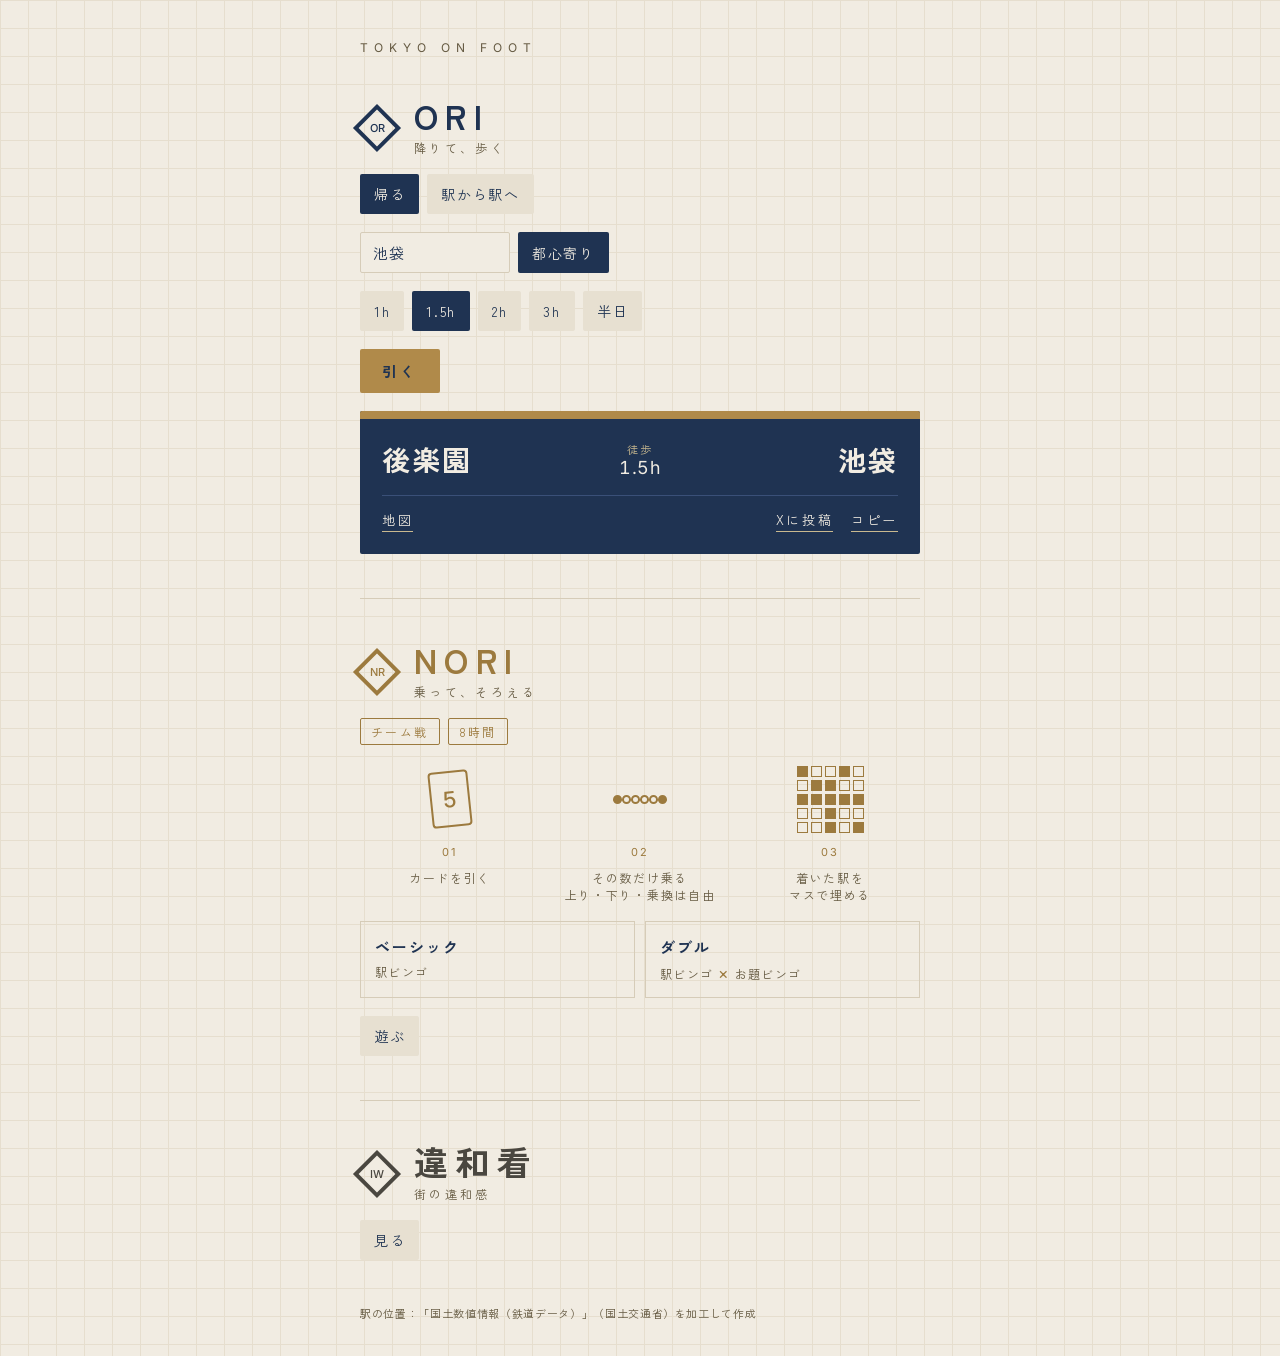
==== index.html @ 090a3746 "feat: Tokyo On Foot 入口ページ（ORI 抽選・NORI/違和看への入口） Co-Authored-By: Claude Fable 5.1 <noreply@anthropic.c" ====
<!doctype html>
<html lang="ja">
<head>
<meta charset="utf-8">
<meta name="viewport" content="width=device-width,initial-scale=1,viewport-fit=cover">
<meta name="description" content="東京を歩いて遊ぶ個人プロジェクト。ORI の駅抽選と、NORI・違和看への入口。">
<meta name="theme-color" content="#1F3352">
<style>:root{padding-top:env(safe-area-inset-top,0px);padding-bottom:env(safe-area-inset-bottom,0px)}body{margin:0}img{max-width:100%}[hidden]{display:none!important}</style>
<title>Tokyo On Foot</title>
<link rel="preconnect" href="https://fonts.googleapis.com">
<link rel="stylesheet" href="https://fonts.googleapis.com/css2?family=Zen+Kaku+Gothic+New:wght@400;500;700&family=Inter:wght@400;500&display=swap">
<style>
/* Layout: one narrow column read like a station line index; ORI's drawn station appears as an indigo station plate */
:root{
  --bg:#F1ECE2;--grid:#E6DECE;--fg:#1F3352;--sub:#665B43;--rule:#D6CCB8;
  --plate:#1F3352;--plate-fg:#F1ECE2;--plate-sub:#C9B98F;--plate-rule:#3A5078;
  --ori:#1F3352;--nori:#9C7A3E;--iw:#4A4740;--gold:#B08A4A;
  --chip:#E7E0D1;--chip-on:#1F3352;--chip-on-fg:#F1ECE2;
  --jp:"Zen Kaku Gothic New","Hiragino Sans","Yu Gothic",system-ui,sans-serif;
  --en:"Inter","Helvetica Neue",Arial,sans-serif;
}
@media (prefers-color-scheme:dark){:root:not([data-theme="light"]){
  --bg:#111A2A;--grid:#17223A;--fg:#E9E3D6;--sub:#A99C7E;--rule:#2A3858;
  --plate:#1F3352;--plate-fg:#F1ECE2;--plate-sub:#C9B98F;--plate-rule:#3A5078;
  --ori:#9DB3D6;--nori:#D0AE6E;--iw:#BDB7AA;--gold:#C9A866;
  --chip:#1B2740;--chip-on:#E9E3D6;--chip-on-fg:#111A2A;color-scheme:dark}}
:root[data-theme="dark"]{
  --bg:#111A2A;--grid:#17223A;--fg:#E9E3D6;--sub:#A99C7E;--rule:#2A3858;
  --plate:#1F3352;--plate-fg:#F1ECE2;--plate-sub:#C9B98F;--plate-rule:#3A5078;
  --ori:#9DB3D6;--nori:#D0AE6E;--iw:#BDB7AA;--gold:#C9A866;
  --chip:#1B2740;--chip-on:#E9E3D6;--chip-on-fg:#111A2A;color-scheme:dark}
*{box-sizing:border-box}
body{background:var(--bg);color:var(--fg);font-family:var(--jp);
  background-image:linear-gradient(var(--grid) 1px,transparent 1px),linear-gradient(90deg,var(--grid) 1px,transparent 1px);
  background-size:28px 28px;padding-inline:20px;padding-block:40px 32px}
.wrap{max-width:560px;margin:0 auto;display:flex;flex-direction:column;gap:44px}
.mark{font-family:var(--en);font-size:12px;letter-spacing:.5em;color:var(--sub)}
.dia{width:34px;height:34px;transform:rotate(45deg);border:4px solid currentColor;display:flex;align-items:center;justify-content:center;flex:none}
.dia b{transform:rotate(-45deg);font-family:var(--en);font-weight:500;font-size:11px}
.line{display:flex;align-items:center;gap:20px}
.line h2{margin:0;font-size:34px;font-weight:700;letter-spacing:.22em;line-height:1}
.line p{margin:6px 0 0;font-size:12px;letter-spacing:.28em;color:var(--sub)}
section{display:flex;flex-direction:column;gap:18px}
.row{display:flex;flex-wrap:wrap;gap:8px}
button,a.btn{font-family:var(--jp);font-size:14px;letter-spacing:.12em;border:0;cursor:pointer;
  border-radius:2px;padding:10px 14px;background:var(--chip);color:var(--fg);text-decoration:none;display:inline-flex;align-items:center;gap:8px}
button[aria-pressed="true"]{background:var(--chip-on);color:var(--chip-on-fg)}
button:focus-visible,a.btn:focus-visible{outline:2px solid var(--gold);outline-offset:2px}
#home{font-family:var(--jp);font-size:15px;letter-spacing:.08em;padding:9px 12px;border:1px solid var(--rule);border-radius:2px;background:var(--bg);color:var(--fg);min-width:0;width:150px}
#home:focus-visible{outline:2px solid var(--gold);outline-offset:2px}
#home[aria-invalid="true"]{border-color:#A3362B}
#homerow[hidden]{display:none}
.go{background:var(--gold);color:#1F3352;font-weight:700;padding:12px 22px;letter-spacing:.3em}
.plate{background:var(--plate);color:var(--plate-fg);border-radius:2px;overflow:hidden}
.plate .bar{height:8px;background:var(--gold)}
.plate .in{padding:20px 22px 22px;display:flex;flex-direction:column;gap:16px}
.st{display:grid;grid-template-columns:minmax(0,1fr) auto minmax(0,1fr);align-items:center;gap:12px}
.st .nm{font-size:clamp(18px,5.6vw,28px);font-weight:700;letter-spacing:.08em;overflow-wrap:anywhere}
.st .r{text-align:right}
.mid{text-align:center;font-size:11px;letter-spacing:.2em;color:var(--plate-sub)}
.mid span{display:block;font-family:var(--en);font-size:18px;letter-spacing:.04em;color:var(--plate-fg);font-variant-numeric:tabular-nums}
.pf{display:flex;justify-content:space-between;align-items:center;gap:10px;border-top:1px solid var(--plate-rule);padding-top:14px;flex-wrap:wrap}
.pf .km{font-family:var(--en);font-size:12px;letter-spacing:.2em;color:var(--plate-sub);font-variant-numeric:tabular-nums}
.pf a{color:var(--plate-fg);font-size:13px;letter-spacing:.2em;text-decoration:none;border-bottom:1px solid var(--plate-sub);padding-bottom:2px}
.steps{display:flex;align-items:center;gap:10px;flex-wrap:wrap;font-size:13px;letter-spacing:.2em}
.steps i{font-style:normal;color:var(--sub)}
.bingo{display:grid;grid-template-columns:repeat(5,11px);gap:3px}
.bingo span{width:11px;height:11px;border:1px solid var(--nori)}
.bingo span.on{background:var(--nori)}
.pf .acts{display:flex;gap:18px}
.pf button.lk{background:none;padding:0 0 2px;border-radius:0;color:var(--plate-fg);font-size:13px;letter-spacing:.2em;border-bottom:1px solid var(--plate-sub)}
.chips{display:flex;gap:8px;flex-wrap:wrap}
.chips span{font-size:12px;letter-spacing:.2em;border:1px solid var(--nori);color:var(--nori);padding:4px 10px;border-radius:2px}
.flow{display:grid;grid-template-columns:repeat(3,minmax(0,1fr));gap:10px}
.fs{display:flex;flex-direction:column;align-items:center;gap:10px;text-align:center;font-size:12px;letter-spacing:.14em;color:var(--sub)}
.fs .fig{height:72px;display:flex;align-items:center;justify-content:center}
.fs .n{font-family:var(--en);font-size:11px;color:var(--nori);letter-spacing:.2em}
.card{width:40px;height:56px;border:2px solid var(--nori);border-radius:4px;display:flex;align-items:center;justify-content:center;font-family:var(--en);font-weight:500;font-size:22px;color:var(--nori);transform:rotate(-6deg)}
.track{display:flex;align-items:center;position:relative;width:100%;max-width:120px;justify-content:space-between}
.track::before{content:"";position:absolute;left:0;right:0;top:50%;height:2px;background:var(--nori);opacity:.5}
.track span{width:9px;height:9px;border-radius:50%;background:var(--bg);border:2px solid var(--nori);position:relative}
.track span.on{background:var(--nori)}
.modes{display:grid;grid-template-columns:repeat(2,minmax(0,1fr));gap:10px}
.md{border:1px solid var(--rule);padding:14px;display:flex;flex-direction:column;gap:6px;min-width:0}
.md b{font-size:15px;letter-spacing:.14em}
.md span{font-size:12px;letter-spacing:.12em;color:var(--sub)}
.md .x{font-family:var(--en);color:var(--nori);font-size:16px;letter-spacing:.06em}
hr{border:0;border-top:1px solid var(--rule);margin:0}
footer{font-size:11px;color:var(--sub);letter-spacing:.06em;line-height:1.8}
@media (prefers-reduced-motion:no-preference){.plate.new{animation:in .35s ease-out}@keyframes in{from{transform:translateY(6px)}to{transform:none}}}
</style>
</head>
<body>
<div class="wrap">
  <h1 class="mark" style="margin:0;font-weight:400">TOKYO ON FOOT</h1>

  <section id="ori" aria-labelledby="ori-h">
    <div class="line" style="color:var(--ori)"><div class="dia"><b>OR</b></div>
      <div><h2 id="ori-h">ORI</h2><p>降りて、歩く</p></div></div>
    <div class="row" role="group" aria-label="モード">
      <button id="m-home" aria-pressed="true">帰る</button>
      <button id="m-ab" aria-pressed="false">駅から駅へ</button>
    </div>
    <div class="row" id="homerow">
      <input id="home" list="stlist" placeholder="帰る駅" autocomplete="off" enterkeyhint="done">
      <datalist id="stlist"></datalist>
      <button id="f-center" aria-pressed="true">都心寄り</button>
    </div>
    <div class="row" role="group" aria-label="歩く時間" id="times"></div>
    <div><button class="go" id="draw">引く</button></div>
    <div class="plate" id="plate">
      <div class="bar"></div>
      <div class="in">
        <div class="st">
          <div><div class="nm" id="from">後楽園</div></div>
          <div class="mid">徒歩<span id="hrs">1.5h</span></div>
          <div class="r"><div class="nm" id="to">池袋</div></div>
        </div>
        <div class="pf"><a id="map" href="#" target="_blank" rel="noopener">地図</a><div class="acts"><a id="post" href="#" target="_blank" rel="noopener">Xに投稿</a><button class="lk" id="copy" type="button">コピー</button></div></div>
      </div>
    </div>
  </section>

  <hr>

  <section aria-labelledby="nori-h">
    <div class="line" style="color:var(--nori)"><div class="dia"><b>NR</b></div>
      <div><h2 id="nori-h">NORI</h2><p>乗って、そろえる</p></div></div>
    <div class="chips"><span>チーム戦</span><span>8時間</span></div>
    <div class="flow">
      <div class="fs"><div class="fig"><div class="card" aria-hidden="true">5</div></div><span class="n">01</span>カードを引く</div>
      <div class="fs"><div class="fig"><div class="track" aria-hidden="true"><span class="on"></span><span></span><span></span><span></span><span></span><span class="on"></span></div></div><span class="n">02</span>その数だけ乗る<br>上り・下り・乗換は自由</div>
      <div class="fs"><div class="fig"><div class="bingo" aria-hidden="true"></div></div><span class="n">03</span>着いた駅を<br>マスで埋める</div>
    </div>
    <div class="modes">
      <div class="md"><b>ベーシック</b><span>駅ビンゴ</span></div>
      <div class="md"><b>ダブル</b><span>駅ビンゴ <span class="x">×</span> お題ビンゴ</span></div>
    </div>
    <div><a class="btn" href="https://tokyo-metro-run.web.app/" target="_blank" rel="noopener">遊ぶ</a></div>
  </section>

  <hr>

  <section aria-labelledby="iw-h">
    <div class="line" style="color:var(--iw)"><div class="dia"><b>IW</b></div>
      <div><h2 id="iw-h">違和看</h2><p>街の違和感</p></div></div>
    <div><a class="btn" href="https://iwakan-drab.vercel.app" target="_blank" rel="noopener">見る</a></div>
  </section>

  <footer>駅の位置：「国土数値情報（鉄道データ）」（国土交通省）を加工して作成</footer>
</div>
<script>
const S=[["お台場海浜公園",35.62981,139.77853],["お花茶屋",35.74761,139.83988],["すずかけ台",35.5171,139.48175],["つくし野",35.52707,139.48494],["つつじヶ丘",35.658,139.57519],["とうきょうスカイツリー",35.71046,139.80939],["ときわ台",35.7589,139.68876],["ひばりヶ丘",35.75144,139.54577],["めじろ台",35.64364,139.30851],["テレコムセンター",35.61773,139.77967],["モノレール浜松町",35.65575,139.75667],["一之江",35.68594,139.88289],["一橋学園",35.7221,139.48006],["万願寺",35.67131,139.41986],["三ノ輪",35.72929,139.79117],["三ノ輪橋",35.73222,139.79151],["三河島",35.73335,139.77729],["三田",35.64803,139.74912],["三越前",35.68601,139.77352],["三軒茶屋",35.64372,139.67017],["三鷹",35.70269,139.56071],["三鷹台",35.69205,139.58929],["上中里",35.74689,139.74629],["上井草",35.72525,139.60296],["上北台",35.74576,139.41586],["上北沢",35.66885,139.62341],["上板橋",35.76362,139.6762],["上町",35.6436,139.64638],["上石神井",35.7262,139.59229],["上野",35.713,139.77653],["上野広小路",35.7076,139.77297],["上野御徒町",35.70797,139.77291],["上野毛",35.61199,139.63891],["下丸子",35.57133,139.68549],["下井草",35.72387,139.62473],["下北沢",35.66152,139.66696],["下板橋",35.74507,139.71562],["下神明",35.60871,139.72631],["下落合",35.7157,139.69529],["下赤塚",35.77049,139.64485],["下高井戸",35.66599,139.64179],["不動前",35.62542,139.71315],["世田谷",35.6435,139.65084],["世田谷代田",35.65836,139.6616],["両国",35.69629,139.79539],["中井",35.71447,139.68648],["中央大学・明星大学",35.64189,139.40873],["中延",35.60545,139.71307],["中村橋",35.73667,139.63717],["中板橋",35.75628,139.69439],["中河原",35.6595,139.4575],["中目黒",35.64419,139.69893],["中神",35.709,139.37571],["中野",35.70575,139.66572],["中野坂上",35.69735,139.68246],["中野富士見町",35.69082,139.66816],["中野新橋",35.6917,139.674],["乃木坂",35.66659,139.72622],["久が原",35.57945,139.68567],["久我山",35.68814,139.59933],["久米川",35.74953,139.47269],["九品仏",35.60538,139.66101],["九段下",35.69571,139.75123],["亀戸",35.69753,139.82677],["亀戸水神",35.69994,139.83339],["亀有",35.76654,139.84756],["二俣尾",35.80394,139.21614],["二子玉川",35.61151,139.62649],["二重橋前",35.6805,139.76178],["五反田",35.62608,139.72398],["五反野",35.76591,139.80963],["井の頭公園",35.69729,139.58312],["井荻",35.72466,139.61555],["京急蒲田",35.5617,139.72433],["京成上野",35.71131,139.77351],["京成小岩",35.74222,139.88361],["京成曳舟",35.71864,139.82028],["京成立石",35.73819,139.84816],["京成金町",35.76845,139.87035],["京成関屋",35.74397,139.81185],["京成高砂",35.75087,139.86659],["京橋",35.6768,139.77017],["京王よみうりランド",35.63296,139.5172],["京王八王子",35.65805,139.34298],["京王堀之内",35.62448,139.40033],["京王多摩センター",35.62523,139.42417],["京王多摩川",35.64394,139.53616],["京王永山",35.63025,139.44817],["京王片倉",35.64436,139.33696],["人形町",35.68617,139.78227],["仙川",35.66237,139.58522],["代々木",35.68379,139.70198],["代々木上原",35.6689,139.67963],["代々木八幡",35.66972,139.68904],["代々木公園",35.66912,139.68965],["代官山",35.64825,139.70349],["代田橋",35.67108,139.6594],["仲御徒町",35.70665,139.77619],["住吉",35.68878,139.81578],["保谷",35.74826,139.56824],["信濃町",35.67994,139.72129],["光が丘",35.75847,139.62924],["入谷",35.72067,139.78455],["八丁堀",35.67506,139.77781],["八坂",35.74489,139.46775],["八幡山",35.67007,139.61448],["八広",35.7272,139.82832],["八王子",35.65534,139.33934],["八王子みなみ野",35.63126,139.33096],["六本木",35.66343,139.73121],["六本木一丁目",35.66508,139.7389],["六町",35.78478,139.8218],["六郷土手",35.54053,139.70756],["内幸町",35.66932,139.75541],["分倍河原",35.66824,139.46864],["初台",35.68142,139.68827],["勝どき",35.65893,139.77713],["北八王子",35.66927,139.3634],["北千住",35.74949,139.80507],["北千束",35.60628,139.69327],["北参道",35.67824,139.70564],["北品川",35.62243,139.73931],["北府中",35.68086,139.47179],["北池袋",35.74034,139.71639],["北綾瀬",35.77689,139.83209],["北赤羽",35.78697,139.70583],["北野",35.6445,139.35415],["十条",35.76039,139.72225],["千住大橋",35.74241,139.79705],["千川",35.73817,139.6894],["千歳烏山",35.66783,139.60037],["千歳船橋",35.64768,139.62453],["千石",35.72796,139.74474],["千駄ヶ谷",35.68121,139.71145],["千駄木",35.72599,139.76338],["千鳥町",35.573,139.69142],["半蔵門",35.68538,139.74169],["南千住",35.73331,139.79918],["南多摩",35.64921,139.48955],["南大沢",35.61407,139.3798],["南平",35.65514,139.39258],["南新宿",35.68361,139.69872],["南町田グランベリーパーク",35.51152,139.47044],["南砂町",35.66841,139.83169],["南阿佐ヶ谷",35.69946,139.63557],["原宿",35.67132,139.70271],["参宮橋",35.67861,139.69358],["古里",35.81632,139.15114],["台場",35.62587,139.77137],["吉祥寺",35.70272,139.58015],["向原",35.72876,139.72481],["和泉多摩川",35.62741,139.57372],["品川",35.6283,139.73874],["品川シーサイド",35.60979,139.7498],["唐木田",35.61657,139.41168],["喜多見",35.63649,139.58674],["四ツ木",35.73172,139.83465],["四ツ谷",35.68532,139.73009],["四谷三丁目",35.68783,139.71932],["国会議事堂前",35.67419,139.7442],["国分寺",35.70045,139.48013],["国立",35.6992,139.44642],["国立競技場",35.67989,139.71472],["国際展示場",35.63441,139.7917],["国領",35.65019,139.55843],["地下鉄成増",35.77674,139.63117],["地下鉄赤塚",35.77022,139.6436],["堀切",35.74334,139.81738],["堀切菖蒲園",35.74765,139.82754],["外苑前",35.67037,139.71783],["多摩センター",35.62385,139.42279],["多摩動物公園",35.64909,139.40476],["多摩境",35.6018,139.36697],["多摩川",35.58949,139.66873],["多摩湖",35.76579,139.44272],["多磨",35.67683,139.51715],["多磨霊園",35.66636,139.50212],["大久保",35.70063,139.69745],["大井町",35.60739,139.73446],["大塚",35.73179,139.72794],["大塚・帝京大学",35.63686,139.41645],["大塚駅前",35.73162,139.72946],["大山",35.74841,139.70262],["大岡山",35.60713,139.68484],["大島",35.68977,139.83438],["大崎",35.61985,139.72807],["大崎広小路",35.6223,139.72235],["大師前",35.77895,139.78166],["大手町",35.68551,139.76458],["大森",35.58885,139.72811],["大森海岸",35.58741,139.73531],["大森町",35.5725,139.73201],["大泉学園",35.74941,139.58665],["大門",35.6567,139.7552],["大鳥居",35.55232,139.74023],["天王洲アイル",35.62179,139.75089],["天空橋",35.54825,139.75461],["奥多摩",35.80939,139.09694],["奥沢",35.60394,139.67241],["学習院下",35.71575,139.71231],["学芸大学",35.62877,139.68524],["宝町",35.67567,139.77209],["宮の坂",35.64755,139.64492],["宮ノ前",35.74988,139.76576],["宮ノ平",35.78759,139.23732],["富士見ヶ丘",35.6848,139.60723],["富士見台",35.73585,139.62982],["小伝馬町",35.69036,139.77881],["小作",35.77605,139.30228],["小台",35.75049,139.76173],["小宮",35.68586,139.36848],["小岩",35.73333,139.88185],["小川",35.73757,139.4635],["小川町",35.69517,139.76674],["小平",35.73691,139.48845],["小村井",35.71032,139.82761],["小田急多摩センター",35.62493,139.42437],["小田急永山",35.6299,139.44813],["小竹向原",35.74339,139.67952],["小菅",35.75868,139.81265],["尾久",35.74687,139.75373],["尾山台",35.60694,139.65412],["山下",35.65425,139.64644],["山田",35.64435,139.32075],["岩本町",35.69557,139.77529],["川井",35.81377,139.16431],["巣鴨",35.73375,139.73919],["巣鴨新田",35.73516,139.72791],["市ヶ谷",35.6921,139.73654],["市場前",35.64569,139.78565],["布田",35.64986,139.55172],["幡ヶ谷",35.67676,139.67772],["平井",35.70657,139.84258],["平和台",35.75755,139.6543],["平和島",35.57865,139.73493],["平山城址公園",35.64731,139.3799],["広尾",35.65178,139.72219],["庚申塚",35.73913,139.72956],["府中",35.67219,139.4801],["府中本町",35.66583,139.47718],["府中競馬正門前",35.66835,139.48516],["後楽園",35.70787,139.75142],["御嶽",35.80142,139.18275],["御嶽山",35.58515,139.68242],["御徒町",35.70719,139.77472],["御成門",35.66098,139.75149],["御茶ノ水",35.69988,139.76482],["志村三丁目",35.77746,139.68586],["志村坂上",35.77634,139.69473],["志茂",35.77802,139.7325],["恋ヶ窪",35.71135,139.46389],["恵比寿",35.6468,139.70934],["成城学園前",35.64014,139.59908],["成増",35.77759,139.6329],["成瀬",35.53538,139.47297],["戸越",35.61442,139.71637],["戸越公園",35.60893,139.71839],["戸越銀座",35.61601,139.715],["扇大橋",35.76413,139.77085],["押上",35.70945,139.81305],["拝島",35.72125,139.34368],["整備場",35.5551,139.75336],["新三河島",35.73734,139.77417],["新中野",35.69747,139.66951],["新井薬師前",35.7158,139.6725],["新代田",35.66249,139.66139],["新大久保",35.70093,139.70025],["新大塚",35.72609,139.72941],["新宿",35.6898,139.69993],["新宿三丁目",35.69077,139.70511],["新宿御苑前",35.68852,139.71091],["新宿西口",35.69316,139.69916],["新富町",35.67046,139.77377],["新小岩",35.71684,139.85773],["新小平",35.73094,139.47051],["新小金井",35.69592,139.52675],["新庚申塚",35.74111,139.73035],["新御徒町",35.70694,139.78211],["新御茶ノ水",35.69693,139.76545],["新整備場",35.54279,139.7868],["新日本橋",35.68899,139.77416],["新木場",35.64587,139.82668],["新板橋",35.74884,139.71936],["新柴又",35.75135,139.87982],["新桜台",35.74098,139.66857],["新橋",35.66612,139.75875],["新江古田",35.73249,139.67057],["新秋津",35.77831,139.49376],["新豊洲",35.64871,139.79012],["新馬場",35.61666,139.7415],["新高円寺",35.69786,139.64851],["新高島平",35.79022,139.65433],["方南町",35.68351,139.65794],["旗の台",35.60503,139.70276],["日の出",35.64926,139.75916],["日向和田",35.78865,139.22953],["日暮里",35.72806,139.77116],["日本橋",35.68198,139.77437],["日比谷",35.67493,139.75987],["日野",35.67867,139.3935],["早稲田",35.70878,139.72062],["明大前",35.66872,139.65046],["明治神宮前",35.6687,139.70452],["春日",35.70925,139.75264],["昭和島",35.57067,139.74993],["昭島",35.71322,139.36164],["是政",35.65619,139.48864],["曙橋",35.69233,139.72258],["曳舟",35.71851,139.81667],["月島",35.66422,139.78427],["有明",35.63455,139.79334],["有明テニスの森",35.63998,139.78889],["有楽町",35.6755,139.7628],["木場",35.66935,139.80712],["末広町",35.70284,139.77177],["本所吾妻橋",35.70859,139.80447],["本蓮沼",35.76899,139.70211],["本郷三丁目",35.70716,139.76042],["本駒込",35.72441,139.7538],["東あずま",35.70737,139.83159],["東中神",35.70627,139.38459],["東中野",35.70681,139.68417],["東久留米",35.76045,139.53375],["東京",35.68096,139.76637],["東京テレポート",35.62709,139.77806],["東京ビッグサイト",35.63021,139.7913],["東京国際クルーズターミナル",35.62136,139.7731],["東伏見",35.72875,139.56358],["東北沢",35.66544,139.67304],["東十条",35.76383,139.72675],["東向島",35.72436,139.81934],["東大前",35.71811,139.75783],["東大和市",35.73291,139.43429],["東大島",35.68986,139.84728],["東小金井",35.70156,139.52376],["東尾久三丁目",35.74565,139.77382],["東府中",35.66877,139.4954],["東新宿",35.699,139.70779],["東日本橋",35.69171,139.78478],["東村山",35.75997,139.46586],["東松原",35.66264,139.65576],["東武練馬",35.76865,139.66254],["東池袋",35.72595,139.71886],["東池袋四丁目",35.7255,139.72073],["東福生",35.74575,139.33589],["東秋留",35.72593,139.31167],["東銀座",35.66949,139.76728],["東長崎",35.72997,139.68318],["東陽町",35.66959,139.81768],["東雲",35.64082,139.80416],["東青梅",35.78982,139.27281],["東高円寺",35.69796,139.6583],["松が谷",35.63179,139.42203],["松原",35.6602,139.64189],["松陰神社前",35.64388,139.65499],["板橋",35.74503,139.7192],["板橋区役所前",35.75131,139.71006],["板橋本町",35.7611,139.7056],["柴又",35.75643,139.87528],["柴崎",35.65399,139.56662],["柴崎体育館",35.6898,139.40928],["栄町",35.75084,139.74222],["根津",35.71733,139.76575],["桜上水",35.66764,139.63146],["桜台",35.73875,139.6624],["桜新町",35.6317,139.64537],["桜田門",35.67744,139.75181],["桜街道",35.73904,139.41656],["梅ヶ丘",35.65602,139.65355],["梅屋敷",35.56678,139.72817],["梅島",35.77235,139.79807],["梶原",35.75107,139.7473],["森下",35.68802,139.79809],["椎名町",35.72649,139.69432],["武蔵五日市",35.73215,139.22812],["武蔵境",35.702,139.54391],["武蔵増戸",35.73096,139.2563],["武蔵大和",35.75643,139.44404],["武蔵小山",35.62051,139.70447],["武蔵小金井",35.70103,139.50593],["武蔵引田",35.72969,139.27008],["武蔵新田",35.56776,139.69243],["武蔵砂川",35.72883,139.39234],["武蔵野台",35.66414,139.5113],["武蔵関",35.72762,139.57637],["水天宮前",35.68305,139.78513],["水道橋",35.70285,139.75442],["氷川台",35.74962,139.66547],["永田町",35.67821,139.74003],["永福町",35.67623,139.64267],["汐留",35.66399,139.7607],["江北",35.77379,139.77035],["江古田",35.73747,139.67279],["江戸川",35.73783,139.89587],["江戸川橋",35.70929,139.73413],["池ノ上",35.66037,139.67345],["池上",35.57194,139.70284],["池尻大橋",35.65071,139.68471],["池袋",35.73005,139.7106],["沢井",35.80595,139.1934],["河辺",35.78477,139.28406],["沼袋",35.71916,139.66484],["沼部",35.58249,139.67317],["泉体育館",35.71885,139.41957],["泉岳寺",35.63813,139.73973],["洗足",35.61009,139.6941],["洗足池",35.59968,139.69092],["流通センター",35.58145,139.74919],["浅草",35.71141,139.79628],["浅草橋",35.6975,139.78547],["浜松町",35.65541,139.75713],["浜田山",35.68158,139.62758],["浜町",35.68859,139.78813],["浮間舟渡",35.79126,139.69149],["淡路町",35.69487,139.76745],["清澄白河",35.68257,139.7992],["清瀬",35.77196,139.51992],["渋谷",35.65898,139.70165],["湯島",35.70679,139.76998],["溜池山王",35.67224,139.74159],["滝野川一丁目",35.7473,139.73541],["潮見",35.65887,139.81717],["熊川",35.72829,139.33573],["熊野前",35.74871,139.7696],["片倉",35.63967,139.34116],["牛浜",35.73434,139.33379],["牛田",35.74455,139.81177],["牛込柳町",35.69946,139.72519],["牛込神楽坂",35.70092,139.73604],["狛江",35.63225,139.57738],["狭間",35.64059,139.29364],["玉川上水",35.73191,139.41826],["玉川学園前",35.56351,139.46344],["王子",35.75336,139.73781],["王子神谷",35.76509,139.7357],["王子駅前",35.75273,139.73823],["瑞江",35.69339,139.89781],["用賀",35.62658,139.63425],["田原町",35.70991,139.79035],["田園調布",35.59729,139.66728],["田無",35.7272,139.53898],["田町",35.64574,139.74761],["田端",35.73748,139.76157],["甲州街道",35.67825,139.40915],["町屋",35.74225,139.78084],["町屋二丁目",35.74392,139.77642],["町屋駅前",35.74278,139.78078],["町田",35.5427,139.4458],["白丸",35.81172,139.11483],["白山",35.72155,139.7523],["白糸台",35.66631,139.50952],["白金台",35.63777,139.72586],["白金高輪",35.64315,139.73428],["百草園",35.65738,139.43138],["目白",35.72039,139.70628],["目黒",35.63272,139.71568],["相原",35.60693,139.33168],["矢口渡",35.56245,139.70034],["矢川",35.68507,139.43159],["矢野口",35.64173,139.52043],["石川台",35.59686,139.68509],["石神井公園",35.74364,139.60656],["石神前",35.79683,139.22513],["砂川七番",35.72339,139.41811],["祐天寺",35.63717,139.69075],["祖師ヶ谷大蔵",35.64326,139.60979],["神保町",35.69565,139.75804],["神楽坂",35.70387,139.73452],["神泉",35.65718,139.69325],["神田",35.69242,139.77088],["神谷町",35.66262,139.74473],["福生",35.74249,139.32774],["秋川",35.72805,139.28675],["秋津",35.77849,139.49684],["秋葉原",35.69844,139.77402],["程久保",35.65523,139.41075],["稲城",35.63614,139.50023],["稲城長沼",35.64428,139.50261],["稲荷町",35.7114,139.78212],["穴守稲荷",35.55033,139.74672],["立会川",35.59851,139.73895],["立川",35.69793,139.41396],["立川北",35.69953,139.41267],["立川南",35.69617,139.41258],["立飛",35.71427,139.41707],["競艇場前",35.65621,139.49966],["竹ノ塚",35.79437,139.79072],["竹橋",35.69044,139.75767],["竹芝",35.65407,139.76201],["笹塚",35.67366,139.66717],["等々力",35.60837,139.64796],["箱根ヶ崎",35.7717,139.34673],["築地",35.66798,139.77255],["築地市場",35.66496,139.76675],["篠崎",35.70612,139.90389],["糀谷",35.55445,139.72959],["経堂",35.65131,139.63708],["綾瀬",35.76223,139.82491],["緑が丘",35.60648,139.67915],["練馬",35.73778,139.65447],["練馬春日町",35.75136,139.64076],["練馬高野台",35.74062,139.61684],["羽村",35.75794,139.3163],["羽田空港第1ターミナル",35.54914,139.78461],["羽田空港第1・第2ターミナル",35.5498,139.78602],["羽田空港第2ターミナル",35.5508,139.7882],["羽田空港第3ターミナル",35.54445,139.76782],["聖蹟桜ヶ丘",35.65079,139.44687],["自由が丘",35.60735,139.66884],["舎人",35.80572,139.77013],["舎人公園",35.79667,139.77012],["船堀",35.68379,139.86386],["芝公園",35.65375,139.74976],["芝浦ふ頭",35.64222,139.75787],["芦花公園",35.67055,139.6084],["花小金井",35.72615,139.51332],["若松河田",35.69916,139.71819],["若林",35.64593,139.65991],["茅場町",35.67973,139.7795],["茗荷谷",35.7172,139.7369],["荏原中延",35.6099,139.71203],["荏原町",35.60381,139.70755],["荒川一中前",35.73369,139.7888],["荒川七丁目",35.742,139.78404],["荒川二丁目",35.7386,139.78469],["荒川区役所前",35.73537,139.78601],["荒川車庫前",35.75086,139.7528],["荒川遊園地前",35.75065,139.75745],["荻窪",35.7043,139.62],["菊川",35.68841,139.8061],["萩山",35.74076,139.47687],["落合",35.71063,139.68597],["落合南長崎",35.72344,139.68346],["葛西",35.66363,139.87231],["葛西臨海公園",35.64417,139.86148],["蒲田",35.56197,139.7151],["蓮根",35.78405,139.67906],["蓮沼",35.56396,139.7086],["蔵前",35.70441,139.79168],["虎ノ門",35.67016,139.75012],["虎ノ門ヒルズ",35.66733,139.74777],["表参道",35.66528,139.7121],["西ヶ原",35.74594,139.74226],["西ヶ原四丁目",35.74424,139.73269],["西八王子",35.65628,139.312],["西台",35.78708,139.67268],["西国分寺",35.69982,139.46588],["西国立",35.69379,139.4239],["西大井",35.60177,139.72164],["西大島",35.68934,139.8263],["西太子堂",35.64452,139.66635],["西小山",35.61544,139.69871],["西巣鴨",35.74341,139.72872],["西府",35.67094,139.45739],["西新井",35.77728,139.79037],["西新井大師西",35.78116,139.77014],["西新宿",35.69451,139.69256],["西新宿五丁目",35.6899,139.68466],["西日暮里",35.73275,139.76727],["西早稲田",35.70799,139.70916],["西武園",35.76774,139.44889],["西武新宿",35.69613,139.70007],["西武柳沢",35.72858,139.5524],["西武立川",35.72618,139.36965],["西永福",35.67888,139.63515],["西立川",35.70355,139.39339],["西荻窪",35.7038,139.5997],["西葛西",35.66458,139.85936],["西調布",35.65732,139.52951],["西馬込",35.58731,139.70632],["西高島平",35.79189,139.64569],["要町",35.73322,139.69848],["見沼代親水公園",35.81461,139.7707],["調布",35.65177,139.54474],["護国寺",35.71918,139.72745],["谷保",35.68138,139.44678],["谷在家",35.78868,139.7701],["豊島園",35.74182,139.64861],["豊洲",35.65442,139.79573],["豊田",35.65947,139.38149],["豪徳寺",35.6537,139.647],["赤土小学校前",35.74306,139.76913],["赤坂",35.67211,139.73644],["赤坂見附",35.67683,139.73737],["赤羽",35.77754,139.72105],["赤羽岩淵",35.78336,139.72211],["赤羽橋",35.65497,139.74419],["越中島",35.668,139.7925],["足立小台",35.75464,139.77021],["軍畑",35.80758,139.20765],["辰巳",35.64578,139.81033],["都庁前",35.69059,139.69263],["都立大学",35.61785,139.67644],["都立家政",35.72219,139.64543],["都電雑司ヶ谷",35.72407,139.71782],["野方",35.71959,139.65349],["金町",35.76951,139.87039],["銀座",35.67221,139.76438],["銀座一丁目",35.6745,139.76681],["錦糸町",35.69722,139.81479],["鐘ヶ淵",35.73376,139.82037],["長原",35.60223,139.69797],["長沼",35.64278,139.36588],["門前仲町",35.67229,139.79568],["阿佐ヶ谷",35.70489,139.63626],["雑司が谷",35.7202,139.71472],["雑色",35.54977,139.71504],["雪が谷大塚",35.59197,139.68113],["霞ヶ関",35.67356,139.75184],["青井",35.772,139.82024],["青山一丁目",35.67286,139.72406],["青梅",35.79055,139.25813],["青梅街道",35.73099,139.47657],["青海",35.6248,139.78132],["青物横丁",35.60919,139.74313],["青砥",35.74587,139.85627],["面影橋",35.71285,139.71467],["飛田給",35.65998,139.52366],["飛鳥山",35.75006,139.73732],["飯田橋",35.70151,139.74461],["馬喰横山",35.69207,139.78285],["馬喰町",35.69334,139.78239],["馬込",35.59637,139.71184],["駒場東大前",35.65867,139.68408],["駒沢大学",35.63303,139.66096],["駒込",35.73652,139.74763],["高井戸",35.68326,139.61523],["高円寺",35.70532,139.64972],["高尾",35.64202,139.28217],["高尾山口",35.63238,139.26981],["高島平",35.78893,139.66129],["高幡不動",35.66195,139.41381],["高松",35.71005,139.41327],["高田馬場",35.71303,139.70434],["高輪ゲートウェイ",35.63538,139.74064],["高輪台",35.63154,139.73019],["高野",35.76825,139.77072],["鬼子母神前",35.72058,139.71516],["鮫洲",35.60507,139.74245],["鳩ノ巣",35.81511,139.12894],["鵜の木",35.57538,139.68055],["鶯谷",35.72145,139.77803],["鶴川",35.58311,139.48183],["鷹の台",35.72301,139.46106],["鷺ノ宮",35.72262,139.63984],["麹町",35.68479,139.73735],["麻布十番",35.65565,139.73658]];
const CENTER=[35.6812,139.7671];
const homeEl=document.getElementById("home");
const dl=document.getElementById("stlist");S.forEach(s=>{const o=document.createElement("option");o.value=s[0];dl.appendChild(o)});
let homeName="池袋";try{homeName=localStorage.getItem("ori.home")||homeName}catch(_){}
homeEl.value=homeName;
function homeSt(){return S.find(s=>s[0]===homeEl.value.trim())||null}
homeEl.onchange=()=>{const h=homeSt();homeEl.setAttribute("aria-invalid",h?"false":"true");if(h){homeName=h[0];try{localStorage.setItem("ori.home",homeName)}catch(_){}document.getElementById("to").textContent=homeName}};
let centerOnly=true;
document.getElementById("f-center").onclick=e=>{centerOnly=!centerOnly;e.currentTarget.setAttribute("aria-pressed",centerOnly)};
const T=[{l:"1h",h:1},{l:"1.5h",h:1.5},{l:"2h",h:2},{l:"3h",h:3},{l:"半日",h:5}];
let mode="home",t=1;
const R=Math.PI/180;
function d(a,b){const y=(a[0]-b[0])*111,x=(a[1]-b[1])*111*Math.cos((a[0]+b[0])/2*R);return Math.hypot(x,y)}
function band(h){const c=h*4.5/1.3;return[c*0.8,c*1.2]}
function pick(arr){return arr[Math.floor(Math.random()*arr.length)]}
const times=document.getElementById("times");
T.forEach((o,i)=>{const b=document.createElement("button");b.id="t"+i;b.textContent=o.l;b.setAttribute("aria-pressed",i===t);
  b.onclick=()=>{t=i;[...times.children].forEach((c,j)=>c.setAttribute("aria-pressed",j===i))};times.appendChild(b)});
function setMode(m){mode=m;document.getElementById("m-home").setAttribute("aria-pressed",m==="home");document.getElementById("m-ab").setAttribute("aria-pressed",m==="ab");document.getElementById("homerow").hidden=m!=="home"}
document.getElementById("m-home").onclick=()=>setMode("home");
document.getElementById("m-ab").onclick=()=>setMode("ab");
let last="";
function link(a,b){return "https://www.google.com/maps/dir/?api=1&travelmode=walking&origin="+a[0]+","+a[1]+"&destination="+b[0]+","+b[1]}
let cur=["後楽園","池袋","1.5h"];
function shareText(){return "ORI｜"+cur[0]+" → "+cur[1]+"｜"+cur[2]+" #TokyoOnFoot"}
function setShare(){document.getElementById("post").href="https://twitter.com/intent/tweet?text="+encodeURIComponent(shareText())}
document.getElementById("copy").onclick=async e=>{const b=e.currentTarget,s=shareText();
  try{await navigator.clipboard.writeText(s);b.textContent="コピー済み"}catch(_){const ta=document.createElement("textarea");ta.value=s;document.body.appendChild(ta);ta.select();try{document.execCommand("copy");b.textContent="コピー済み"}catch(__){}ta.remove()}
  setTimeout(()=>b.textContent="コピー",1600)};
function show(a,bName,bPos){cur=[a[0],bName,T[t].l];setShare();
  document.getElementById("from").textContent=a[0];
  document.getElementById("to").textContent=bName;
  document.getElementById("hrs").textContent=T[t].l;
  document.getElementById("map").href=link([a[1],a[2]],bPos);last=a[0];
  const p=document.getElementById("plate");p.classList.remove("new");void p.offsetWidth;p.classList.add("new");
}
function draw(w){
  w=w||1;let[lo,hi]=band(T[t].h);lo/=w;hi*=w;
  if(mode==="home"){
    const h=homeSt();if(!h){homeEl.setAttribute("aria-invalid","true");homeEl.focus();return}
    const H=[h[1],h[2]],hc=d(H,CENTER);
    const c=S.filter(s=>{const k=d([s[1],s[2]],H);return k>=lo&&k<=hi&&s[0]!==last&&s[0]!==h[0]&&(!centerOnly||d([s[1],s[2]],CENTER)<hc)});
    if(!c.length)return w<3&&draw(w*1.3);show(pick(c),h[0],H);
  }else{
    for(let n=0;n<200;n++){const a=pick(S);if(a[0]===last)continue;
      const c=S.filter(s=>s!==a&&(k=>k>=lo&&k<=hi)(d([s[1],s[2]],[a[1],a[2]])));
      if(c.length){const b=pick(c);show(a,b[0],[b[1],b[2]]);return}}
    if(w<3)draw(w*1.3);
  }
}
document.getElementById("draw").onclick=()=>draw();
{const h=homeSt(),k=S.find(s=>s[0]==="後楽園");if(h&&k){cur=[k[0],h[0],T[t].l];document.getElementById("to").textContent=h[0];document.getElementById("map").href=link([k[1],k[2]],[h[1],h[2]]);last=k[0]}}setShare();
const bg=document.querySelector(".bingo");[1,0,0,1,0,0,1,1,0,0,1,1,1,1,1,0,0,1,0,0,0,0,1,0,1].forEach(v=>{const s=document.createElement("span");if(v)s.className="on";bg.appendChild(s)});
</script>

</body>
</html>
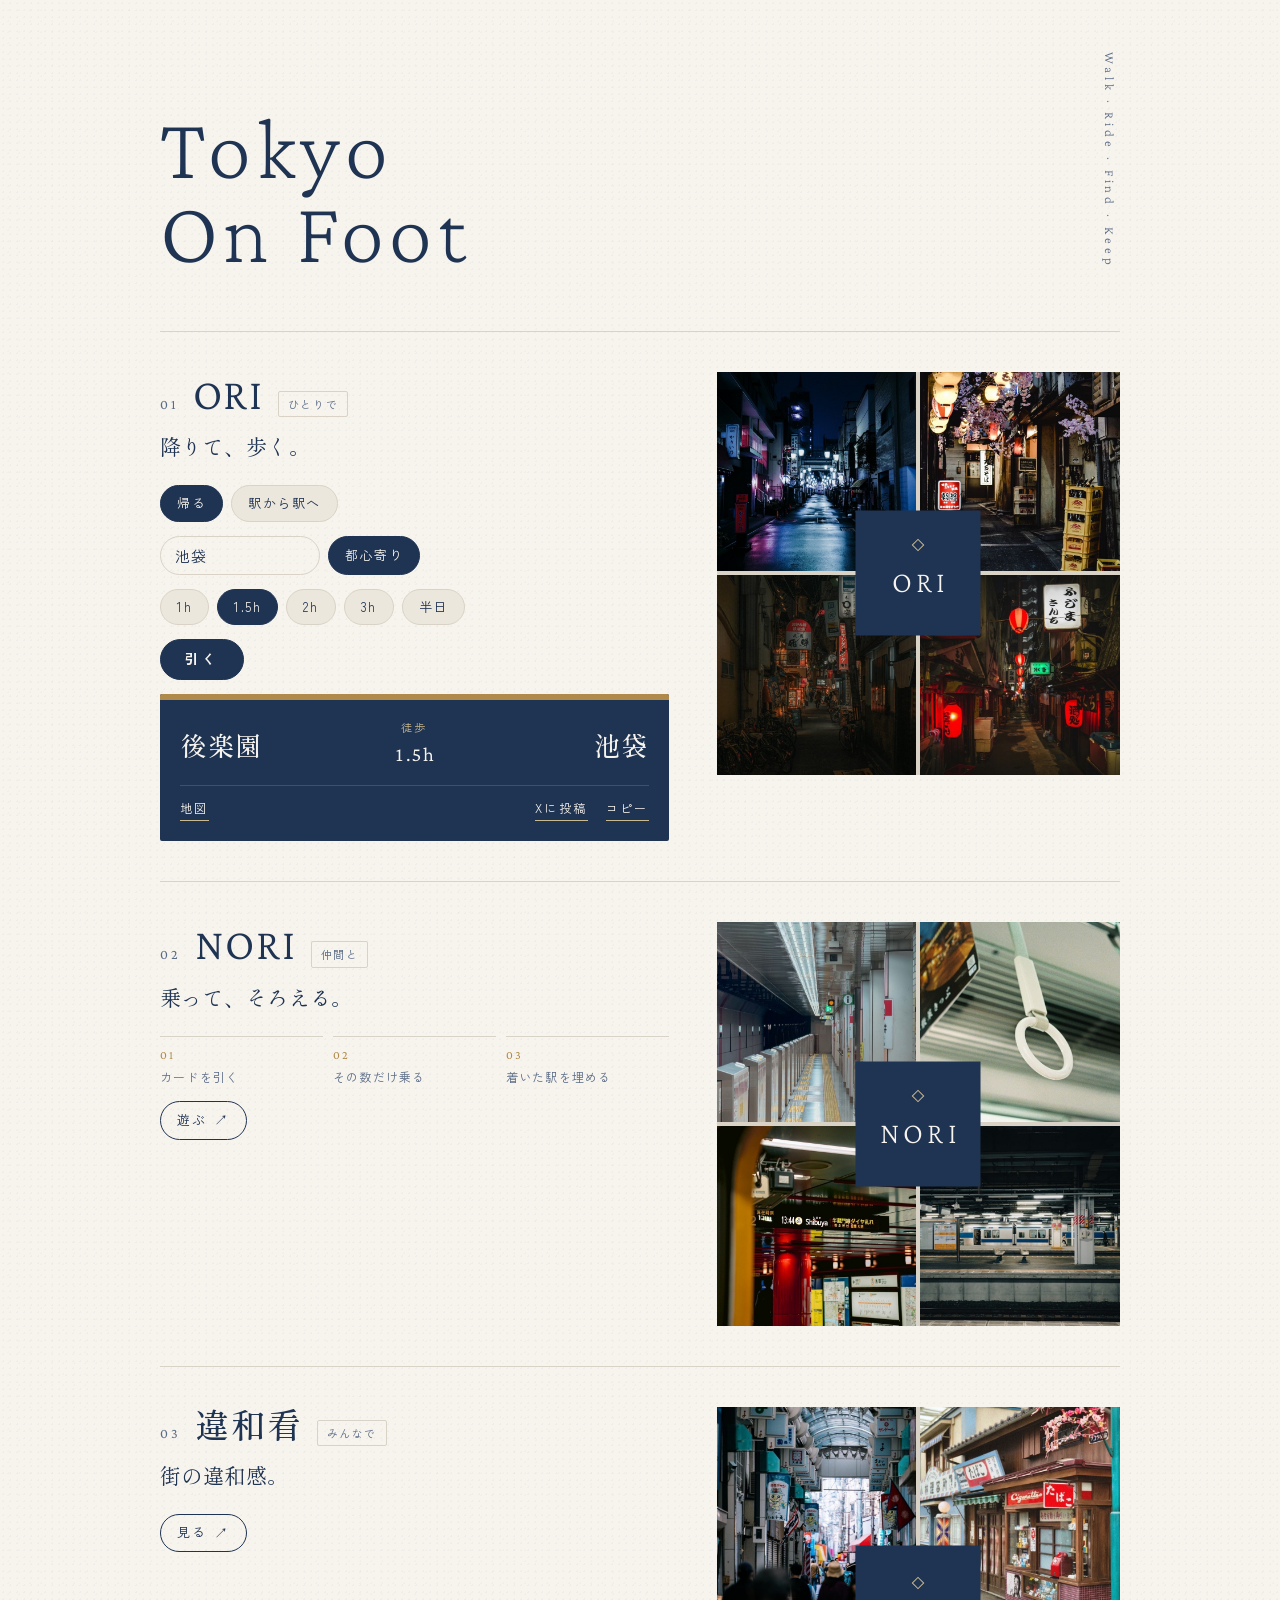
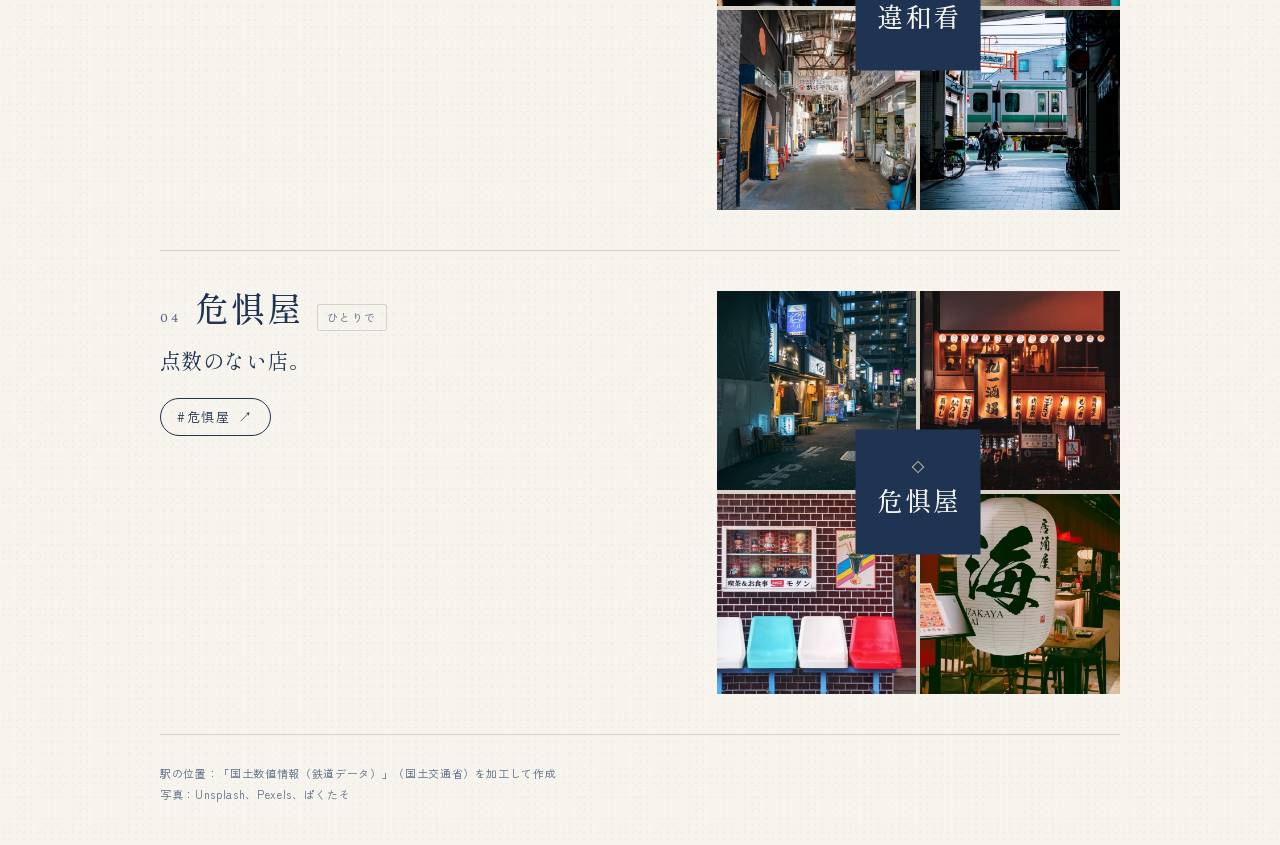
==== commit 9b2ee428: "feat: 和紙の白と藍の世界観に組み直し、4企画の写真コラージュと危惧屋を追加 - j-cat.co.jp の事業一覧の比率（番号・英字大・和文小・正方形写真・1px罫）に合わせて再構成 - 書体を" ====
--- a/index.html
+++ b/index.html
@@ -3,153 +3,180 @@
 <head>
 <meta charset="utf-8">
 <meta name="viewport" content="width=device-width,initial-scale=1,viewport-fit=cover">
-<meta name="description" content="東京を歩いて遊ぶ個人プロジェクト。ORI の駅抽選と、NORI・違和看への入口。">
+<meta name="description" content="東京を歩いて遊ぶ個人プロジェクト。ORI・NORI・違和看・危惧屋。">
 <meta name="theme-color" content="#1F3352">
-<style>:root{padding-top:env(safe-area-inset-top,0px);padding-bottom:env(safe-area-inset-bottom,0px)}body{margin:0}img{max-width:100%}[hidden]{display:none!important}</style>
 <title>Tokyo On Foot</title>
 <link rel="preconnect" href="https://fonts.googleapis.com">
-<link rel="stylesheet" href="https://fonts.googleapis.com/css2?family=Zen+Kaku+Gothic+New:wght@400;500;700&family=Inter:wght@400;500&display=swap">
+<link rel="preconnect" href="https://fonts.gstatic.com" crossorigin>
+<link rel="stylesheet" href="https://fonts.googleapis.com/css2?family=Crimson+Pro:wght@200;300;400&family=Shippori+Mincho+B1:wght@500&family=Zen+Kaku+Gothic+New:wght@400;500;700&display=swap">
 <style>
-/* Layout: one narrow column read like a station line index; ORI's drawn station appears as an indigo station plate */
+/* 和紙の白に藍。番号・英字大・和文小・正方形写真・1px罫（j-cat の比率）。言葉は数値・ラベル・操作だけ */
 :root{
-  --bg:#F1ECE2;--grid:#E6DECE;--fg:#1F3352;--sub:#665B43;--rule:#D6CCB8;
-  --plate:#1F3352;--plate-fg:#F1ECE2;--plate-sub:#C9B98F;--plate-rule:#3A5078;
-  --ori:#1F3352;--nori:#9C7A3E;--iw:#4A4740;--gold:#B08A4A;
-  --chip:#E7E0D1;--chip-on:#1F3352;--chip-on-fg:#F1ECE2;
-  --jp:"Zen Kaku Gothic New","Hiragino Sans","Yu Gothic",system-ui,sans-serif;
-  --en:"Inter","Helvetica Neue",Arial,sans-serif;
+  --bg:#F7F4EE;--fg:#1F3352;--sub:#5A6B86;--rule:#D9D3C7;--gold:#B08A4A;--gold-soft:#C9B98F;
+  --plate:#1F3352;--plate-fg:#F7F4EE;--plate-sub:#C9B98F;--plate-rule:#3A5078;
+  --chip:#ECE7DC;--chip-on:#1F3352;--chip-on-fg:#F7F4EE;
+  --en:"Crimson Pro",Georgia,"Times New Roman",serif;
+  --ja:"Shippori Mincho B1","Hiragino Mincho ProN","Yu Mincho",serif;
+  --go:"Zen Kaku Gothic New","Hiragino Sans","Yu Gothic",system-ui,sans-serif;
 }
 @media (prefers-color-scheme:dark){:root:not([data-theme="light"]){
-  --bg:#111A2A;--grid:#17223A;--fg:#E9E3D6;--sub:#A99C7E;--rule:#2A3858;
-  --plate:#1F3352;--plate-fg:#F1ECE2;--plate-sub:#C9B98F;--plate-rule:#3A5078;
-  --ori:#9DB3D6;--nori:#D0AE6E;--iw:#BDB7AA;--gold:#C9A866;
+  --bg:#111A2A;--fg:#E9E3D6;--sub:#A9B4C8;--rule:#2A3858;--gold:#C9A866;--gold-soft:#C9B98F;
   --chip:#1B2740;--chip-on:#E9E3D6;--chip-on-fg:#111A2A;color-scheme:dark}}
 :root[data-theme="dark"]{
-  --bg:#111A2A;--grid:#17223A;--fg:#E9E3D6;--sub:#A99C7E;--rule:#2A3858;
-  --plate:#1F3352;--plate-fg:#F1ECE2;--plate-sub:#C9B98F;--plate-rule:#3A5078;
-  --ori:#9DB3D6;--nori:#D0AE6E;--iw:#BDB7AA;--gold:#C9A866;
+  --bg:#111A2A;--fg:#E9E3D6;--sub:#A9B4C8;--rule:#2A3858;--gold:#C9A866;--gold-soft:#C9B98F;
   --chip:#1B2740;--chip-on:#E9E3D6;--chip-on-fg:#111A2A;color-scheme:dark}
 *{box-sizing:border-box}
-body{background:var(--bg);color:var(--fg);font-family:var(--jp);
-  background-image:linear-gradient(var(--grid) 1px,transparent 1px),linear-gradient(90deg,var(--grid) 1px,transparent 1px);
-  background-size:28px 28px;padding-inline:20px;padding-block:40px 32px}
-.wrap{max-width:560px;margin:0 auto;display:flex;flex-direction:column;gap:44px}
-.mark{font-family:var(--en);font-size:12px;letter-spacing:.5em;color:var(--sub)}
-.dia{width:34px;height:34px;transform:rotate(45deg);border:4px solid currentColor;display:flex;align-items:center;justify-content:center;flex:none}
-.dia b{transform:rotate(-45deg);font-family:var(--en);font-weight:500;font-size:11px}
-.line{display:flex;align-items:center;gap:20px}
-.line h2{margin:0;font-size:34px;font-weight:700;letter-spacing:.22em;line-height:1}
-.line p{margin:6px 0 0;font-size:12px;letter-spacing:.28em;color:var(--sub)}
-section{display:flex;flex-direction:column;gap:18px}
+html{scroll-behavior:smooth}
+body{margin:0;background:var(--bg);color:var(--fg);font-family:var(--go);line-height:1.7;
+  background-image:radial-gradient(rgba(31,51,82,.035) 1px,transparent 1px),radial-gradient(rgba(31,51,82,.025) 1px,transparent 1px);
+  background-size:7px 7px,11px 11px;background-position:0 0,3px 5px;
+  padding-inline:20px;padding-block:calc(28px + env(safe-area-inset-top,0px)) calc(40px + env(safe-area-inset-bottom,0px))}
+@media (prefers-color-scheme:dark){:root:not([data-theme="light"]) body{background-image:none}}
+:root[data-theme="dark"] body{background-image:none}
+.wrap{max-width:960px;margin:0 auto}
+a{color:inherit}
+/* hero */
+.hero{display:grid;grid-template-columns:minmax(0,1fr) auto;align-items:end;gap:24px;padding-block:24px 56px}
+.hero h1{margin:0;font-family:var(--en);font-weight:200;font-size:clamp(44px,9vw,88px);letter-spacing:.06em;line-height:.95;text-wrap:balance}
+.hero p{margin:10px 0 0;font-family:var(--ja);font-size:15px;letter-spacing:.2em;color:var(--sub)}
+.vert{writing-mode:vertical-rl;font-family:var(--en);font-weight:300;font-size:13px;letter-spacing:.3em;color:var(--sub);padding-bottom:6px}
+/* list */
+.item{border-top:1px solid var(--rule);padding-block:40px;display:grid;grid-template-columns:minmax(0,1fr) minmax(280px,42%);grid-template-rows:auto 1fr;gap:14px 48px;align-items:start}
+.item .head{grid-column:1;grid-row:1}
+.item .pic{grid-column:2;grid-row:1/3}
+.item .txt{grid-column:1;grid-row:2}
+.item:last-of-type{border-bottom:1px solid var(--rule)}
+.head{display:flex;align-items:baseline;gap:14px;flex-wrap:wrap}
+.num{font-family:var(--en);font-size:14px;letter-spacing:.2em;color:var(--sub)}
+.name{margin:0;font-family:var(--en);font-weight:300;font-size:44px;letter-spacing:.04em;line-height:1}
+.name.ja{font-family:var(--ja);font-weight:500;font-size:34px;letter-spacing:.06em}
+.tag{font-size:11px;letter-spacing:.14em;border:1px solid var(--rule);padding:3px 9px;border-radius:2px;color:var(--sub);white-space:nowrap}
+.sub{margin:0;font-family:var(--ja);font-size:21px;letter-spacing:.02em;line-height:1.5}
+.body{display:flex;flex-direction:column;gap:14px;margin-top:22px}
+/* photo collage */
+.pic{display:grid;grid-template-columns:1fr 1fr;gap:4px;aspect-ratio:1;position:relative;background:var(--rule)}
+.pic img{width:100%;height:100%;object-fit:cover;display:block;aspect-ratio:1}
+.pic .card{position:absolute;left:50%;top:50%;width:31%;aspect-ratio:1;transform:translate(-50%,-50%);background:#1F3352;color:#F7F4EE;display:flex;flex-direction:column;align-items:center;justify-content:center;gap:6px}
+.pic .card b{font-family:var(--en);font-weight:200;font-size:clamp(18px,3.2vw,30px);letter-spacing:.14em;padding-left:.14em}
+.pic .card b.ja{font-family:var(--ja);font-weight:500;letter-spacing:.08em;padding-left:.08em;font-size:clamp(16px,2.8vw,26px)}
+.pic .card i{width:9px;height:9px;border:1.5px solid #C9B98F;transform:rotate(45deg);display:block}
+/* controls */
 .row{display:flex;flex-wrap:wrap;gap:8px}
-button,a.btn{font-family:var(--jp);font-size:14px;letter-spacing:.12em;border:0;cursor:pointer;
-  border-radius:2px;padding:10px 14px;background:var(--chip);color:var(--fg);text-decoration:none;display:inline-flex;align-items:center;gap:8px}
-button[aria-pressed="true"]{background:var(--chip-on);color:var(--chip-on-fg)}
-button:focus-visible,a.btn:focus-visible{outline:2px solid var(--gold);outline-offset:2px}
-#home{font-family:var(--jp);font-size:15px;letter-spacing:.08em;padding:9px 12px;border:1px solid var(--rule);border-radius:2px;background:var(--bg);color:var(--fg);min-width:0;width:150px}
-#home:focus-visible{outline:2px solid var(--gold);outline-offset:2px}
+button,.btn{font-family:var(--go);font-size:13px;letter-spacing:.12em;border:1px solid var(--rule);cursor:pointer;border-radius:100px;padding:9px 16px;background:var(--chip);color:var(--fg);text-decoration:none;display:inline-flex;align-items:center;gap:8px;line-height:1.3}
+button[aria-pressed="true"]{background:var(--chip-on);color:var(--chip-on-fg);border-color:var(--chip-on)}
+button:focus-visible,.btn:focus-visible,#home:focus-visible{outline:2px solid var(--gold);outline-offset:2px}
+.btn.line{background:none;border-color:var(--fg)}
+.btn.line::after{content:"\2197";font-family:var(--en);font-size:14px}
+.go{background:var(--fg);color:var(--bg);border-color:var(--fg);font-weight:700;letter-spacing:.3em;padding:11px 24px}
+#home{font-family:var(--go);font-size:15px;letter-spacing:.06em;padding:8px 14px;border:1px solid var(--rule);border-radius:100px;background:transparent;color:var(--fg);min-width:0;width:160px}
 #home[aria-invalid="true"]{border-color:#A3362B}
 #homerow[hidden]{display:none}
-.go{background:var(--gold);color:#1F3352;font-weight:700;padding:12px 22px;letter-spacing:.3em}
+/* plate */
 .plate{background:var(--plate);color:var(--plate-fg);border-radius:2px;overflow:hidden}
-.plate .bar{height:8px;background:var(--gold)}
-.plate .in{padding:20px 22px 22px;display:flex;flex-direction:column;gap:16px}
+.plate .bar{height:6px;background:var(--gold)}
+.plate .in{padding:18px 20px 20px;display:flex;flex-direction:column;gap:14px}
 .st{display:grid;grid-template-columns:minmax(0,1fr) auto minmax(0,1fr);align-items:center;gap:12px}
-.st .nm{font-size:clamp(18px,5.6vw,28px);font-weight:700;letter-spacing:.08em;overflow-wrap:anywhere}
+.st .nm{font-family:var(--ja);font-size:clamp(18px,5.4vw,26px);font-weight:500;letter-spacing:.06em;overflow-wrap:anywhere;line-height:1.3}
 .st .r{text-align:right}
 .mid{text-align:center;font-size:11px;letter-spacing:.2em;color:var(--plate-sub)}
-.mid span{display:block;font-family:var(--en);font-size:18px;letter-spacing:.04em;color:var(--plate-fg);font-variant-numeric:tabular-nums}
-.pf{display:flex;justify-content:space-between;align-items:center;gap:10px;border-top:1px solid var(--plate-rule);padding-top:14px;flex-wrap:wrap}
-.pf .km{font-family:var(--en);font-size:12px;letter-spacing:.2em;color:var(--plate-sub);font-variant-numeric:tabular-nums}
-.pf a{color:var(--plate-fg);font-size:13px;letter-spacing:.2em;text-decoration:none;border-bottom:1px solid var(--plate-sub);padding-bottom:2px}
-.steps{display:flex;align-items:center;gap:10px;flex-wrap:wrap;font-size:13px;letter-spacing:.2em}
-.steps i{font-style:normal;color:var(--sub)}
-.bingo{display:grid;grid-template-columns:repeat(5,11px);gap:3px}
-.bingo span{width:11px;height:11px;border:1px solid var(--nori)}
-.bingo span.on{background:var(--nori)}
+.mid span{display:block;font-family:var(--en);font-size:20px;letter-spacing:.04em;color:var(--plate-fg);font-variant-numeric:tabular-nums}
+.pf{display:flex;justify-content:space-between;align-items:center;gap:10px;border-top:1px solid var(--plate-rule);padding-top:12px;flex-wrap:wrap}
 .pf .acts{display:flex;gap:18px}
-.pf button.lk{background:none;padding:0 0 2px;border-radius:0;color:var(--plate-fg);font-size:13px;letter-spacing:.2em;border-bottom:1px solid var(--plate-sub)}
-.chips{display:flex;gap:8px;flex-wrap:wrap}
-.chips span{font-size:12px;letter-spacing:.2em;border:1px solid var(--nori);color:var(--nori);padding:4px 10px;border-radius:2px}
-.flow{display:grid;grid-template-columns:repeat(3,minmax(0,1fr));gap:10px}
-.fs{display:flex;flex-direction:column;align-items:center;gap:10px;text-align:center;font-size:12px;letter-spacing:.14em;color:var(--sub)}
-.fs .fig{height:72px;display:flex;align-items:center;justify-content:center}
-.fs .n{font-family:var(--en);font-size:11px;color:var(--nori);letter-spacing:.2em}
-.card{width:40px;height:56px;border:2px solid var(--nori);border-radius:4px;display:flex;align-items:center;justify-content:center;font-family:var(--en);font-weight:500;font-size:22px;color:var(--nori);transform:rotate(-6deg)}
-.track{display:flex;align-items:center;position:relative;width:100%;max-width:120px;justify-content:space-between}
-.track::before{content:"";position:absolute;left:0;right:0;top:50%;height:2px;background:var(--nori);opacity:.5}
-.track span{width:9px;height:9px;border-radius:50%;background:var(--bg);border:2px solid var(--nori);position:relative}
-.track span.on{background:var(--nori)}
-.modes{display:grid;grid-template-columns:repeat(2,minmax(0,1fr));gap:10px}
-.md{border:1px solid var(--rule);padding:14px;display:flex;flex-direction:column;gap:6px;min-width:0}
-.md b{font-size:15px;letter-spacing:.14em}
-.md span{font-size:12px;letter-spacing:.12em;color:var(--sub)}
-.md .x{font-family:var(--en);color:var(--nori);font-size:16px;letter-spacing:.06em}
-hr{border:0;border-top:1px solid var(--rule);margin:0}
-footer{font-size:11px;color:var(--sub);letter-spacing:.06em;line-height:1.8}
+.pf a,.pf button.lk{background:none;border:0;border-radius:0;padding:0 0 2px;color:var(--plate-fg);font-size:12px;letter-spacing:.2em;text-decoration:none;border-bottom:1px solid var(--plate-sub);font-family:var(--go)}
 @media (prefers-reduced-motion:no-preference){.plate.new{animation:in .35s ease-out}@keyframes in{from{transform:translateY(6px)}to{transform:none}}}
+/* nori steps */
+.steps{display:grid;grid-template-columns:repeat(3,minmax(0,1fr));gap:10px;font-size:12px;letter-spacing:.1em;color:var(--sub)}
+.steps div{border-top:1px solid var(--rule);padding-top:8px}
+.steps b{display:block;font-family:var(--en);font-weight:400;font-size:12px;letter-spacing:.2em;color:var(--gold);margin-bottom:2px}
+/* footer */
+footer{padding-top:28px;font-size:11px;color:var(--sub);letter-spacing:.06em;line-height:1.9}
+footer p{margin:0}
+@media (max-width:720px){
+  .item{grid-template-columns:1fr;grid-template-rows:none;gap:18px}
+  .item .head,.item .pic,.item .txt{grid-column:1;grid-row:auto}
+  .head{gap:10px}
+  .name{font-size:38px}
+  .hero{grid-template-columns:1fr}
+  .vert{display:none}
+}
 </style>
 </head>
 <body>
 <div class="wrap">
-  <h1 class="mark" style="margin:0;font-weight:400">TOKYO ON FOOT</h1>
-
-  <section id="ori" aria-labelledby="ori-h">
-    <div class="line" style="color:var(--ori)"><div class="dia"><b>OR</b></div>
-      <div><h2 id="ori-h">ORI</h2><p>降りて、歩く</p></div></div>
-    <div class="row" role="group" aria-label="モード">
-      <button id="m-home" aria-pressed="true">帰る</button>
-      <button id="m-ab" aria-pressed="false">駅から駅へ</button>
-    </div>
-    <div class="row" id="homerow">
-      <input id="home" list="stlist" placeholder="帰る駅" autocomplete="off" enterkeyhint="done">
-      <datalist id="stlist"></datalist>
-      <button id="f-center" aria-pressed="true">都心寄り</button>
-    </div>
-    <div class="row" role="group" aria-label="歩く時間" id="times"></div>
-    <div><button class="go" id="draw">引く</button></div>
-    <div class="plate" id="plate">
-      <div class="bar"></div>
-      <div class="in">
-        <div class="st">
-          <div><div class="nm" id="from">後楽園</div></div>
-          <div class="mid">徒歩<span id="hrs">1.5h</span></div>
-          <div class="r"><div class="nm" id="to">池袋</div></div>
+<header class="hero">
+  <div><h1>Tokyo<br>On Foot</h1></div>
+  <div class="vert">Walk · Ride · Find · Keep</div>
+</header>
+
+<section class="item" id="ori" aria-labelledby="ori-h">
+  <div class="head"><span class="num">01</span><h2 class="name" id="ori-h">ORI</h2><span class="tag">ひとりで</span></div>
+  <div class="pic"><img src="img/ori-1.jpg" alt=""><img src="img/ori-2.jpg" alt=""><img src="img/ori-3.jpg" alt=""><img src="img/ori-4.jpg" alt=""><div class="card"><i></i><b>ORI</b></div></div>
+  <div class="txt">
+    <p class="sub">降りて、歩く。</p>
+    <div class="body">
+      <div class="row" role="group" aria-label="モード">
+        <button id="m-home" aria-pressed="true">帰る</button>
+        <button id="m-ab" aria-pressed="false">駅から駅へ</button>
+      </div>
+      <div class="row" id="homerow">
+        <input id="home" list="stlist" placeholder="帰る駅" autocomplete="off" enterkeyhint="done">
+        <datalist id="stlist"></datalist>
+        <button id="f-center" aria-pressed="true">都心寄り</button>
+      </div>
+      <div class="row" role="group" aria-label="歩く時間" id="times"></div>
+      <div><button class="go" id="draw">引く</button></div>
+      <div class="plate" id="plate">
+        <div class="bar"></div>
+        <div class="in">
+          <div class="st">
+            <div><div class="nm" id="from">後楽園</div></div>
+            <div class="mid">徒歩<span id="hrs">1.5h</span></div>
+            <div class="r"><div class="nm" id="to">池袋</div></div>
+          </div>
+          <div class="pf"><a id="map" href="#" target="_blank" rel="noopener">地図</a><div class="acts"><a id="post" href="#" target="_blank" rel="noopener">Xに投稿</a><button class="lk" id="copy" type="button">コピー</button></div></div>
         </div>
-        <div class="pf"><a id="map" href="#" target="_blank" rel="noopener">地図</a><div class="acts"><a id="post" href="#" target="_blank" rel="noopener">Xに投稿</a><button class="lk" id="copy" type="button">コピー</button></div></div>
       </div>
     </div>
-  </section>
-
-  <hr>
-
-  <section aria-labelledby="nori-h">
-    <div class="line" style="color:var(--nori)"><div class="dia"><b>NR</b></div>
-      <div><h2 id="nori-h">NORI</h2><p>乗って、そろえる</p></div></div>
-    <div class="chips"><span>チーム戦</span><span>8時間</span></div>
-    <div class="flow">
-      <div class="fs"><div class="fig"><div class="card" aria-hidden="true">5</div></div><span class="n">01</span>カードを引く</div>
-      <div class="fs"><div class="fig"><div class="track" aria-hidden="true"><span class="on"></span><span></span><span></span><span></span><span></span><span class="on"></span></div></div><span class="n">02</span>その数だけ乗る<br>上り・下り・乗換は自由</div>
-      <div class="fs"><div class="fig"><div class="bingo" aria-hidden="true"></div></div><span class="n">03</span>着いた駅を<br>マスで埋める</div>
+  </div>
+</section>
+
+<section class="item" id="nori" aria-labelledby="nori-h">
+  <div class="head"><span class="num">02</span><h2 class="name" id="nori-h">NORI</h2><span class="tag">仲間と</span></div>
+  <div class="pic"><img src="img/nori-1.jpg" alt=""><img src="img/nori-2.jpg" alt=""><img src="img/nori-3.jpg" alt=""><img src="img/nori-4.jpg" alt=""><div class="card"><i></i><b>NORI</b></div></div>
+  <div class="txt">
+    <p class="sub">乗って、そろえる。</p>
+    <div class="body">
+      <div class="steps"><div><b>01</b>カードを引く</div><div><b>02</b>その数だけ乗る</div><div><b>03</b>着いた駅を埋める</div></div>
+      <div><a class="btn line" href="https://nori-olive-eta.vercel.app" target="_blank" rel="noopener">遊ぶ</a></div>
     </div>
-    <div class="modes">
-      <div class="md"><b>ベーシック</b><span>駅ビンゴ</span></div>
-      <div class="md"><b>ダブル</b><span>駅ビンゴ <span class="x">×</span> お題ビンゴ</span></div>
-    </div>
-    <div><a class="btn" href="https://tokyo-metro-run.web.app/" target="_blank" rel="noopener">遊ぶ</a></div>
-  </section>
-
-  <hr>
-
-  <section aria-labelledby="iw-h">
-    <div class="line" style="color:var(--iw)"><div class="dia"><b>IW</b></div>
-      <div><h2 id="iw-h">違和看</h2><p>街の違和感</p></div></div>
-    <div><a class="btn" href="https://iwakan-drab.vercel.app" target="_blank" rel="noopener">見る</a></div>
-  </section>
-
-  <footer>駅の位置：「国土数値情報（鉄道データ）」（国土交通省）を加工して作成</footer>
+  </div>
+</section>
+
+<section class="item" id="iwakan" aria-labelledby="iw-h">
+  <div class="head"><span class="num">03</span><h2 class="name ja" id="iw-h">違和看</h2><span class="tag">みんなで</span></div>
+  <div class="pic"><img src="img/iwakan-1.jpg" alt=""><img src="img/iwakan-2.jpg" alt=""><img src="img/iwakan-3.jpg" alt=""><img src="img/iwakan-4.jpg" alt=""><div class="card"><i></i><b class="ja">違和看</b></div></div>
+  <div class="txt">
+    <p class="sub">街の違和感。</p>
+    <div class="body"><div><a class="btn line" href="https://iwakan-drab.vercel.app" target="_blank" rel="noopener">見る</a></div></div>
+  </div>
+</section>
+
+<section class="item" id="kiguya" aria-labelledby="kg-h">
+  <div class="head"><span class="num">04</span><h2 class="name ja" id="kg-h">危惧屋</h2><span class="tag">ひとりで</span></div>
+  <div class="pic"><img src="img/kiguya-1.jpg" alt=""><img src="img/kiguya-2.jpg" alt=""><img src="img/kiguya-3.jpg" alt=""><img src="img/kiguya-4.jpg" alt=""><div class="card"><i></i><b class="ja">危惧屋</b></div></div>
+  <div class="txt">
+    <p class="sub">点数のない店。</p>
+    <div class="body"><div><a class="btn line" href="https://x.com/search?q=%23%E5%8D%B1%E6%83%A7%E5%B1%8B&f=live" target="_blank" rel="noopener">#危惧屋</a></div></div>
+  </div>
+</section>
+
+<footer>
+  <p>駅の位置：「国土数値情報（鉄道データ）」（国土交通省）を加工して作成</p>
+  <p>写真：Unsplash、Pexels、ぱくたそ</p>
+</footer>
 </div>
 <script>
+
 const S=[["お台場海浜公園",35.62981,139.77853],["お花茶屋",35.74761,139.83988],["すずかけ台",35.5171,139.48175],["つくし野",35.52707,139.48494],["つつじヶ丘",35.658,139.57519],["とうきょうスカイツリー",35.71046,139.80939],["ときわ台",35.7589,139.68876],["ひばりヶ丘",35.75144,139.54577],["めじろ台",35.64364,139.30851],["テレコムセンター",35.61773,139.77967],["モノレール浜松町",35.65575,139.75667],["一之江",35.68594,139.88289],["一橋学園",35.7221,139.48006],["万願寺",35.67131,139.41986],["三ノ輪",35.72929,139.79117],["三ノ輪橋",35.73222,139.79151],["三河島",35.73335,139.77729],["三田",35.64803,139.74912],["三越前",35.68601,139.77352],["三軒茶屋",35.64372,139.67017],["三鷹",35.70269,139.56071],["三鷹台",35.69205,139.58929],["上中里",35.74689,139.74629],["上井草",35.72525,139.60296],["上北台",35.74576,139.41586],["上北沢",35.66885,139.62341],["上板橋",35.76362,139.6762],["上町",35.6436,139.64638],["上石神井",35.7262,139.59229],["上野",35.713,139.77653],["上野広小路",35.7076,139.77297],["上野御徒町",35.70797,139.77291],["上野毛",35.61199,139.63891],["下丸子",35.57133,139.68549],["下井草",35.72387,139.62473],["下北沢",35.66152,139.66696],["下板橋",35.74507,139.71562],["下神明",35.60871,139.72631],["下落合",35.7157,139.69529],["下赤塚",35.77049,139.64485],["下高井戸",35.66599,139.64179],["不動前",35.62542,139.71315],["世田谷",35.6435,139.65084],["世田谷代田",35.65836,139.6616],["両国",35.69629,139.79539],["中井",35.71447,139.68648],["中央大学・明星大学",35.64189,139.40873],["中延",35.60545,139.71307],["中村橋",35.73667,139.63717],["中板橋",35.75628,139.69439],["中河原",35.6595,139.4575],["中目黒",35.64419,139.69893],["中神",35.709,139.37571],["中野",35.70575,139.66572],["中野坂上",35.69735,139.68246],["中野富士見町",35.69082,139.66816],["中野新橋",35.6917,139.674],["乃木坂",35.66659,139.72622],["久が原",35.57945,139.68567],["久我山",35.68814,139.59933],["久米川",35.74953,139.47269],["九品仏",35.60538,139.66101],["九段下",35.69571,139.75123],["亀戸",35.69753,139.82677],["亀戸水神",35.69994,139.83339],["亀有",35.76654,139.84756],["二俣尾",35.80394,139.21614],["二子玉川",35.61151,139.62649],["二重橋前",35.6805,139.76178],["五反田",35.62608,139.72398],["五反野",35.76591,139.80963],["井の頭公園",35.69729,139.58312],["井荻",35.72466,139.61555],["京急蒲田",35.5617,139.72433],["京成上野",35.71131,139.77351],["京成小岩",35.74222,139.88361],["京成曳舟",35.71864,139.82028],["京成立石",35.73819,139.84816],["京成金町",35.76845,139.87035],["京成関屋",35.74397,139.81185],["京成高砂",35.75087,139.86659],["京橋",35.6768,139.77017],["京王よみうりランド",35.63296,139.5172],["京王八王子",35.65805,139.34298],["京王堀之内",35.62448,139.40033],["京王多摩センター",35.62523,139.42417],["京王多摩川",35.64394,139.53616],["京王永山",35.63025,139.44817],["京王片倉",35.64436,139.33696],["人形町",35.68617,139.78227],["仙川",35.66237,139.58522],["代々木",35.68379,139.70198],["代々木上原",35.6689,139.67963],["代々木八幡",35.66972,139.68904],["代々木公園",35.66912,139.68965],["代官山",35.64825,139.70349],["代田橋",35.67108,139.6594],["仲御徒町",35.70665,139.77619],["住吉",35.68878,139.81578],["保谷",35.74826,139.56824],["信濃町",35.67994,139.72129],["光が丘",35.75847,139.62924],["入谷",35.72067,139.78455],["八丁堀",35.67506,139.77781],["八坂",35.74489,139.46775],["八幡山",35.67007,139.61448],["八広",35.7272,139.82832],["八王子",35.65534,139.33934],["八王子みなみ野",35.63126,139.33096],["六本木",35.66343,139.73121],["六本木一丁目",35.66508,139.7389],["六町",35.78478,139.8218],["六郷土手",35.54053,139.70756],["内幸町",35.66932,139.75541],["分倍河原",35.66824,139.46864],["初台",35.68142,139.68827],["勝どき",35.65893,139.77713],["北八王子",35.66927,139.3634],["北千住",35.74949,139.80507],["北千束",35.60628,139.69327],["北参道",35.67824,139.70564],["北品川",35.62243,139.73931],["北府中",35.68086,139.47179],["北池袋",35.74034,139.71639],["北綾瀬",35.77689,139.83209],["北赤羽",35.78697,139.70583],["北野",35.6445,139.35415],["十条",35.76039,139.72225],["千住大橋",35.74241,139.79705],["千川",35.73817,139.6894],["千歳烏山",35.66783,139.60037],["千歳船橋",35.64768,139.62453],["千石",35.72796,139.74474],["千駄ヶ谷",35.68121,139.71145],["千駄木",35.72599,139.76338],["千鳥町",35.573,139.69142],["半蔵門",35.68538,139.74169],["南千住",35.73331,139.79918],["南多摩",35.64921,139.48955],["南大沢",35.61407,139.3798],["南平",35.65514,139.39258],["南新宿",35.68361,139.69872],["南町田グランベリーパーク",35.51152,139.47044],["南砂町",35.66841,139.83169],["南阿佐ヶ谷",35.69946,139.63557],["原宿",35.67132,139.70271],["参宮橋",35.67861,139.69358],["古里",35.81632,139.15114],["台場",35.62587,139.77137],["吉祥寺",35.70272,139.58015],["向原",35.72876,139.72481],["和泉多摩川",35.62741,139.57372],["品川",35.6283,139.73874],["品川シーサイド",35.60979,139.7498],["唐木田",35.61657,139.41168],["喜多見",35.63649,139.58674],["四ツ木",35.73172,139.83465],["四ツ谷",35.68532,139.73009],["四谷三丁目",35.68783,139.71932],["国会議事堂前",35.67419,139.7442],["国分寺",35.70045,139.48013],["国立",35.6992,139.44642],["国立競技場",35.67989,139.71472],["国際展示場",35.63441,139.7917],["国領",35.65019,139.55843],["地下鉄成増",35.77674,139.63117],["地下鉄赤塚",35.77022,139.6436],["堀切",35.74334,139.81738],["堀切菖蒲園",35.74765,139.82754],["外苑前",35.67037,139.71783],["多摩センター",35.62385,139.42279],["多摩動物公園",35.64909,139.40476],["多摩境",35.6018,139.36697],["多摩川",35.58949,139.66873],["多摩湖",35.76579,139.44272],["多磨",35.67683,139.51715],["多磨霊園",35.66636,139.50212],["大久保",35.70063,139.69745],["大井町",35.60739,139.73446],["大塚",35.73179,139.72794],["大塚・帝京大学",35.63686,139.41645],["大塚駅前",35.73162,139.72946],["大山",35.74841,139.70262],["大岡山",35.60713,139.68484],["大島",35.68977,139.83438],["大崎",35.61985,139.72807],["大崎広小路",35.6223,139.72235],["大師前",35.77895,139.78166],["大手町",35.68551,139.76458],["大森",35.58885,139.72811],["大森海岸",35.58741,139.73531],["大森町",35.5725,139.73201],["大泉学園",35.74941,139.58665],["大門",35.6567,139.7552],["大鳥居",35.55232,139.74023],["天王洲アイル",35.62179,139.75089],["天空橋",35.54825,139.75461],["奥多摩",35.80939,139.09694],["奥沢",35.60394,139.67241],["学習院下",35.71575,139.71231],["学芸大学",35.62877,139.68524],["宝町",35.67567,139.77209],["宮の坂",35.64755,139.64492],["宮ノ前",35.74988,139.76576],["宮ノ平",35.78759,139.23732],["富士見ヶ丘",35.6848,139.60723],["富士見台",35.73585,139.62982],["小伝馬町",35.69036,139.77881],["小作",35.77605,139.30228],["小台",35.75049,139.76173],["小宮",35.68586,139.36848],["小岩",35.73333,139.88185],["小川",35.73757,139.4635],["小川町",35.69517,139.76674],["小平",35.73691,139.48845],["小村井",35.71032,139.82761],["小田急多摩センター",35.62493,139.42437],["小田急永山",35.6299,139.44813],["小竹向原",35.74339,139.67952],["小菅",35.75868,139.81265],["尾久",35.74687,139.75373],["尾山台",35.60694,139.65412],["山下",35.65425,139.64644],["山田",35.64435,139.32075],["岩本町",35.69557,139.77529],["川井",35.81377,139.16431],["巣鴨",35.73375,139.73919],["巣鴨新田",35.73516,139.72791],["市ヶ谷",35.6921,139.73654],["市場前",35.64569,139.78565],["布田",35.64986,139.55172],["幡ヶ谷",35.67676,139.67772],["平井",35.70657,139.84258],["平和台",35.75755,139.6543],["平和島",35.57865,139.73493],["平山城址公園",35.64731,139.3799],["広尾",35.65178,139.72219],["庚申塚",35.73913,139.72956],["府中",35.67219,139.4801],["府中本町",35.66583,139.47718],["府中競馬正門前",35.66835,139.48516],["後楽園",35.70787,139.75142],["御嶽",35.80142,139.18275],["御嶽山",35.58515,139.68242],["御徒町",35.70719,139.77472],["御成門",35.66098,139.75149],["御茶ノ水",35.69988,139.76482],["志村三丁目",35.77746,139.68586],["志村坂上",35.77634,139.69473],["志茂",35.77802,139.7325],["恋ヶ窪",35.71135,139.46389],["恵比寿",35.6468,139.70934],["成城学園前",35.64014,139.59908],["成増",35.77759,139.6329],["成瀬",35.53538,139.47297],["戸越",35.61442,139.71637],["戸越公園",35.60893,139.71839],["戸越銀座",35.61601,139.715],["扇大橋",35.76413,139.77085],["押上",35.70945,139.81305],["拝島",35.72125,139.34368],["整備場",35.5551,139.75336],["新三河島",35.73734,139.77417],["新中野",35.69747,139.66951],["新井薬師前",35.7158,139.6725],["新代田",35.66249,139.66139],["新大久保",35.70093,139.70025],["新大塚",35.72609,139.72941],["新宿",35.6898,139.69993],["新宿三丁目",35.69077,139.70511],["新宿御苑前",35.68852,139.71091],["新宿西口",35.69316,139.69916],["新富町",35.67046,139.77377],["新小岩",35.71684,139.85773],["新小平",35.73094,139.47051],["新小金井",35.69592,139.52675],["新庚申塚",35.74111,139.73035],["新御徒町",35.70694,139.78211],["新御茶ノ水",35.69693,139.76545],["新整備場",35.54279,139.7868],["新日本橋",35.68899,139.77416],["新木場",35.64587,139.82668],["新板橋",35.74884,139.71936],["新柴又",35.75135,139.87982],["新桜台",35.74098,139.66857],["新橋",35.66612,139.75875],["新江古田",35.73249,139.67057],["新秋津",35.77831,139.49376],["新豊洲",35.64871,139.79012],["新馬場",35.61666,139.7415],["新高円寺",35.69786,139.64851],["新高島平",35.79022,139.65433],["方南町",35.68351,139.65794],["旗の台",35.60503,139.70276],["日の出",35.64926,139.75916],["日向和田",35.78865,139.22953],["日暮里",35.72806,139.77116],["日本橋",35.68198,139.77437],["日比谷",35.67493,139.75987],["日野",35.67867,139.3935],["早稲田",35.70878,139.72062],["明大前",35.66872,139.65046],["明治神宮前",35.6687,139.70452],["春日",35.70925,139.75264],["昭和島",35.57067,139.74993],["昭島",35.71322,139.36164],["是政",35.65619,139.48864],["曙橋",35.69233,139.72258],["曳舟",35.71851,139.81667],["月島",35.66422,139.78427],["有明",35.63455,139.79334],["有明テニスの森",35.63998,139.78889],["有楽町",35.6755,139.7628],["木場",35.66935,139.80712],["末広町",35.70284,139.77177],["本所吾妻橋",35.70859,139.80447],["本蓮沼",35.76899,139.70211],["本郷三丁目",35.70716,139.76042],["本駒込",35.72441,139.7538],["東あずま",35.70737,139.83159],["東中神",35.70627,139.38459],["東中野",35.70681,139.68417],["東久留米",35.76045,139.53375],["東京",35.68096,139.76637],["東京テレポート",35.62709,139.77806],["東京ビッグサイト",35.63021,139.7913],["東京国際クルーズターミナル",35.62136,139.7731],["東伏見",35.72875,139.56358],["東北沢",35.66544,139.67304],["東十条",35.76383,139.72675],["東向島",35.72436,139.81934],["東大前",35.71811,139.75783],["東大和市",35.73291,139.43429],["東大島",35.68986,139.84728],["東小金井",35.70156,139.52376],["東尾久三丁目",35.74565,139.77382],["東府中",35.66877,139.4954],["東新宿",35.699,139.70779],["東日本橋",35.69171,139.78478],["東村山",35.75997,139.46586],["東松原",35.66264,139.65576],["東武練馬",35.76865,139.66254],["東池袋",35.72595,139.71886],["東池袋四丁目",35.7255,139.72073],["東福生",35.74575,139.33589],["東秋留",35.72593,139.31167],["東銀座",35.66949,139.76728],["東長崎",35.72997,139.68318],["東陽町",35.66959,139.81768],["東雲",35.64082,139.80416],["東青梅",35.78982,139.27281],["東高円寺",35.69796,139.6583],["松が谷",35.63179,139.42203],["松原",35.6602,139.64189],["松陰神社前",35.64388,139.65499],["板橋",35.74503,139.7192],["板橋区役所前",35.75131,139.71006],["板橋本町",35.7611,139.7056],["柴又",35.75643,139.87528],["柴崎",35.65399,139.56662],["柴崎体育館",35.6898,139.40928],["栄町",35.75084,139.74222],["根津",35.71733,139.76575],["桜上水",35.66764,139.63146],["桜台",35.73875,139.6624],["桜新町",35.6317,139.64537],["桜田門",35.67744,139.75181],["桜街道",35.73904,139.41656],["梅ヶ丘",35.65602,139.65355],["梅屋敷",35.56678,139.72817],["梅島",35.77235,139.79807],["梶原",35.75107,139.7473],["森下",35.68802,139.79809],["椎名町",35.72649,139.69432],["武蔵五日市",35.73215,139.22812],["武蔵境",35.702,139.54391],["武蔵増戸",35.73096,139.2563],["武蔵大和",35.75643,139.44404],["武蔵小山",35.62051,139.70447],["武蔵小金井",35.70103,139.50593],["武蔵引田",35.72969,139.27008],["武蔵新田",35.56776,139.69243],["武蔵砂川",35.72883,139.39234],["武蔵野台",35.66414,139.5113],["武蔵関",35.72762,139.57637],["水天宮前",35.68305,139.78513],["水道橋",35.70285,139.75442],["氷川台",35.74962,139.66547],["永田町",35.67821,139.74003],["永福町",35.67623,139.64267],["汐留",35.66399,139.7607],["江北",35.77379,139.77035],["江古田",35.73747,139.67279],["江戸川",35.73783,139.89587],["江戸川橋",35.70929,139.73413],["池ノ上",35.66037,139.67345],["池上",35.57194,139.70284],["池尻大橋",35.65071,139.68471],["池袋",35.73005,139.7106],["沢井",35.80595,139.1934],["河辺",35.78477,139.28406],["沼袋",35.71916,139.66484],["沼部",35.58249,139.67317],["泉体育館",35.71885,139.41957],["泉岳寺",35.63813,139.73973],["洗足",35.61009,139.6941],["洗足池",35.59968,139.69092],["流通センター",35.58145,139.74919],["浅草",35.71141,139.79628],["浅草橋",35.6975,139.78547],["浜松町",35.65541,139.75713],["浜田山",35.68158,139.62758],["浜町",35.68859,139.78813],["浮間舟渡",35.79126,139.69149],["淡路町",35.69487,139.76745],["清澄白河",35.68257,139.7992],["清瀬",35.77196,139.51992],["渋谷",35.65898,139.70165],["湯島",35.70679,139.76998],["溜池山王",35.67224,139.74159],["滝野川一丁目",35.7473,139.73541],["潮見",35.65887,139.81717],["熊川",35.72829,139.33573],["熊野前",35.74871,139.7696],["片倉",35.63967,139.34116],["牛浜",35.73434,139.33379],["牛田",35.74455,139.81177],["牛込柳町",35.69946,139.72519],["牛込神楽坂",35.70092,139.73604],["狛江",35.63225,139.57738],["狭間",35.64059,139.29364],["玉川上水",35.73191,139.41826],["玉川学園前",35.56351,139.46344],["王子",35.75336,139.73781],["王子神谷",35.76509,139.7357],["王子駅前",35.75273,139.73823],["瑞江",35.69339,139.89781],["用賀",35.62658,139.63425],["田原町",35.70991,139.79035],["田園調布",35.59729,139.66728],["田無",35.7272,139.53898],["田町",35.64574,139.74761],["田端",35.73748,139.76157],["甲州街道",35.67825,139.40915],["町屋",35.74225,139.78084],["町屋二丁目",35.74392,139.77642],["町屋駅前",35.74278,139.78078],["町田",35.5427,139.4458],["白丸",35.81172,139.11483],["白山",35.72155,139.7523],["白糸台",35.66631,139.50952],["白金台",35.63777,139.72586],["白金高輪",35.64315,139.73428],["百草園",35.65738,139.43138],["目白",35.72039,139.70628],["目黒",35.63272,139.71568],["相原",35.60693,139.33168],["矢口渡",35.56245,139.70034],["矢川",35.68507,139.43159],["矢野口",35.64173,139.52043],["石川台",35.59686,139.68509],["石神井公園",35.74364,139.60656],["石神前",35.79683,139.22513],["砂川七番",35.72339,139.41811],["祐天寺",35.63717,139.69075],["祖師ヶ谷大蔵",35.64326,139.60979],["神保町",35.69565,139.75804],["神楽坂",35.70387,139.73452],["神泉",35.65718,139.69325],["神田",35.69242,139.77088],["神谷町",35.66262,139.74473],["福生",35.74249,139.32774],["秋川",35.72805,139.28675],["秋津",35.77849,139.49684],["秋葉原",35.69844,139.77402],["程久保",35.65523,139.41075],["稲城",35.63614,139.50023],["稲城長沼",35.64428,139.50261],["稲荷町",35.7114,139.78212],["穴守稲荷",35.55033,139.74672],["立会川",35.59851,139.73895],["立川",35.69793,139.41396],["立川北",35.69953,139.41267],["立川南",35.69617,139.41258],["立飛",35.71427,139.41707],["競艇場前",35.65621,139.49966],["竹ノ塚",35.79437,139.79072],["竹橋",35.69044,139.75767],["竹芝",35.65407,139.76201],["笹塚",35.67366,139.66717],["等々力",35.60837,139.64796],["箱根ヶ崎",35.7717,139.34673],["築地",35.66798,139.77255],["築地市場",35.66496,139.76675],["篠崎",35.70612,139.90389],["糀谷",35.55445,139.72959],["経堂",35.65131,139.63708],["綾瀬",35.76223,139.82491],["緑が丘",35.60648,139.67915],["練馬",35.73778,139.65447],["練馬春日町",35.75136,139.64076],["練馬高野台",35.74062,139.61684],["羽村",35.75794,139.3163],["羽田空港第1ターミナル",35.54914,139.78461],["羽田空港第1・第2ターミナル",35.5498,139.78602],["羽田空港第2ターミナル",35.5508,139.7882],["羽田空港第3ターミナル",35.54445,139.76782],["聖蹟桜ヶ丘",35.65079,139.44687],["自由が丘",35.60735,139.66884],["舎人",35.80572,139.77013],["舎人公園",35.79667,139.77012],["船堀",35.68379,139.86386],["芝公園",35.65375,139.74976],["芝浦ふ頭",35.64222,139.75787],["芦花公園",35.67055,139.6084],["花小金井",35.72615,139.51332],["若松河田",35.69916,139.71819],["若林",35.64593,139.65991],["茅場町",35.67973,139.7795],["茗荷谷",35.7172,139.7369],["荏原中延",35.6099,139.71203],["荏原町",35.60381,139.70755],["荒川一中前",35.73369,139.7888],["荒川七丁目",35.742,139.78404],["荒川二丁目",35.7386,139.78469],["荒川区役所前",35.73537,139.78601],["荒川車庫前",35.75086,139.7528],["荒川遊園地前",35.75065,139.75745],["荻窪",35.7043,139.62],["菊川",35.68841,139.8061],["萩山",35.74076,139.47687],["落合",35.71063,139.68597],["落合南長崎",35.72344,139.68346],["葛西",35.66363,139.87231],["葛西臨海公園",35.64417,139.86148],["蒲田",35.56197,139.7151],["蓮根",35.78405,139.67906],["蓮沼",35.56396,139.7086],["蔵前",35.70441,139.79168],["虎ノ門",35.67016,139.75012],["虎ノ門ヒルズ",35.66733,139.74777],["表参道",35.66528,139.7121],["西ヶ原",35.74594,139.74226],["西ヶ原四丁目",35.74424,139.73269],["西八王子",35.65628,139.312],["西台",35.78708,139.67268],["西国分寺",35.69982,139.46588],["西国立",35.69379,139.4239],["西大井",35.60177,139.72164],["西大島",35.68934,139.8263],["西太子堂",35.64452,139.66635],["西小山",35.61544,139.69871],["西巣鴨",35.74341,139.72872],["西府",35.67094,139.45739],["西新井",35.77728,139.79037],["西新井大師西",35.78116,139.77014],["西新宿",35.69451,139.69256],["西新宿五丁目",35.6899,139.68466],["西日暮里",35.73275,139.76727],["西早稲田",35.70799,139.70916],["西武園",35.76774,139.44889],["西武新宿",35.69613,139.70007],["西武柳沢",35.72858,139.5524],["西武立川",35.72618,139.36965],["西永福",35.67888,139.63515],["西立川",35.70355,139.39339],["西荻窪",35.7038,139.5997],["西葛西",35.66458,139.85936],["西調布",35.65732,139.52951],["西馬込",35.58731,139.70632],["西高島平",35.79189,139.64569],["要町",35.73322,139.69848],["見沼代親水公園",35.81461,139.7707],["調布",35.65177,139.54474],["護国寺",35.71918,139.72745],["谷保",35.68138,139.44678],["谷在家",35.78868,139.7701],["豊島園",35.74182,139.64861],["豊洲",35.65442,139.79573],["豊田",35.65947,139.38149],["豪徳寺",35.6537,139.647],["赤土小学校前",35.74306,139.76913],["赤坂",35.67211,139.73644],["赤坂見附",35.67683,139.73737],["赤羽",35.77754,139.72105],["赤羽岩淵",35.78336,139.72211],["赤羽橋",35.65497,139.74419],["越中島",35.668,139.7925],["足立小台",35.75464,139.77021],["軍畑",35.80758,139.20765],["辰巳",35.64578,139.81033],["都庁前",35.69059,139.69263],["都立大学",35.61785,139.67644],["都立家政",35.72219,139.64543],["都電雑司ヶ谷",35.72407,139.71782],["野方",35.71959,139.65349],["金町",35.76951,139.87039],["銀座",35.67221,139.76438],["銀座一丁目",35.6745,139.76681],["錦糸町",35.69722,139.81479],["鐘ヶ淵",35.73376,139.82037],["長原",35.60223,139.69797],["長沼",35.64278,139.36588],["門前仲町",35.67229,139.79568],["阿佐ヶ谷",35.70489,139.63626],["雑司が谷",35.7202,139.71472],["雑色",35.54977,139.71504],["雪が谷大塚",35.59197,139.68113],["霞ヶ関",35.67356,139.75184],["青井",35.772,139.82024],["青山一丁目",35.67286,139.72406],["青梅",35.79055,139.25813],["青梅街道",35.73099,139.47657],["青海",35.6248,139.78132],["青物横丁",35.60919,139.74313],["青砥",35.74587,139.85627],["面影橋",35.71285,139.71467],["飛田給",35.65998,139.52366],["飛鳥山",35.75006,139.73732],["飯田橋",35.70151,139.74461],["馬喰横山",35.69207,139.78285],["馬喰町",35.69334,139.78239],["馬込",35.59637,139.71184],["駒場東大前",35.65867,139.68408],["駒沢大学",35.63303,139.66096],["駒込",35.73652,139.74763],["高井戸",35.68326,139.61523],["高円寺",35.70532,139.64972],["高尾",35.64202,139.28217],["高尾山口",35.63238,139.26981],["高島平",35.78893,139.66129],["高幡不動",35.66195,139.41381],["高松",35.71005,139.41327],["高田馬場",35.71303,139.70434],["高輪ゲートウェイ",35.63538,139.74064],["高輪台",35.63154,139.73019],["高野",35.76825,139.77072],["鬼子母神前",35.72058,139.71516],["鮫洲",35.60507,139.74245],["鳩ノ巣",35.81511,139.12894],["鵜の木",35.57538,139.68055],["鶯谷",35.72145,139.77803],["鶴川",35.58311,139.48183],["鷹の台",35.72301,139.46106],["鷺ノ宮",35.72262,139.63984],["麹町",35.68479,139.73735],["麻布十番",35.65565,139.73658]];
 const CENTER=[35.6812,139.7671];
 const homeEl=document.getElementById("home");
@@ -203,8 +230,8 @@
 }
 document.getElementById("draw").onclick=()=>draw();
 {const h=homeSt(),k=S.find(s=>s[0]==="後楽園");if(h&&k){cur=[k[0],h[0],T[t].l];document.getElementById("to").textContent=h[0];document.getElementById("map").href=link([k[1],k[2]],[h[1],h[2]]);last=k[0]}}setShare();
-const bg=document.querySelector(".bingo");[1,0,0,1,0,0,1,1,0,0,1,1,1,1,1,0,0,1,0,0,0,0,1,0,1].forEach(v=>{const s=document.createElement("span");if(v)s.className="on";bg.appendChild(s)});
+
+
 </script>
-
 </body>
 </html>
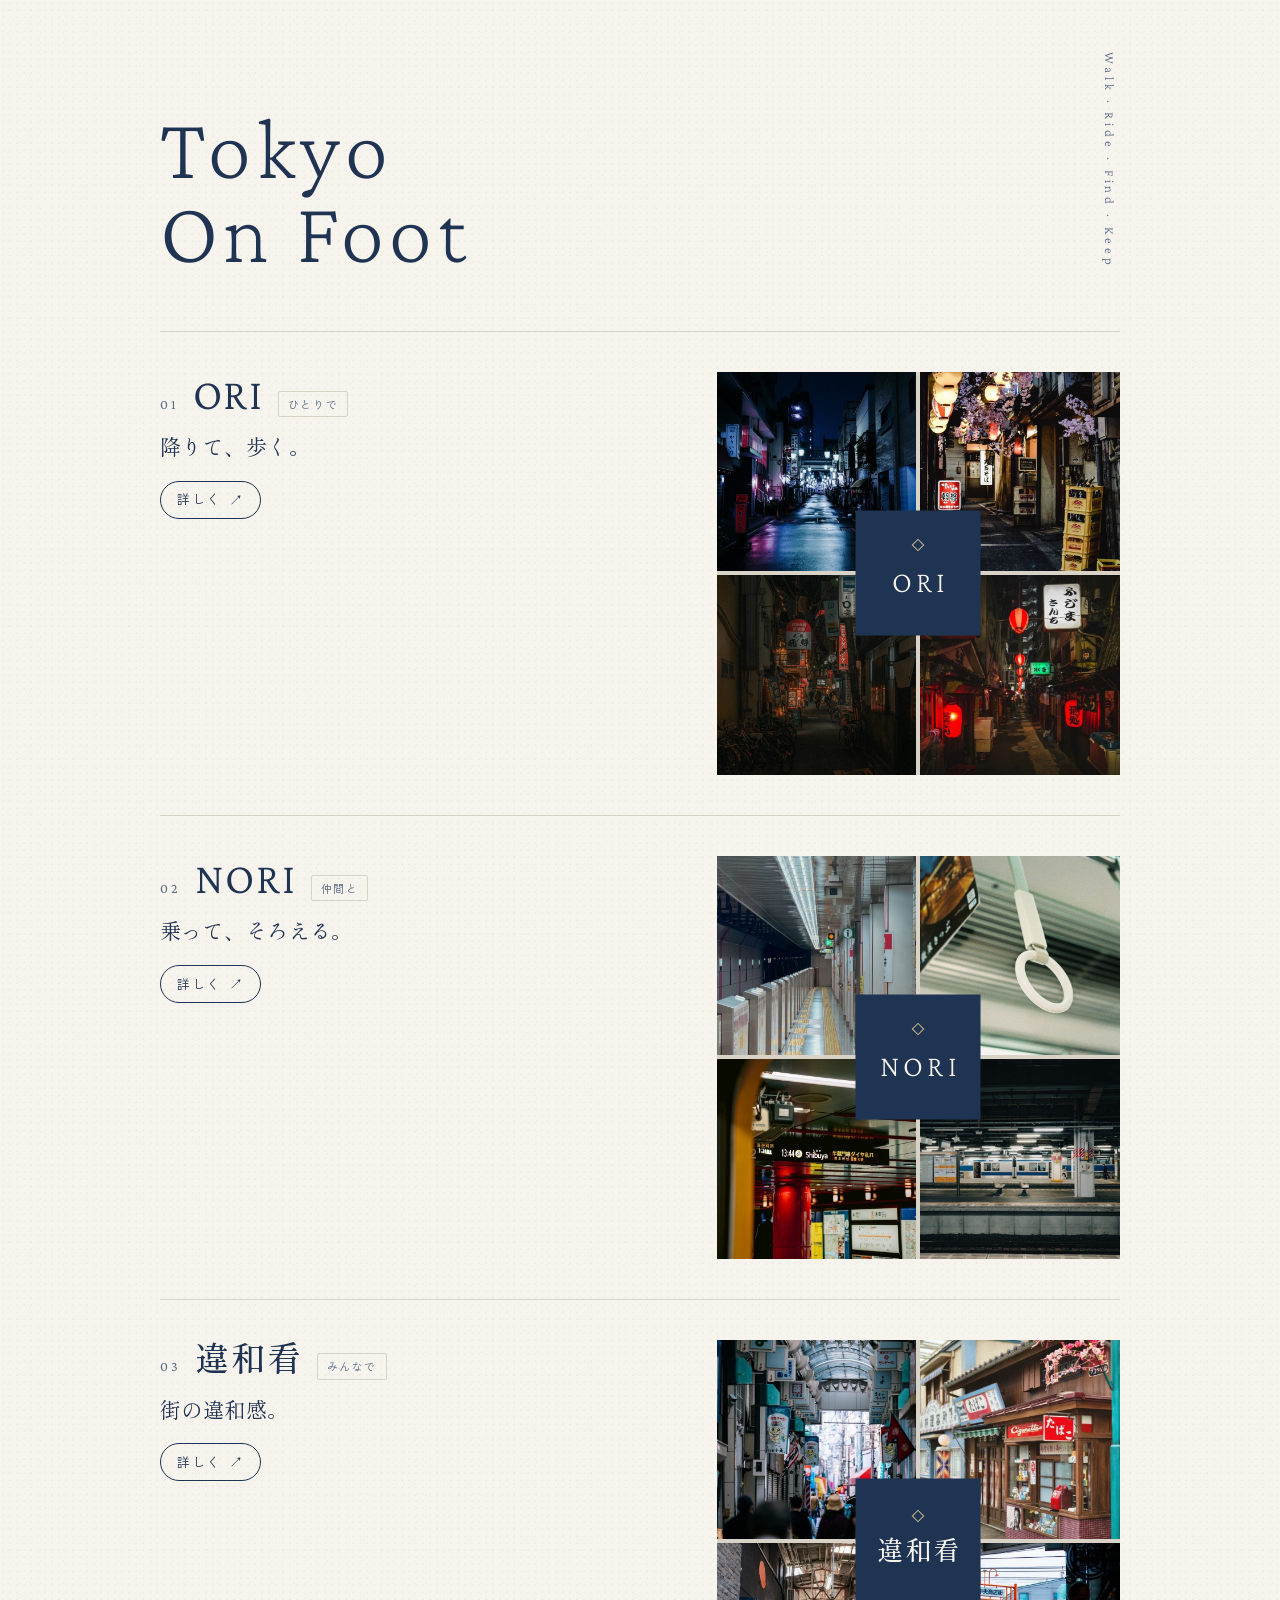
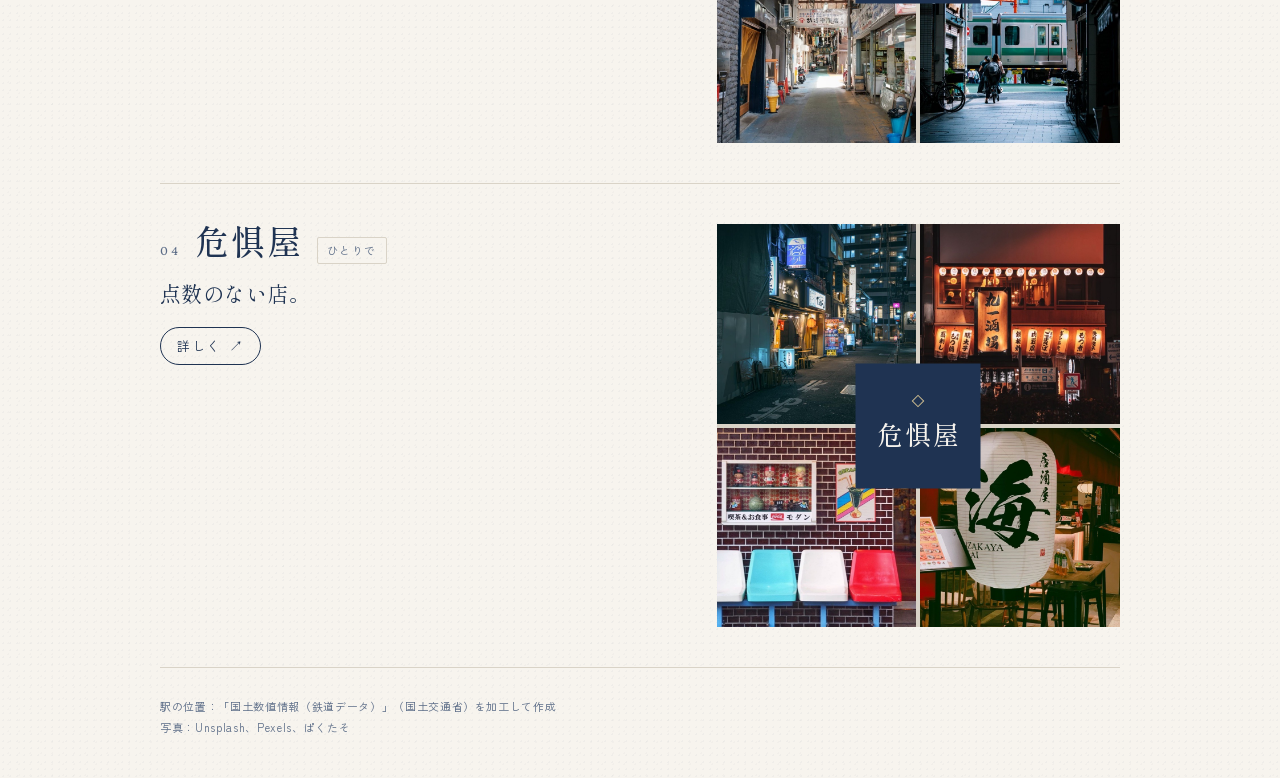
==== commit 1aaf1885: "feat: 企画ごとの下層ページを追加し、入口は4枚のカードに整える - ori / nori / iwakan / kiguya の各ページ：説明（あそびかた・きまり等）→ 最後に遷移先 - ORI" ====
--- a/index.html
+++ b/index.html
@@ -9,97 +9,7 @@
 <link rel="preconnect" href="https://fonts.googleapis.com">
 <link rel="preconnect" href="https://fonts.gstatic.com" crossorigin>
 <link rel="stylesheet" href="https://fonts.googleapis.com/css2?family=Crimson+Pro:wght@200;300;400&family=Shippori+Mincho+B1:wght@500&family=Zen+Kaku+Gothic+New:wght@400;500;700&display=swap">
-<style>
-/* 和紙の白に藍。番号・英字大・和文小・正方形写真・1px罫（j-cat の比率）。言葉は数値・ラベル・操作だけ */
-:root{
-  --bg:#F7F4EE;--fg:#1F3352;--sub:#5A6B86;--rule:#D9D3C7;--gold:#B08A4A;--gold-soft:#C9B98F;
-  --plate:#1F3352;--plate-fg:#F7F4EE;--plate-sub:#C9B98F;--plate-rule:#3A5078;
-  --chip:#ECE7DC;--chip-on:#1F3352;--chip-on-fg:#F7F4EE;
-  --en:"Crimson Pro",Georgia,"Times New Roman",serif;
-  --ja:"Shippori Mincho B1","Hiragino Mincho ProN","Yu Mincho",serif;
-  --go:"Zen Kaku Gothic New","Hiragino Sans","Yu Gothic",system-ui,sans-serif;
-}
-@media (prefers-color-scheme:dark){:root:not([data-theme="light"]){
-  --bg:#111A2A;--fg:#E9E3D6;--sub:#A9B4C8;--rule:#2A3858;--gold:#C9A866;--gold-soft:#C9B98F;
-  --chip:#1B2740;--chip-on:#E9E3D6;--chip-on-fg:#111A2A;color-scheme:dark}}
-:root[data-theme="dark"]{
-  --bg:#111A2A;--fg:#E9E3D6;--sub:#A9B4C8;--rule:#2A3858;--gold:#C9A866;--gold-soft:#C9B98F;
-  --chip:#1B2740;--chip-on:#E9E3D6;--chip-on-fg:#111A2A;color-scheme:dark}
-*{box-sizing:border-box}
-html{scroll-behavior:smooth}
-body{margin:0;background:var(--bg);color:var(--fg);font-family:var(--go);line-height:1.7;
-  background-image:radial-gradient(rgba(31,51,82,.035) 1px,transparent 1px),radial-gradient(rgba(31,51,82,.025) 1px,transparent 1px);
-  background-size:7px 7px,11px 11px;background-position:0 0,3px 5px;
-  padding-inline:20px;padding-block:calc(28px + env(safe-area-inset-top,0px)) calc(40px + env(safe-area-inset-bottom,0px))}
-@media (prefers-color-scheme:dark){:root:not([data-theme="light"]) body{background-image:none}}
-:root[data-theme="dark"] body{background-image:none}
-.wrap{max-width:960px;margin:0 auto}
-a{color:inherit}
-/* hero */
-.hero{display:grid;grid-template-columns:minmax(0,1fr) auto;align-items:end;gap:24px;padding-block:24px 56px}
-.hero h1{margin:0;font-family:var(--en);font-weight:200;font-size:clamp(44px,9vw,88px);letter-spacing:.06em;line-height:.95;text-wrap:balance}
-.hero p{margin:10px 0 0;font-family:var(--ja);font-size:15px;letter-spacing:.2em;color:var(--sub)}
-.vert{writing-mode:vertical-rl;font-family:var(--en);font-weight:300;font-size:13px;letter-spacing:.3em;color:var(--sub);padding-bottom:6px}
-/* list */
-.item{border-top:1px solid var(--rule);padding-block:40px;display:grid;grid-template-columns:minmax(0,1fr) minmax(280px,42%);grid-template-rows:auto 1fr;gap:14px 48px;align-items:start}
-.item .head{grid-column:1;grid-row:1}
-.item .pic{grid-column:2;grid-row:1/3}
-.item .txt{grid-column:1;grid-row:2}
-.item:last-of-type{border-bottom:1px solid var(--rule)}
-.head{display:flex;align-items:baseline;gap:14px;flex-wrap:wrap}
-.num{font-family:var(--en);font-size:14px;letter-spacing:.2em;color:var(--sub)}
-.name{margin:0;font-family:var(--en);font-weight:300;font-size:44px;letter-spacing:.04em;line-height:1}
-.name.ja{font-family:var(--ja);font-weight:500;font-size:34px;letter-spacing:.06em}
-.tag{font-size:11px;letter-spacing:.14em;border:1px solid var(--rule);padding:3px 9px;border-radius:2px;color:var(--sub);white-space:nowrap}
-.sub{margin:0;font-family:var(--ja);font-size:21px;letter-spacing:.02em;line-height:1.5}
-.body{display:flex;flex-direction:column;gap:14px;margin-top:22px}
-/* photo collage */
-.pic{display:grid;grid-template-columns:1fr 1fr;gap:4px;aspect-ratio:1;position:relative;background:var(--rule)}
-.pic img{width:100%;height:100%;object-fit:cover;display:block;aspect-ratio:1}
-.pic .card{position:absolute;left:50%;top:50%;width:31%;aspect-ratio:1;transform:translate(-50%,-50%);background:#1F3352;color:#F7F4EE;display:flex;flex-direction:column;align-items:center;justify-content:center;gap:6px}
-.pic .card b{font-family:var(--en);font-weight:200;font-size:clamp(18px,3.2vw,30px);letter-spacing:.14em;padding-left:.14em}
-.pic .card b.ja{font-family:var(--ja);font-weight:500;letter-spacing:.08em;padding-left:.08em;font-size:clamp(16px,2.8vw,26px)}
-.pic .card i{width:9px;height:9px;border:1.5px solid #C9B98F;transform:rotate(45deg);display:block}
-/* controls */
-.row{display:flex;flex-wrap:wrap;gap:8px}
-button,.btn{font-family:var(--go);font-size:13px;letter-spacing:.12em;border:1px solid var(--rule);cursor:pointer;border-radius:100px;padding:9px 16px;background:var(--chip);color:var(--fg);text-decoration:none;display:inline-flex;align-items:center;gap:8px;line-height:1.3}
-button[aria-pressed="true"]{background:var(--chip-on);color:var(--chip-on-fg);border-color:var(--chip-on)}
-button:focus-visible,.btn:focus-visible,#home:focus-visible{outline:2px solid var(--gold);outline-offset:2px}
-.btn.line{background:none;border-color:var(--fg)}
-.btn.line::after{content:"\2197";font-family:var(--en);font-size:14px}
-.go{background:var(--fg);color:var(--bg);border-color:var(--fg);font-weight:700;letter-spacing:.3em;padding:11px 24px}
-#home{font-family:var(--go);font-size:15px;letter-spacing:.06em;padding:8px 14px;border:1px solid var(--rule);border-radius:100px;background:transparent;color:var(--fg);min-width:0;width:160px}
-#home[aria-invalid="true"]{border-color:#A3362B}
-#homerow[hidden]{display:none}
-/* plate */
-.plate{background:var(--plate);color:var(--plate-fg);border-radius:2px;overflow:hidden}
-.plate .bar{height:6px;background:var(--gold)}
-.plate .in{padding:18px 20px 20px;display:flex;flex-direction:column;gap:14px}
-.st{display:grid;grid-template-columns:minmax(0,1fr) auto minmax(0,1fr);align-items:center;gap:12px}
-.st .nm{font-family:var(--ja);font-size:clamp(18px,5.4vw,26px);font-weight:500;letter-spacing:.06em;overflow-wrap:anywhere;line-height:1.3}
-.st .r{text-align:right}
-.mid{text-align:center;font-size:11px;letter-spacing:.2em;color:var(--plate-sub)}
-.mid span{display:block;font-family:var(--en);font-size:20px;letter-spacing:.04em;color:var(--plate-fg);font-variant-numeric:tabular-nums}
-.pf{display:flex;justify-content:space-between;align-items:center;gap:10px;border-top:1px solid var(--plate-rule);padding-top:12px;flex-wrap:wrap}
-.pf .acts{display:flex;gap:18px}
-.pf a,.pf button.lk{background:none;border:0;border-radius:0;padding:0 0 2px;color:var(--plate-fg);font-size:12px;letter-spacing:.2em;text-decoration:none;border-bottom:1px solid var(--plate-sub);font-family:var(--go)}
-@media (prefers-reduced-motion:no-preference){.plate.new{animation:in .35s ease-out}@keyframes in{from{transform:translateY(6px)}to{transform:none}}}
-/* nori steps */
-.steps{display:grid;grid-template-columns:repeat(3,minmax(0,1fr));gap:10px;font-size:12px;letter-spacing:.1em;color:var(--sub)}
-.steps div{border-top:1px solid var(--rule);padding-top:8px}
-.steps b{display:block;font-family:var(--en);font-weight:400;font-size:12px;letter-spacing:.2em;color:var(--gold);margin-bottom:2px}
-/* footer */
-footer{padding-top:28px;font-size:11px;color:var(--sub);letter-spacing:.06em;line-height:1.9}
-footer p{margin:0}
-@media (max-width:720px){
-  .item{grid-template-columns:1fr;grid-template-rows:none;gap:18px}
-  .item .head,.item .pic,.item .txt{grid-column:1;grid-row:auto}
-  .head{gap:10px}
-  .name{font-size:38px}
-  .hero{grid-template-columns:1fr}
-  .vert{display:none}
-}
-</style>
+<link rel="stylesheet" href="style.css">
 </head>
 <body>
 <div class="wrap">
@@ -107,131 +17,30 @@
   <div><h1>Tokyo<br>On Foot</h1></div>
   <div class="vert">Walk · Ride · Find · Keep</div>
 </header>
-
 <section class="item" id="ori" aria-labelledby="ori-h">
   <div class="head"><span class="num">01</span><h2 class="name" id="ori-h">ORI</h2><span class="tag">ひとりで</span></div>
   <div class="pic"><img src="img/ori-1.jpg" alt=""><img src="img/ori-2.jpg" alt=""><img src="img/ori-3.jpg" alt=""><img src="img/ori-4.jpg" alt=""><div class="card"><i></i><b>ORI</b></div></div>
-  <div class="txt">
-    <p class="sub">降りて、歩く。</p>
-    <div class="body">
-      <div class="row" role="group" aria-label="モード">
-        <button id="m-home" aria-pressed="true">帰る</button>
-        <button id="m-ab" aria-pressed="false">駅から駅へ</button>
-      </div>
-      <div class="row" id="homerow">
-        <input id="home" list="stlist" placeholder="帰る駅" autocomplete="off" enterkeyhint="done">
-        <datalist id="stlist"></datalist>
-        <button id="f-center" aria-pressed="true">都心寄り</button>
-      </div>
-      <div class="row" role="group" aria-label="歩く時間" id="times"></div>
-      <div><button class="go" id="draw">引く</button></div>
-      <div class="plate" id="plate">
-        <div class="bar"></div>
-        <div class="in">
-          <div class="st">
-            <div><div class="nm" id="from">後楽園</div></div>
-            <div class="mid">徒歩<span id="hrs">1.5h</span></div>
-            <div class="r"><div class="nm" id="to">池袋</div></div>
-          </div>
-          <div class="pf"><a id="map" href="#" target="_blank" rel="noopener">地図</a><div class="acts"><a id="post" href="#" target="_blank" rel="noopener">Xに投稿</a><button class="lk" id="copy" type="button">コピー</button></div></div>
-        </div>
-      </div>
-    </div>
-  </div>
+  <div class="txt"><p class="sub">降りて、歩く。</p><div class="body"><div><a class="btn line" href="ori.html">詳しく</a></div></div></div>
 </section>
-
 <section class="item" id="nori" aria-labelledby="nori-h">
   <div class="head"><span class="num">02</span><h2 class="name" id="nori-h">NORI</h2><span class="tag">仲間と</span></div>
   <div class="pic"><img src="img/nori-1.jpg" alt=""><img src="img/nori-2.jpg" alt=""><img src="img/nori-3.jpg" alt=""><img src="img/nori-4.jpg" alt=""><div class="card"><i></i><b>NORI</b></div></div>
-  <div class="txt">
-    <p class="sub">乗って、そろえる。</p>
-    <div class="body">
-      <div class="steps"><div><b>01</b>カードを引く</div><div><b>02</b>その数だけ乗る</div><div><b>03</b>着いた駅を埋める</div></div>
-      <div><a class="btn line" href="https://nori-olive-eta.vercel.app" target="_blank" rel="noopener">遊ぶ</a></div>
-    </div>
-  </div>
+  <div class="txt"><p class="sub">乗って、そろえる。</p><div class="body"><div><a class="btn line" href="nori.html">詳しく</a></div></div></div>
 </section>
-
-<section class="item" id="iwakan" aria-labelledby="iw-h">
-  <div class="head"><span class="num">03</span><h2 class="name ja" id="iw-h">違和看</h2><span class="tag">みんなで</span></div>
+<section class="item" id="iwakan" aria-labelledby="iwakan-h">
+  <div class="head"><span class="num">03</span><h2 class="name ja" id="iwakan-h">違和看</h2><span class="tag">みんなで</span></div>
   <div class="pic"><img src="img/iwakan-1.jpg" alt=""><img src="img/iwakan-2.jpg" alt=""><img src="img/iwakan-3.jpg" alt=""><img src="img/iwakan-4.jpg" alt=""><div class="card"><i></i><b class="ja">違和看</b></div></div>
-  <div class="txt">
-    <p class="sub">街の違和感。</p>
-    <div class="body"><div><a class="btn line" href="https://iwakan-drab.vercel.app" target="_blank" rel="noopener">見る</a></div></div>
-  </div>
+  <div class="txt"><p class="sub">街の違和感。</p><div class="body"><div><a class="btn line" href="iwakan.html">詳しく</a></div></div></div>
 </section>
-
-<section class="item" id="kiguya" aria-labelledby="kg-h">
-  <div class="head"><span class="num">04</span><h2 class="name ja" id="kg-h">危惧屋</h2><span class="tag">ひとりで</span></div>
+<section class="item" id="kiguya" aria-labelledby="kiguya-h">
+  <div class="head"><span class="num">04</span><h2 class="name ja" id="kiguya-h">危惧屋</h2><span class="tag">ひとりで</span></div>
   <div class="pic"><img src="img/kiguya-1.jpg" alt=""><img src="img/kiguya-2.jpg" alt=""><img src="img/kiguya-3.jpg" alt=""><img src="img/kiguya-4.jpg" alt=""><div class="card"><i></i><b class="ja">危惧屋</b></div></div>
-  <div class="txt">
-    <p class="sub">点数のない店。</p>
-    <div class="body"><div><a class="btn line" href="https://x.com/search?q=%23%E5%8D%B1%E6%83%A7%E5%B1%8B&f=live" target="_blank" rel="noopener">#危惧屋</a></div></div>
-  </div>
+  <div class="txt"><p class="sub">点数のない店。</p><div class="body"><div><a class="btn line" href="kiguya.html">詳しく</a></div></div></div>
 </section>
-
 <footer>
   <p>駅の位置：「国土数値情報（鉄道データ）」（国土交通省）を加工して作成</p>
   <p>写真：Unsplash、Pexels、ぱくたそ</p>
 </footer>
 </div>
-<script>
-
-const S=[["お台場海浜公園",35.62981,139.77853],["お花茶屋",35.74761,139.83988],["すずかけ台",35.5171,139.48175],["つくし野",35.52707,139.48494],["つつじヶ丘",35.658,139.57519],["とうきょうスカイツリー",35.71046,139.80939],["ときわ台",35.7589,139.68876],["ひばりヶ丘",35.75144,139.54577],["めじろ台",35.64364,139.30851],["テレコムセンター",35.61773,139.77967],["モノレール浜松町",35.65575,139.75667],["一之江",35.68594,139.88289],["一橋学園",35.7221,139.48006],["万願寺",35.67131,139.41986],["三ノ輪",35.72929,139.79117],["三ノ輪橋",35.73222,139.79151],["三河島",35.73335,139.77729],["三田",35.64803,139.74912],["三越前",35.68601,139.77352],["三軒茶屋",35.64372,139.67017],["三鷹",35.70269,139.56071],["三鷹台",35.69205,139.58929],["上中里",35.74689,139.74629],["上井草",35.72525,139.60296],["上北台",35.74576,139.41586],["上北沢",35.66885,139.62341],["上板橋",35.76362,139.6762],["上町",35.6436,139.64638],["上石神井",35.7262,139.59229],["上野",35.713,139.77653],["上野広小路",35.7076,139.77297],["上野御徒町",35.70797,139.77291],["上野毛",35.61199,139.63891],["下丸子",35.57133,139.68549],["下井草",35.72387,139.62473],["下北沢",35.66152,139.66696],["下板橋",35.74507,139.71562],["下神明",35.60871,139.72631],["下落合",35.7157,139.69529],["下赤塚",35.77049,139.64485],["下高井戸",35.66599,139.64179],["不動前",35.62542,139.71315],["世田谷",35.6435,139.65084],["世田谷代田",35.65836,139.6616],["両国",35.69629,139.79539],["中井",35.71447,139.68648],["中央大学・明星大学",35.64189,139.40873],["中延",35.60545,139.71307],["中村橋",35.73667,139.63717],["中板橋",35.75628,139.69439],["中河原",35.6595,139.4575],["中目黒",35.64419,139.69893],["中神",35.709,139.37571],["中野",35.70575,139.66572],["中野坂上",35.69735,139.68246],["中野富士見町",35.69082,139.66816],["中野新橋",35.6917,139.674],["乃木坂",35.66659,139.72622],["久が原",35.57945,139.68567],["久我山",35.68814,139.59933],["久米川",35.74953,139.47269],["九品仏",35.60538,139.66101],["九段下",35.69571,139.75123],["亀戸",35.69753,139.82677],["亀戸水神",35.69994,139.83339],["亀有",35.76654,139.84756],["二俣尾",35.80394,139.21614],["二子玉川",35.61151,139.62649],["二重橋前",35.6805,139.76178],["五反田",35.62608,139.72398],["五反野",35.76591,139.80963],["井の頭公園",35.69729,139.58312],["井荻",35.72466,139.61555],["京急蒲田",35.5617,139.72433],["京成上野",35.71131,139.77351],["京成小岩",35.74222,139.88361],["京成曳舟",35.71864,139.82028],["京成立石",35.73819,139.84816],["京成金町",35.76845,139.87035],["京成関屋",35.74397,139.81185],["京成高砂",35.75087,139.86659],["京橋",35.6768,139.77017],["京王よみうりランド",35.63296,139.5172],["京王八王子",35.65805,139.34298],["京王堀之内",35.62448,139.40033],["京王多摩センター",35.62523,139.42417],["京王多摩川",35.64394,139.53616],["京王永山",35.63025,139.44817],["京王片倉",35.64436,139.33696],["人形町",35.68617,139.78227],["仙川",35.66237,139.58522],["代々木",35.68379,139.70198],["代々木上原",35.6689,139.67963],["代々木八幡",35.66972,139.68904],["代々木公園",35.66912,139.68965],["代官山",35.64825,139.70349],["代田橋",35.67108,139.6594],["仲御徒町",35.70665,139.77619],["住吉",35.68878,139.81578],["保谷",35.74826,139.56824],["信濃町",35.67994,139.72129],["光が丘",35.75847,139.62924],["入谷",35.72067,139.78455],["八丁堀",35.67506,139.77781],["八坂",35.74489,139.46775],["八幡山",35.67007,139.61448],["八広",35.7272,139.82832],["八王子",35.65534,139.33934],["八王子みなみ野",35.63126,139.33096],["六本木",35.66343,139.73121],["六本木一丁目",35.66508,139.7389],["六町",35.78478,139.8218],["六郷土手",35.54053,139.70756],["内幸町",35.66932,139.75541],["分倍河原",35.66824,139.46864],["初台",35.68142,139.68827],["勝どき",35.65893,139.77713],["北八王子",35.66927,139.3634],["北千住",35.74949,139.80507],["北千束",35.60628,139.69327],["北参道",35.67824,139.70564],["北品川",35.62243,139.73931],["北府中",35.68086,139.47179],["北池袋",35.74034,139.71639],["北綾瀬",35.77689,139.83209],["北赤羽",35.78697,139.70583],["北野",35.6445,139.35415],["十条",35.76039,139.72225],["千住大橋",35.74241,139.79705],["千川",35.73817,139.6894],["千歳烏山",35.66783,139.60037],["千歳船橋",35.64768,139.62453],["千石",35.72796,139.74474],["千駄ヶ谷",35.68121,139.71145],["千駄木",35.72599,139.76338],["千鳥町",35.573,139.69142],["半蔵門",35.68538,139.74169],["南千住",35.73331,139.79918],["南多摩",35.64921,139.48955],["南大沢",35.61407,139.3798],["南平",35.65514,139.39258],["南新宿",35.68361,139.69872],["南町田グランベリーパーク",35.51152,139.47044],["南砂町",35.66841,139.83169],["南阿佐ヶ谷",35.69946,139.63557],["原宿",35.67132,139.70271],["参宮橋",35.67861,139.69358],["古里",35.81632,139.15114],["台場",35.62587,139.77137],["吉祥寺",35.70272,139.58015],["向原",35.72876,139.72481],["和泉多摩川",35.62741,139.57372],["品川",35.6283,139.73874],["品川シーサイド",35.60979,139.7498],["唐木田",35.61657,139.41168],["喜多見",35.63649,139.58674],["四ツ木",35.73172,139.83465],["四ツ谷",35.68532,139.73009],["四谷三丁目",35.68783,139.71932],["国会議事堂前",35.67419,139.7442],["国分寺",35.70045,139.48013],["国立",35.6992,139.44642],["国立競技場",35.67989,139.71472],["国際展示場",35.63441,139.7917],["国領",35.65019,139.55843],["地下鉄成増",35.77674,139.63117],["地下鉄赤塚",35.77022,139.6436],["堀切",35.74334,139.81738],["堀切菖蒲園",35.74765,139.82754],["外苑前",35.67037,139.71783],["多摩センター",35.62385,139.42279],["多摩動物公園",35.64909,139.40476],["多摩境",35.6018,139.36697],["多摩川",35.58949,139.66873],["多摩湖",35.76579,139.44272],["多磨",35.67683,139.51715],["多磨霊園",35.66636,139.50212],["大久保",35.70063,139.69745],["大井町",35.60739,139.73446],["大塚",35.73179,139.72794],["大塚・帝京大学",35.63686,139.41645],["大塚駅前",35.73162,139.72946],["大山",35.74841,139.70262],["大岡山",35.60713,139.68484],["大島",35.68977,139.83438],["大崎",35.61985,139.72807],["大崎広小路",35.6223,139.72235],["大師前",35.77895,139.78166],["大手町",35.68551,139.76458],["大森",35.58885,139.72811],["大森海岸",35.58741,139.73531],["大森町",35.5725,139.73201],["大泉学園",35.74941,139.58665],["大門",35.6567,139.7552],["大鳥居",35.55232,139.74023],["天王洲アイル",35.62179,139.75089],["天空橋",35.54825,139.75461],["奥多摩",35.80939,139.09694],["奥沢",35.60394,139.67241],["学習院下",35.71575,139.71231],["学芸大学",35.62877,139.68524],["宝町",35.67567,139.77209],["宮の坂",35.64755,139.64492],["宮ノ前",35.74988,139.76576],["宮ノ平",35.78759,139.23732],["富士見ヶ丘",35.6848,139.60723],["富士見台",35.73585,139.62982],["小伝馬町",35.69036,139.77881],["小作",35.77605,139.30228],["小台",35.75049,139.76173],["小宮",35.68586,139.36848],["小岩",35.73333,139.88185],["小川",35.73757,139.4635],["小川町",35.69517,139.76674],["小平",35.73691,139.48845],["小村井",35.71032,139.82761],["小田急多摩センター",35.62493,139.42437],["小田急永山",35.6299,139.44813],["小竹向原",35.74339,139.67952],["小菅",35.75868,139.81265],["尾久",35.74687,139.75373],["尾山台",35.60694,139.65412],["山下",35.65425,139.64644],["山田",35.64435,139.32075],["岩本町",35.69557,139.77529],["川井",35.81377,139.16431],["巣鴨",35.73375,139.73919],["巣鴨新田",35.73516,139.72791],["市ヶ谷",35.6921,139.73654],["市場前",35.64569,139.78565],["布田",35.64986,139.55172],["幡ヶ谷",35.67676,139.67772],["平井",35.70657,139.84258],["平和台",35.75755,139.6543],["平和島",35.57865,139.73493],["平山城址公園",35.64731,139.3799],["広尾",35.65178,139.72219],["庚申塚",35.73913,139.72956],["府中",35.67219,139.4801],["府中本町",35.66583,139.47718],["府中競馬正門前",35.66835,139.48516],["後楽園",35.70787,139.75142],["御嶽",35.80142,139.18275],["御嶽山",35.58515,139.68242],["御徒町",35.70719,139.77472],["御成門",35.66098,139.75149],["御茶ノ水",35.69988,139.76482],["志村三丁目",35.77746,139.68586],["志村坂上",35.77634,139.69473],["志茂",35.77802,139.7325],["恋ヶ窪",35.71135,139.46389],["恵比寿",35.6468,139.70934],["成城学園前",35.64014,139.59908],["成増",35.77759,139.6329],["成瀬",35.53538,139.47297],["戸越",35.61442,139.71637],["戸越公園",35.60893,139.71839],["戸越銀座",35.61601,139.715],["扇大橋",35.76413,139.77085],["押上",35.70945,139.81305],["拝島",35.72125,139.34368],["整備場",35.5551,139.75336],["新三河島",35.73734,139.77417],["新中野",35.69747,139.66951],["新井薬師前",35.7158,139.6725],["新代田",35.66249,139.66139],["新大久保",35.70093,139.70025],["新大塚",35.72609,139.72941],["新宿",35.6898,139.69993],["新宿三丁目",35.69077,139.70511],["新宿御苑前",35.68852,139.71091],["新宿西口",35.69316,139.69916],["新富町",35.67046,139.77377],["新小岩",35.71684,139.85773],["新小平",35.73094,139.47051],["新小金井",35.69592,139.52675],["新庚申塚",35.74111,139.73035],["新御徒町",35.70694,139.78211],["新御茶ノ水",35.69693,139.76545],["新整備場",35.54279,139.7868],["新日本橋",35.68899,139.77416],["新木場",35.64587,139.82668],["新板橋",35.74884,139.71936],["新柴又",35.75135,139.87982],["新桜台",35.74098,139.66857],["新橋",35.66612,139.75875],["新江古田",35.73249,139.67057],["新秋津",35.77831,139.49376],["新豊洲",35.64871,139.79012],["新馬場",35.61666,139.7415],["新高円寺",35.69786,139.64851],["新高島平",35.79022,139.65433],["方南町",35.68351,139.65794],["旗の台",35.60503,139.70276],["日の出",35.64926,139.75916],["日向和田",35.78865,139.22953],["日暮里",35.72806,139.77116],["日本橋",35.68198,139.77437],["日比谷",35.67493,139.75987],["日野",35.67867,139.3935],["早稲田",35.70878,139.72062],["明大前",35.66872,139.65046],["明治神宮前",35.6687,139.70452],["春日",35.70925,139.75264],["昭和島",35.57067,139.74993],["昭島",35.71322,139.36164],["是政",35.65619,139.48864],["曙橋",35.69233,139.72258],["曳舟",35.71851,139.81667],["月島",35.66422,139.78427],["有明",35.63455,139.79334],["有明テニスの森",35.63998,139.78889],["有楽町",35.6755,139.7628],["木場",35.66935,139.80712],["末広町",35.70284,139.77177],["本所吾妻橋",35.70859,139.80447],["本蓮沼",35.76899,139.70211],["本郷三丁目",35.70716,139.76042],["本駒込",35.72441,139.7538],["東あずま",35.70737,139.83159],["東中神",35.70627,139.38459],["東中野",35.70681,139.68417],["東久留米",35.76045,139.53375],["東京",35.68096,139.76637],["東京テレポート",35.62709,139.77806],["東京ビッグサイト",35.63021,139.7913],["東京国際クルーズターミナル",35.62136,139.7731],["東伏見",35.72875,139.56358],["東北沢",35.66544,139.67304],["東十条",35.76383,139.72675],["東向島",35.72436,139.81934],["東大前",35.71811,139.75783],["東大和市",35.73291,139.43429],["東大島",35.68986,139.84728],["東小金井",35.70156,139.52376],["東尾久三丁目",35.74565,139.77382],["東府中",35.66877,139.4954],["東新宿",35.699,139.70779],["東日本橋",35.69171,139.78478],["東村山",35.75997,139.46586],["東松原",35.66264,139.65576],["東武練馬",35.76865,139.66254],["東池袋",35.72595,139.71886],["東池袋四丁目",35.7255,139.72073],["東福生",35.74575,139.33589],["東秋留",35.72593,139.31167],["東銀座",35.66949,139.76728],["東長崎",35.72997,139.68318],["東陽町",35.66959,139.81768],["東雲",35.64082,139.80416],["東青梅",35.78982,139.27281],["東高円寺",35.69796,139.6583],["松が谷",35.63179,139.42203],["松原",35.6602,139.64189],["松陰神社前",35.64388,139.65499],["板橋",35.74503,139.7192],["板橋区役所前",35.75131,139.71006],["板橋本町",35.7611,139.7056],["柴又",35.75643,139.87528],["柴崎",35.65399,139.56662],["柴崎体育館",35.6898,139.40928],["栄町",35.75084,139.74222],["根津",35.71733,139.76575],["桜上水",35.66764,139.63146],["桜台",35.73875,139.6624],["桜新町",35.6317,139.64537],["桜田門",35.67744,139.75181],["桜街道",35.73904,139.41656],["梅ヶ丘",35.65602,139.65355],["梅屋敷",35.56678,139.72817],["梅島",35.77235,139.79807],["梶原",35.75107,139.7473],["森下",35.68802,139.79809],["椎名町",35.72649,139.69432],["武蔵五日市",35.73215,139.22812],["武蔵境",35.702,139.54391],["武蔵増戸",35.73096,139.2563],["武蔵大和",35.75643,139.44404],["武蔵小山",35.62051,139.70447],["武蔵小金井",35.70103,139.50593],["武蔵引田",35.72969,139.27008],["武蔵新田",35.56776,139.69243],["武蔵砂川",35.72883,139.39234],["武蔵野台",35.66414,139.5113],["武蔵関",35.72762,139.57637],["水天宮前",35.68305,139.78513],["水道橋",35.70285,139.75442],["氷川台",35.74962,139.66547],["永田町",35.67821,139.74003],["永福町",35.67623,139.64267],["汐留",35.66399,139.7607],["江北",35.77379,139.77035],["江古田",35.73747,139.67279],["江戸川",35.73783,139.89587],["江戸川橋",35.70929,139.73413],["池ノ上",35.66037,139.67345],["池上",35.57194,139.70284],["池尻大橋",35.65071,139.68471],["池袋",35.73005,139.7106],["沢井",35.80595,139.1934],["河辺",35.78477,139.28406],["沼袋",35.71916,139.66484],["沼部",35.58249,139.67317],["泉体育館",35.71885,139.41957],["泉岳寺",35.63813,139.73973],["洗足",35.61009,139.6941],["洗足池",35.59968,139.69092],["流通センター",35.58145,139.74919],["浅草",35.71141,139.79628],["浅草橋",35.6975,139.78547],["浜松町",35.65541,139.75713],["浜田山",35.68158,139.62758],["浜町",35.68859,139.78813],["浮間舟渡",35.79126,139.69149],["淡路町",35.69487,139.76745],["清澄白河",35.68257,139.7992],["清瀬",35.77196,139.51992],["渋谷",35.65898,139.70165],["湯島",35.70679,139.76998],["溜池山王",35.67224,139.74159],["滝野川一丁目",35.7473,139.73541],["潮見",35.65887,139.81717],["熊川",35.72829,139.33573],["熊野前",35.74871,139.7696],["片倉",35.63967,139.34116],["牛浜",35.73434,139.33379],["牛田",35.74455,139.81177],["牛込柳町",35.69946,139.72519],["牛込神楽坂",35.70092,139.73604],["狛江",35.63225,139.57738],["狭間",35.64059,139.29364],["玉川上水",35.73191,139.41826],["玉川学園前",35.56351,139.46344],["王子",35.75336,139.73781],["王子神谷",35.76509,139.7357],["王子駅前",35.75273,139.73823],["瑞江",35.69339,139.89781],["用賀",35.62658,139.63425],["田原町",35.70991,139.79035],["田園調布",35.59729,139.66728],["田無",35.7272,139.53898],["田町",35.64574,139.74761],["田端",35.73748,139.76157],["甲州街道",35.67825,139.40915],["町屋",35.74225,139.78084],["町屋二丁目",35.74392,139.77642],["町屋駅前",35.74278,139.78078],["町田",35.5427,139.4458],["白丸",35.81172,139.11483],["白山",35.72155,139.7523],["白糸台",35.66631,139.50952],["白金台",35.63777,139.72586],["白金高輪",35.64315,139.73428],["百草園",35.65738,139.43138],["目白",35.72039,139.70628],["目黒",35.63272,139.71568],["相原",35.60693,139.33168],["矢口渡",35.56245,139.70034],["矢川",35.68507,139.43159],["矢野口",35.64173,139.52043],["石川台",35.59686,139.68509],["石神井公園",35.74364,139.60656],["石神前",35.79683,139.22513],["砂川七番",35.72339,139.41811],["祐天寺",35.63717,139.69075],["祖師ヶ谷大蔵",35.64326,139.60979],["神保町",35.69565,139.75804],["神楽坂",35.70387,139.73452],["神泉",35.65718,139.69325],["神田",35.69242,139.77088],["神谷町",35.66262,139.74473],["福生",35.74249,139.32774],["秋川",35.72805,139.28675],["秋津",35.77849,139.49684],["秋葉原",35.69844,139.77402],["程久保",35.65523,139.41075],["稲城",35.63614,139.50023],["稲城長沼",35.64428,139.50261],["稲荷町",35.7114,139.78212],["穴守稲荷",35.55033,139.74672],["立会川",35.59851,139.73895],["立川",35.69793,139.41396],["立川北",35.69953,139.41267],["立川南",35.69617,139.41258],["立飛",35.71427,139.41707],["競艇場前",35.65621,139.49966],["竹ノ塚",35.79437,139.79072],["竹橋",35.69044,139.75767],["竹芝",35.65407,139.76201],["笹塚",35.67366,139.66717],["等々力",35.60837,139.64796],["箱根ヶ崎",35.7717,139.34673],["築地",35.66798,139.77255],["築地市場",35.66496,139.76675],["篠崎",35.70612,139.90389],["糀谷",35.55445,139.72959],["経堂",35.65131,139.63708],["綾瀬",35.76223,139.82491],["緑が丘",35.60648,139.67915],["練馬",35.73778,139.65447],["練馬春日町",35.75136,139.64076],["練馬高野台",35.74062,139.61684],["羽村",35.75794,139.3163],["羽田空港第1ターミナル",35.54914,139.78461],["羽田空港第1・第2ターミナル",35.5498,139.78602],["羽田空港第2ターミナル",35.5508,139.7882],["羽田空港第3ターミナル",35.54445,139.76782],["聖蹟桜ヶ丘",35.65079,139.44687],["自由が丘",35.60735,139.66884],["舎人",35.80572,139.77013],["舎人公園",35.79667,139.77012],["船堀",35.68379,139.86386],["芝公園",35.65375,139.74976],["芝浦ふ頭",35.64222,139.75787],["芦花公園",35.67055,139.6084],["花小金井",35.72615,139.51332],["若松河田",35.69916,139.71819],["若林",35.64593,139.65991],["茅場町",35.67973,139.7795],["茗荷谷",35.7172,139.7369],["荏原中延",35.6099,139.71203],["荏原町",35.60381,139.70755],["荒川一中前",35.73369,139.7888],["荒川七丁目",35.742,139.78404],["荒川二丁目",35.7386,139.78469],["荒川区役所前",35.73537,139.78601],["荒川車庫前",35.75086,139.7528],["荒川遊園地前",35.75065,139.75745],["荻窪",35.7043,139.62],["菊川",35.68841,139.8061],["萩山",35.74076,139.47687],["落合",35.71063,139.68597],["落合南長崎",35.72344,139.68346],["葛西",35.66363,139.87231],["葛西臨海公園",35.64417,139.86148],["蒲田",35.56197,139.7151],["蓮根",35.78405,139.67906],["蓮沼",35.56396,139.7086],["蔵前",35.70441,139.79168],["虎ノ門",35.67016,139.75012],["虎ノ門ヒルズ",35.66733,139.74777],["表参道",35.66528,139.7121],["西ヶ原",35.74594,139.74226],["西ヶ原四丁目",35.74424,139.73269],["西八王子",35.65628,139.312],["西台",35.78708,139.67268],["西国分寺",35.69982,139.46588],["西国立",35.69379,139.4239],["西大井",35.60177,139.72164],["西大島",35.68934,139.8263],["西太子堂",35.64452,139.66635],["西小山",35.61544,139.69871],["西巣鴨",35.74341,139.72872],["西府",35.67094,139.45739],["西新井",35.77728,139.79037],["西新井大師西",35.78116,139.77014],["西新宿",35.69451,139.69256],["西新宿五丁目",35.6899,139.68466],["西日暮里",35.73275,139.76727],["西早稲田",35.70799,139.70916],["西武園",35.76774,139.44889],["西武新宿",35.69613,139.70007],["西武柳沢",35.72858,139.5524],["西武立川",35.72618,139.36965],["西永福",35.67888,139.63515],["西立川",35.70355,139.39339],["西荻窪",35.7038,139.5997],["西葛西",35.66458,139.85936],["西調布",35.65732,139.52951],["西馬込",35.58731,139.70632],["西高島平",35.79189,139.64569],["要町",35.73322,139.69848],["見沼代親水公園",35.81461,139.7707],["調布",35.65177,139.54474],["護国寺",35.71918,139.72745],["谷保",35.68138,139.44678],["谷在家",35.78868,139.7701],["豊島園",35.74182,139.64861],["豊洲",35.65442,139.79573],["豊田",35.65947,139.38149],["豪徳寺",35.6537,139.647],["赤土小学校前",35.74306,139.76913],["赤坂",35.67211,139.73644],["赤坂見附",35.67683,139.73737],["赤羽",35.77754,139.72105],["赤羽岩淵",35.78336,139.72211],["赤羽橋",35.65497,139.74419],["越中島",35.668,139.7925],["足立小台",35.75464,139.77021],["軍畑",35.80758,139.20765],["辰巳",35.64578,139.81033],["都庁前",35.69059,139.69263],["都立大学",35.61785,139.67644],["都立家政",35.72219,139.64543],["都電雑司ヶ谷",35.72407,139.71782],["野方",35.71959,139.65349],["金町",35.76951,139.87039],["銀座",35.67221,139.76438],["銀座一丁目",35.6745,139.76681],["錦糸町",35.69722,139.81479],["鐘ヶ淵",35.73376,139.82037],["長原",35.60223,139.69797],["長沼",35.64278,139.36588],["門前仲町",35.67229,139.79568],["阿佐ヶ谷",35.70489,139.63626],["雑司が谷",35.7202,139.71472],["雑色",35.54977,139.71504],["雪が谷大塚",35.59197,139.68113],["霞ヶ関",35.67356,139.75184],["青井",35.772,139.82024],["青山一丁目",35.67286,139.72406],["青梅",35.79055,139.25813],["青梅街道",35.73099,139.47657],["青海",35.6248,139.78132],["青物横丁",35.60919,139.74313],["青砥",35.74587,139.85627],["面影橋",35.71285,139.71467],["飛田給",35.65998,139.52366],["飛鳥山",35.75006,139.73732],["飯田橋",35.70151,139.74461],["馬喰横山",35.69207,139.78285],["馬喰町",35.69334,139.78239],["馬込",35.59637,139.71184],["駒場東大前",35.65867,139.68408],["駒沢大学",35.63303,139.66096],["駒込",35.73652,139.74763],["高井戸",35.68326,139.61523],["高円寺",35.70532,139.64972],["高尾",35.64202,139.28217],["高尾山口",35.63238,139.26981],["高島平",35.78893,139.66129],["高幡不動",35.66195,139.41381],["高松",35.71005,139.41327],["高田馬場",35.71303,139.70434],["高輪ゲートウェイ",35.63538,139.74064],["高輪台",35.63154,139.73019],["高野",35.76825,139.77072],["鬼子母神前",35.72058,139.71516],["鮫洲",35.60507,139.74245],["鳩ノ巣",35.81511,139.12894],["鵜の木",35.57538,139.68055],["鶯谷",35.72145,139.77803],["鶴川",35.58311,139.48183],["鷹の台",35.72301,139.46106],["鷺ノ宮",35.72262,139.63984],["麹町",35.68479,139.73735],["麻布十番",35.65565,139.73658]];
-const CENTER=[35.6812,139.7671];
-const homeEl=document.getElementById("home");
-const dl=document.getElementById("stlist");S.forEach(s=>{const o=document.createElement("option");o.value=s[0];dl.appendChild(o)});
-let homeName="池袋";try{homeName=localStorage.getItem("ori.home")||homeName}catch(_){}
-homeEl.value=homeName;
-function homeSt(){return S.find(s=>s[0]===homeEl.value.trim())||null}
-homeEl.onchange=()=>{const h=homeSt();homeEl.setAttribute("aria-invalid",h?"false":"true");if(h){homeName=h[0];try{localStorage.setItem("ori.home",homeName)}catch(_){}document.getElementById("to").textContent=homeName}};
-let centerOnly=true;
-document.getElementById("f-center").onclick=e=>{centerOnly=!centerOnly;e.currentTarget.setAttribute("aria-pressed",centerOnly)};
-const T=[{l:"1h",h:1},{l:"1.5h",h:1.5},{l:"2h",h:2},{l:"3h",h:3},{l:"半日",h:5}];
-let mode="home",t=1;
-const R=Math.PI/180;
-function d(a,b){const y=(a[0]-b[0])*111,x=(a[1]-b[1])*111*Math.cos((a[0]+b[0])/2*R);return Math.hypot(x,y)}
-function band(h){const c=h*4.5/1.3;return[c*0.8,c*1.2]}
-function pick(arr){return arr[Math.floor(Math.random()*arr.length)]}
-const times=document.getElementById("times");
-T.forEach((o,i)=>{const b=document.createElement("button");b.id="t"+i;b.textContent=o.l;b.setAttribute("aria-pressed",i===t);
-  b.onclick=()=>{t=i;[...times.children].forEach((c,j)=>c.setAttribute("aria-pressed",j===i))};times.appendChild(b)});
-function setMode(m){mode=m;document.getElementById("m-home").setAttribute("aria-pressed",m==="home");document.getElementById("m-ab").setAttribute("aria-pressed",m==="ab");document.getElementById("homerow").hidden=m!=="home"}
-document.getElementById("m-home").onclick=()=>setMode("home");
-document.getElementById("m-ab").onclick=()=>setMode("ab");
-let last="";
-function link(a,b){return "https://www.google.com/maps/dir/?api=1&travelmode=walking&origin="+a[0]+","+a[1]+"&destination="+b[0]+","+b[1]}
-let cur=["後楽園","池袋","1.5h"];
-function shareText(){return "ORI｜"+cur[0]+" → "+cur[1]+"｜"+cur[2]+" #TokyoOnFoot"}
-function setShare(){document.getElementById("post").href="https://twitter.com/intent/tweet?text="+encodeURIComponent(shareText())}
-document.getElementById("copy").onclick=async e=>{const b=e.currentTarget,s=shareText();
-  try{await navigator.clipboard.writeText(s);b.textContent="コピー済み"}catch(_){const ta=document.createElement("textarea");ta.value=s;document.body.appendChild(ta);ta.select();try{document.execCommand("copy");b.textContent="コピー済み"}catch(__){}ta.remove()}
-  setTimeout(()=>b.textContent="コピー",1600)};
-function show(a,bName,bPos){cur=[a[0],bName,T[t].l];setShare();
-  document.getElementById("from").textContent=a[0];
-  document.getElementById("to").textContent=bName;
-  document.getElementById("hrs").textContent=T[t].l;
-  document.getElementById("map").href=link([a[1],a[2]],bPos);last=a[0];
-  const p=document.getElementById("plate");p.classList.remove("new");void p.offsetWidth;p.classList.add("new");
-}
-function draw(w){
-  w=w||1;let[lo,hi]=band(T[t].h);lo/=w;hi*=w;
-  if(mode==="home"){
-    const h=homeSt();if(!h){homeEl.setAttribute("aria-invalid","true");homeEl.focus();return}
-    const H=[h[1],h[2]],hc=d(H,CENTER);
-    const c=S.filter(s=>{const k=d([s[1],s[2]],H);return k>=lo&&k<=hi&&s[0]!==last&&s[0]!==h[0]&&(!centerOnly||d([s[1],s[2]],CENTER)<hc)});
-    if(!c.length)return w<3&&draw(w*1.3);show(pick(c),h[0],H);
-  }else{
-    for(let n=0;n<200;n++){const a=pick(S);if(a[0]===last)continue;
-      const c=S.filter(s=>s!==a&&(k=>k>=lo&&k<=hi)(d([s[1],s[2]],[a[1],a[2]])));
-      if(c.length){const b=pick(c);show(a,b[0],[b[1],b[2]]);return}}
-    if(w<3)draw(w*1.3);
-  }
-}
-document.getElementById("draw").onclick=()=>draw();
-{const h=homeSt(),k=S.find(s=>s[0]==="後楽園");if(h&&k){cur=[k[0],h[0],T[t].l];document.getElementById("to").textContent=h[0];document.getElementById("map").href=link([k[1],k[2]],[h[1],h[2]]);last=k[0]}}setShare();
-
-
-</script>
 </body>
 </html>
--- a/style.css
+++ b/style.css
@@ -0,0 +1,128 @@
+/* 和紙の白に藍。番号・英字大・和文小・正方形写真・1px罫（j-cat の比率）。言葉は数値・ラベル・操作だけ */
+:root{
+  --bg:#F7F4EE;--fg:#1F3352;--sub:#5A6B86;--rule:#D9D3C7;--gold:#B08A4A;--gold-soft:#C9B98F;
+  --plate:#1F3352;--plate-fg:#F7F4EE;--plate-sub:#C9B98F;--plate-rule:#3A5078;
+  --chip:#ECE7DC;--chip-on:#1F3352;--chip-on-fg:#F7F4EE;
+  --en:"Crimson Pro",Georgia,"Times New Roman",serif;
+  --ja:"Shippori Mincho B1","Hiragino Mincho ProN","Yu Mincho",serif;
+  --go:"Zen Kaku Gothic New","Hiragino Sans","Yu Gothic",system-ui,sans-serif;
+}
+@media (prefers-color-scheme:dark){:root:not([data-theme="light"]){
+  --bg:#111A2A;--fg:#E9E3D6;--sub:#A9B4C8;--rule:#2A3858;--gold:#C9A866;--gold-soft:#C9B98F;
+  --chip:#1B2740;--chip-on:#E9E3D6;--chip-on-fg:#111A2A;color-scheme:dark}}
+:root[data-theme="dark"]{
+  --bg:#111A2A;--fg:#E9E3D6;--sub:#A9B4C8;--rule:#2A3858;--gold:#C9A866;--gold-soft:#C9B98F;
+  --chip:#1B2740;--chip-on:#E9E3D6;--chip-on-fg:#111A2A;color-scheme:dark}
+*{box-sizing:border-box}
+html{scroll-behavior:smooth}
+body{margin:0;background:var(--bg);color:var(--fg);font-family:var(--go);line-height:1.7;
+  background-image:radial-gradient(rgba(31,51,82,.035) 1px,transparent 1px),radial-gradient(rgba(31,51,82,.025) 1px,transparent 1px);
+  background-size:7px 7px,11px 11px;background-position:0 0,3px 5px;
+  padding-inline:20px;padding-block:calc(28px + env(safe-area-inset-top,0px)) calc(40px + env(safe-area-inset-bottom,0px))}
+@media (prefers-color-scheme:dark){:root:not([data-theme="light"]) body{background-image:none}}
+:root[data-theme="dark"] body{background-image:none}
+.wrap{max-width:960px;margin:0 auto}
+a{color:inherit}
+/* hero */
+.hero{display:grid;grid-template-columns:minmax(0,1fr) auto;align-items:end;gap:24px;padding-block:24px 56px}
+.hero h1{margin:0;font-family:var(--en);font-weight:200;font-size:clamp(44px,9vw,88px);letter-spacing:.06em;line-height:.95;text-wrap:balance}
+.hero p{margin:10px 0 0;font-family:var(--ja);font-size:15px;letter-spacing:.2em;color:var(--sub)}
+.vert{writing-mode:vertical-rl;font-family:var(--en);font-weight:300;font-size:13px;letter-spacing:.3em;color:var(--sub);padding-bottom:6px}
+/* list */
+.item{border-top:1px solid var(--rule);padding-block:40px;display:grid;grid-template-columns:minmax(0,1fr) minmax(280px,42%);grid-template-rows:auto 1fr;gap:14px 48px;align-items:start}
+.item .head{grid-column:1;grid-row:1}
+.item .pic{grid-column:2;grid-row:1/3}
+.item .txt{grid-column:1;grid-row:2}
+.item:last-of-type{border-bottom:1px solid var(--rule)}
+.head{display:flex;align-items:baseline;gap:14px;flex-wrap:wrap}
+.num{font-family:var(--en);font-size:14px;letter-spacing:.2em;color:var(--sub)}
+.name{margin:0;font-family:var(--en);font-weight:300;font-size:44px;letter-spacing:.04em;line-height:1}
+.name.ja{font-family:var(--ja);font-weight:500;font-size:34px;letter-spacing:.06em}
+.tag{font-size:11px;letter-spacing:.14em;border:1px solid var(--rule);padding:3px 9px;border-radius:2px;color:var(--sub);white-space:nowrap}
+.sub{margin:0;font-family:var(--ja);font-size:21px;letter-spacing:.02em;line-height:1.5}
+.body{display:flex;flex-direction:column;gap:14px;margin-top:22px}
+/* photo collage */
+.pic{display:grid;grid-template-columns:1fr 1fr;gap:4px;aspect-ratio:1;position:relative;background:var(--rule)}
+.pic img{width:100%;height:100%;object-fit:cover;display:block;aspect-ratio:1}
+.pic .card{position:absolute;left:50%;top:50%;width:31%;aspect-ratio:1;transform:translate(-50%,-50%);background:#1F3352;color:#F7F4EE;display:flex;flex-direction:column;align-items:center;justify-content:center;gap:6px}
+.pic .card b{font-family:var(--en);font-weight:200;font-size:clamp(18px,3.2vw,30px);letter-spacing:.14em;padding-left:.14em}
+.pic .card b.ja{font-family:var(--ja);font-weight:500;letter-spacing:.08em;padding-left:.08em;font-size:clamp(16px,2.8vw,26px)}
+.pic .card i{width:9px;height:9px;border:1.5px solid #C9B98F;transform:rotate(45deg);display:block}
+/* controls */
+.row{display:flex;flex-wrap:wrap;gap:8px}
+button,.btn{font-family:var(--go);font-size:13px;letter-spacing:.12em;border:1px solid var(--rule);cursor:pointer;border-radius:100px;padding:9px 16px;background:var(--chip);color:var(--fg);text-decoration:none;display:inline-flex;align-items:center;gap:8px;line-height:1.3}
+button[aria-pressed="true"]{background:var(--chip-on);color:var(--chip-on-fg);border-color:var(--chip-on)}
+button:focus-visible,.btn:focus-visible,#home:focus-visible{outline:2px solid var(--gold);outline-offset:2px}
+.btn.line{background:none;border-color:var(--fg)}
+.btn.line::after{content:"\2197";font-family:var(--en);font-size:14px}
+.go{background:var(--fg);color:var(--bg);border-color:var(--fg);font-weight:700;letter-spacing:.3em;padding:11px 24px}
+#home{font-family:var(--go);font-size:15px;letter-spacing:.06em;padding:8px 14px;border:1px solid var(--rule);border-radius:100px;background:transparent;color:var(--fg);min-width:0;width:160px}
+#home[aria-invalid="true"]{border-color:#A3362B}
+#homerow[hidden]{display:none}
+/* plate */
+.plate{background:var(--plate);color:var(--plate-fg);border-radius:2px;overflow:hidden}
+.plate .bar{height:6px;background:var(--gold)}
+.plate .in{padding:18px 20px 20px;display:flex;flex-direction:column;gap:14px}
+.st{display:grid;grid-template-columns:minmax(0,1fr) auto minmax(0,1fr);align-items:center;gap:12px}
+.st .nm{font-family:var(--ja);font-size:clamp(18px,5.4vw,26px);font-weight:500;letter-spacing:.06em;overflow-wrap:anywhere;line-height:1.3}
+.st .r{text-align:right}
+.mid{text-align:center;font-size:11px;letter-spacing:.2em;color:var(--plate-sub)}
+.mid span{display:block;font-family:var(--en);font-size:20px;letter-spacing:.04em;color:var(--plate-fg);font-variant-numeric:tabular-nums}
+.pf{display:flex;justify-content:space-between;align-items:center;gap:10px;border-top:1px solid var(--plate-rule);padding-top:12px;flex-wrap:wrap}
+.pf .acts{display:flex;gap:18px}
+.pf a,.pf button.lk{background:none;border:0;border-radius:0;padding:0 0 2px;color:var(--plate-fg);font-size:12px;letter-spacing:.2em;text-decoration:none;border-bottom:1px solid var(--plate-sub);font-family:var(--go)}
+@media (prefers-reduced-motion:no-preference){.plate.new{animation:in .35s ease-out}@keyframes in{from{transform:translateY(6px)}to{transform:none}}}
+/* nori steps */
+.steps{display:grid;grid-template-columns:repeat(3,minmax(0,1fr));gap:10px;font-size:12px;letter-spacing:.1em;color:var(--sub)}
+.steps div{border-top:1px solid var(--rule);padding-top:8px}
+.steps b{display:block;font-family:var(--en);font-weight:400;font-size:12px;letter-spacing:.2em;color:var(--gold);margin-bottom:2px}
+/* footer */
+footer{padding-top:28px;font-size:11px;color:var(--sub);letter-spacing:.06em;line-height:1.9}
+footer p{margin:0}
+@media (max-width:720px){
+  .item{grid-template-columns:1fr;grid-template-rows:none;gap:18px}
+  .item .head,.item .pic,.item .txt{grid-column:1;grid-row:auto}
+  .head{gap:10px}
+  .name{font-size:38px}
+  .hero{grid-template-columns:1fr}
+  .vert{display:none}
+}
+
+/* ---- top: cards without tools ---- */
+.item .txt .body{margin-top:18px}
+/* ---- sub pages ---- */
+.back{display:inline-flex;align-items:center;gap:8px;font-family:var(--en);font-size:13px;letter-spacing:.2em;color:var(--sub);text-decoration:none;margin-bottom:28px}
+.back::before{content:"\2190"}
+.shero{display:grid;grid-template-columns:minmax(0,1fr) minmax(260px,38%);gap:28px 48px;align-items:end;padding-bottom:40px}
+.shero .name{font-size:clamp(48px,8vw,80px)}
+.shero .name.ja{font-size:clamp(38px,6.5vw,60px)}
+.shero .sub{font-size:clamp(22px,3.4vw,30px);margin-top:18px}
+.sec{border-top:1px solid var(--rule);padding-block:36px;display:grid;grid-template-columns:minmax(0,220px) minmax(0,1fr);gap:16px 48px;align-items:start}
+.sec h2{margin:0;font-family:var(--en);font-weight:300;font-size:26px;letter-spacing:.06em;line-height:1.1}
+.sec h2 small{display:block;font-family:var(--ja);font-size:13px;letter-spacing:.14em;color:var(--sub);margin-top:6px}
+.flow{display:grid;grid-template-columns:repeat(3,minmax(0,1fr));gap:12px}
+.flow div{border-top:1px solid var(--rule);padding-top:10px;font-size:14px;letter-spacing:.06em;line-height:1.6}
+.flow b{display:block;font-family:var(--en);font-weight:400;font-size:12px;letter-spacing:.22em;color:var(--gold);margin-bottom:4px}
+.kv{display:grid;grid-template-columns:repeat(auto-fit,minmax(140px,1fr));gap:12px}
+.kv div{border-top:1px solid var(--rule);padding-top:10px;font-size:14px;line-height:1.6}
+.kv b{display:block;font-family:var(--ja);font-weight:500;font-size:13px;letter-spacing:.14em;color:var(--sub);margin-bottom:2px}
+.cards{display:grid;grid-template-columns:repeat(auto-fit,minmax(62px,1fr));gap:8px;max-width:440px}
+.cards div{border:1px solid var(--rule);border-radius:4px;padding:10px 4px;text-align:center}
+.cards b{display:block;font-family:var(--en);font-weight:300;font-size:22px;line-height:1}
+.cards span{display:block;font-size:11px;color:var(--sub);margin-top:4px;letter-spacing:.08em}
+table{border-collapse:collapse;width:100%;font-size:14px}
+th,td{border-bottom:1px solid var(--rule);padding:9px 10px;text-align:left;vertical-align:top}
+th{font-weight:500;color:var(--sub);font-size:12px;letter-spacing:.12em}
+td.h{font-weight:500;white-space:nowrap}
+.eq{font-family:var(--en);font-size:20px;letter-spacing:.04em;margin:0 0 6px}
+.eq i{font-style:normal;font-family:var(--ja);font-size:14px;color:var(--sub);margin:0 6px}
+.note{font-size:13px;color:var(--sub);letter-spacing:.04em;line-height:1.8;margin:0}
+.cta{border-top:1px solid var(--rule);padding-block:44px;display:flex;flex-direction:column;align-items:flex-start;gap:14px}
+.cta .big{font-family:var(--go);font-size:14px;letter-spacing:.3em;background:var(--fg);color:var(--bg);border-color:var(--fg);padding:14px 30px}
+.cta .big::after{content:"\2197";font-family:var(--en);font-size:15px}
+.tool{display:flex;flex-direction:column;gap:14px;max-width:520px}
+@media (max-width:720px){
+  .shero{grid-template-columns:1fr;gap:20px}
+  .sec{grid-template-columns:1fr;gap:12px}
+  .flow{grid-template-columns:1fr}
+}
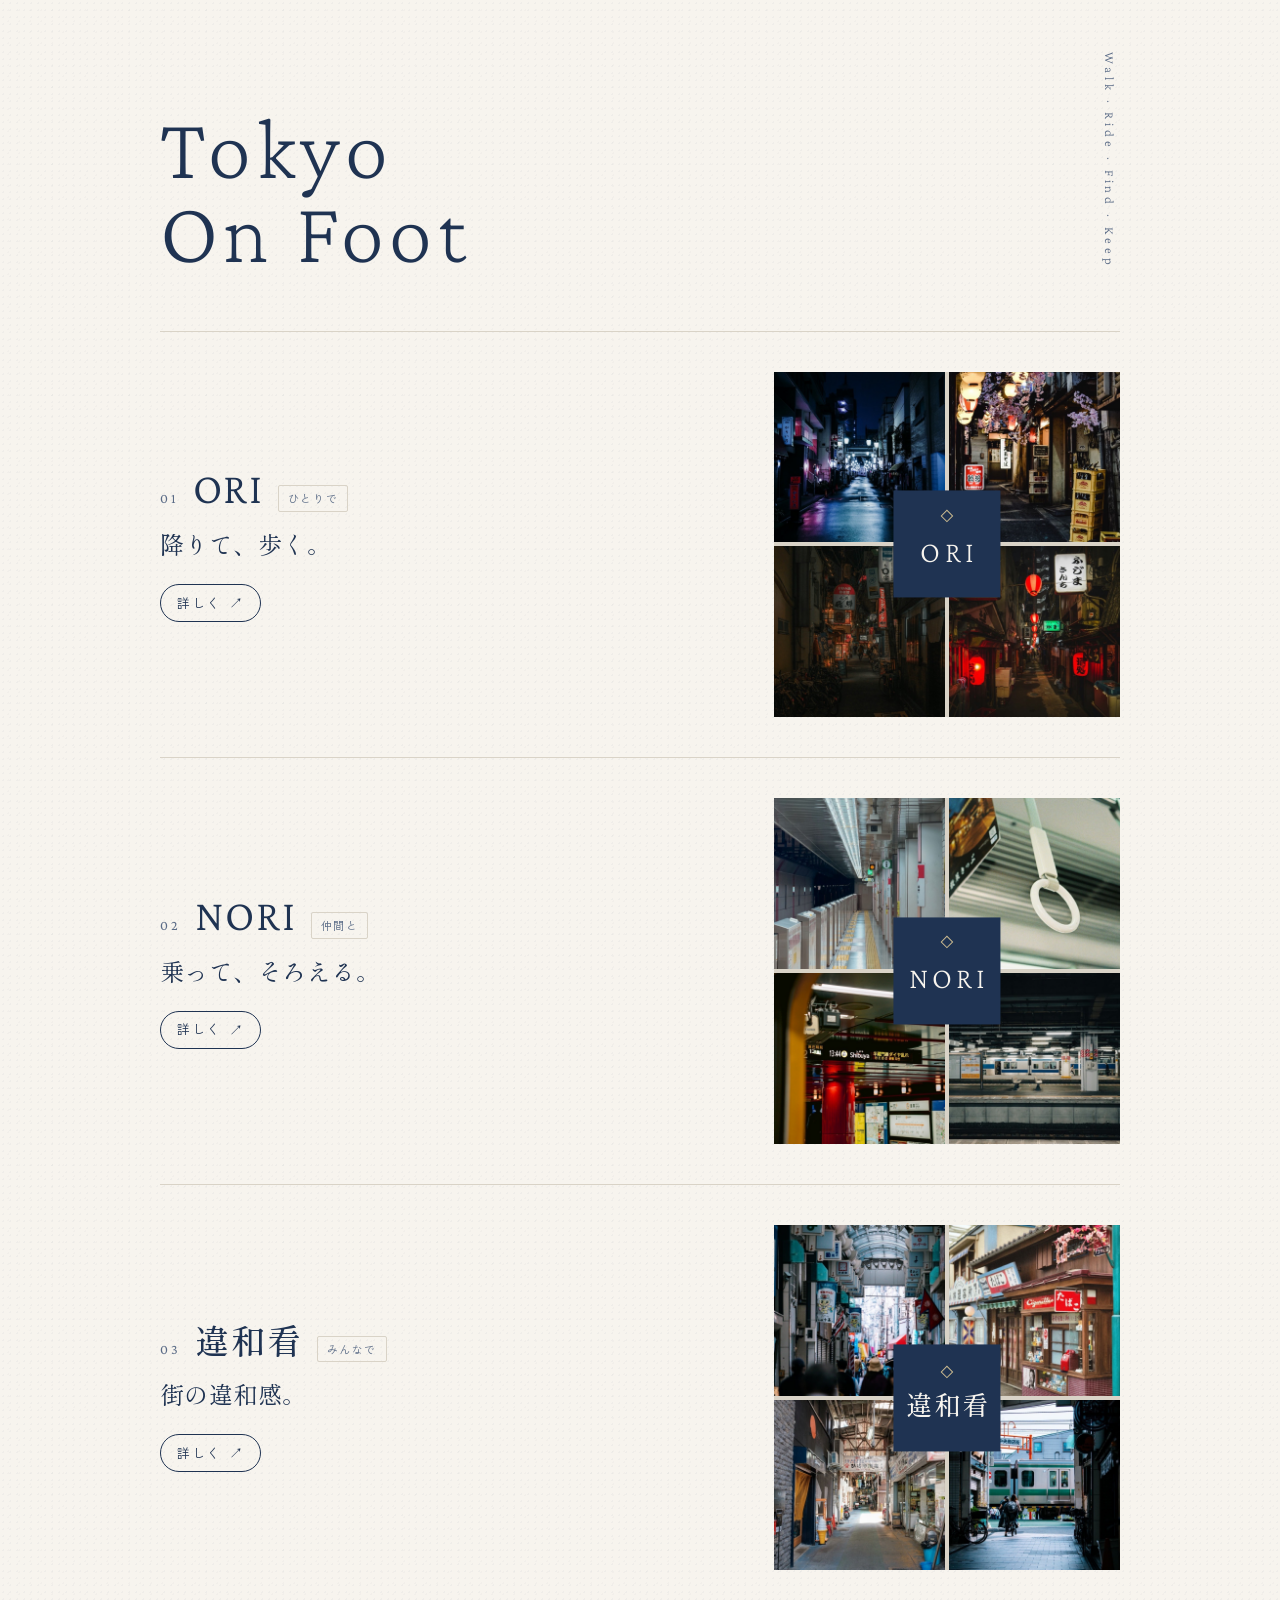
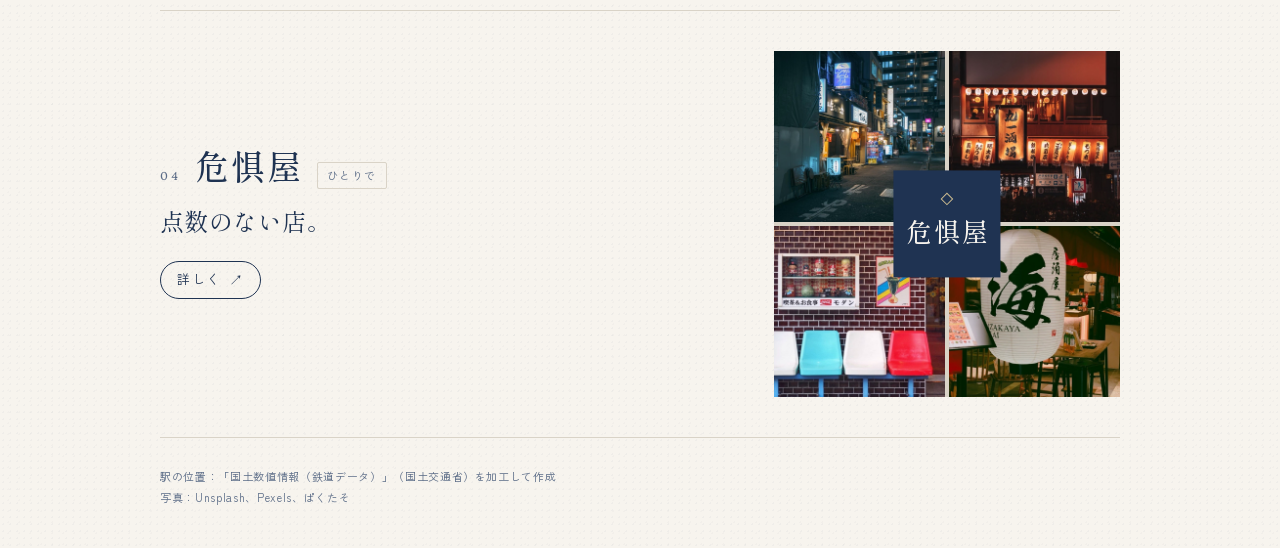
==== commit a2de21a4: "feat(seo): add canonical/OGP, og image, robots.txt, sitemap.xml and Search Console tag - 5ページに canon" ====
--- a/index.html
+++ b/index.html
@@ -6,6 +6,22 @@
 <meta name="description" content="東京を歩いて遊ぶ個人プロジェクト。ORI・NORI・違和看・危惧屋。">
 <meta name="theme-color" content="#1F3352">
 <title>Tokyo On Foot</title>
+<link rel="canonical" href="https://tokyo-on-foot.vercel.app/">
+<meta property="og:type" content="website">
+<meta property="og:site_name" content="Tokyo On Foot">
+<meta property="og:title" content="Tokyo On Foot">
+<meta property="og:description" content="東京を歩いて遊ぶ個人プロジェクト。ORI・NORI・違和看・危惧屋。">
+<meta property="og:url" content="https://tokyo-on-foot.vercel.app/">
+<meta property="og:image" content="https://tokyo-on-foot.vercel.app/img/og.jpg">
+<meta property="og:image:width" content="1200">
+<meta property="og:image:height" content="630">
+<meta property="og:locale" content="ja_JP">
+<meta name="twitter:card" content="summary_large_image">
+<meta name="twitter:title" content="Tokyo On Foot">
+<meta name="twitter:description" content="東京を歩いて遊ぶ個人プロジェクト。ORI・NORI・違和看・危惧屋。">
+<meta name="twitter:image" content="https://tokyo-on-foot.vercel.app/img/og.jpg">
+<!-- Google Search Console（omata.yusuke1990）の所有権確認。削除すると所有権が失効する -->
+<meta name="google-site-verification" content="P_S2p-J6Ag8WuvjddkhI0sOs8suL32TVV9LaaMPso4o">
 <link rel="preconnect" href="https://fonts.googleapis.com">
 <link rel="preconnect" href="https://fonts.gstatic.com" crossorigin>
 <link rel="stylesheet" href="https://fonts.googleapis.com/css2?family=Crimson+Pro:wght@200;300;400&family=Shippori+Mincho+B1:wght@500&family=Zen+Kaku+Gothic+New:wght@400;500;700&display=swap">
--- a/style.css
+++ b/style.css
@@ -29,10 +29,10 @@
 .hero p{margin:10px 0 0;font-family:var(--ja);font-size:15px;letter-spacing:.2em;color:var(--sub)}
 .vert{writing-mode:vertical-rl;font-family:var(--en);font-weight:300;font-size:13px;letter-spacing:.3em;color:var(--sub);padding-bottom:6px}
 /* list */
-.item{border-top:1px solid var(--rule);padding-block:40px;display:grid;grid-template-columns:minmax(0,1fr) minmax(280px,42%);grid-template-rows:auto 1fr;gap:14px 48px;align-items:start}
-.item .head{grid-column:1;grid-row:1}
-.item .pic{grid-column:2;grid-row:1/3}
-.item .txt{grid-column:1;grid-row:2}
+.item{border-top:1px solid var(--rule);padding-block:40px;display:grid;grid-template-columns:minmax(0,1fr) minmax(260px,36%);grid-template-rows:1fr auto auto 1fr;gap:0 48px;align-items:center}
+.item .head{grid-column:1;grid-row:2}
+.item .pic{grid-column:2;grid-row:1/5}
+.item .txt{grid-column:1;grid-row:3;margin-top:14px}
 .item:last-of-type{border-bottom:1px solid var(--rule)}
 .head{display:flex;align-items:baseline;gap:14px;flex-wrap:wrap}
 .num{font-family:var(--en);font-size:14px;letter-spacing:.2em;color:var(--sub)}
@@ -81,7 +81,7 @@
 footer p{margin:0}
 @media (max-width:720px){
   .item{grid-template-columns:1fr;grid-template-rows:none;gap:18px}
-  .item .head,.item .pic,.item .txt{grid-column:1;grid-row:auto}
+  .item .head,.item .pic,.item .txt{grid-column:1;grid-row:auto;margin-top:0}
   .head{gap:10px}
   .name{font-size:38px}
   .hero{grid-template-columns:1fr}
@@ -89,7 +89,8 @@
 }
 
 /* ---- top: cards without tools ---- */
-.item .txt .body{margin-top:18px}
+.item .txt .body{margin-top:22px}
+.item .txt .sub{font-size:24px}
 /* ---- sub pages ---- */
 .back{display:inline-flex;align-items:center;gap:8px;font-family:var(--en);font-size:13px;letter-spacing:.2em;color:var(--sub);text-decoration:none;margin-bottom:28px}
 .back::before{content:"\2190"}
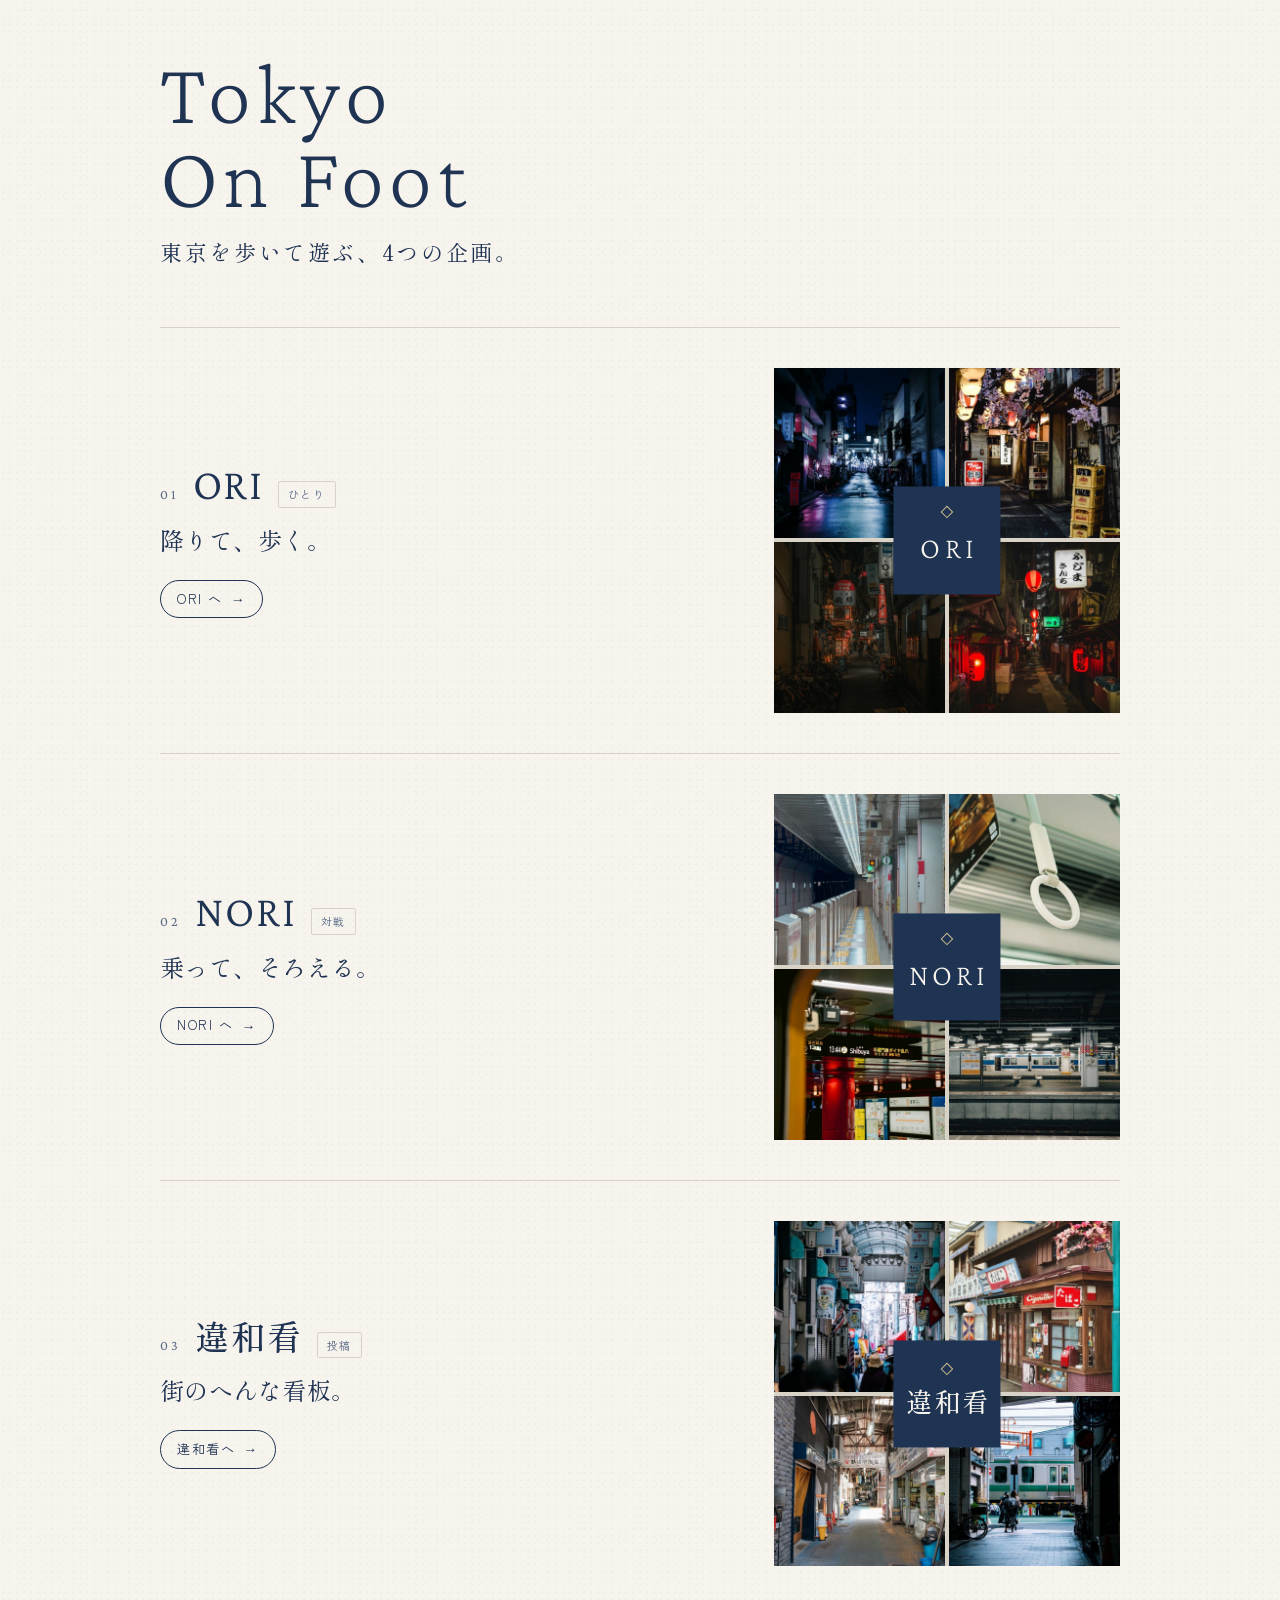
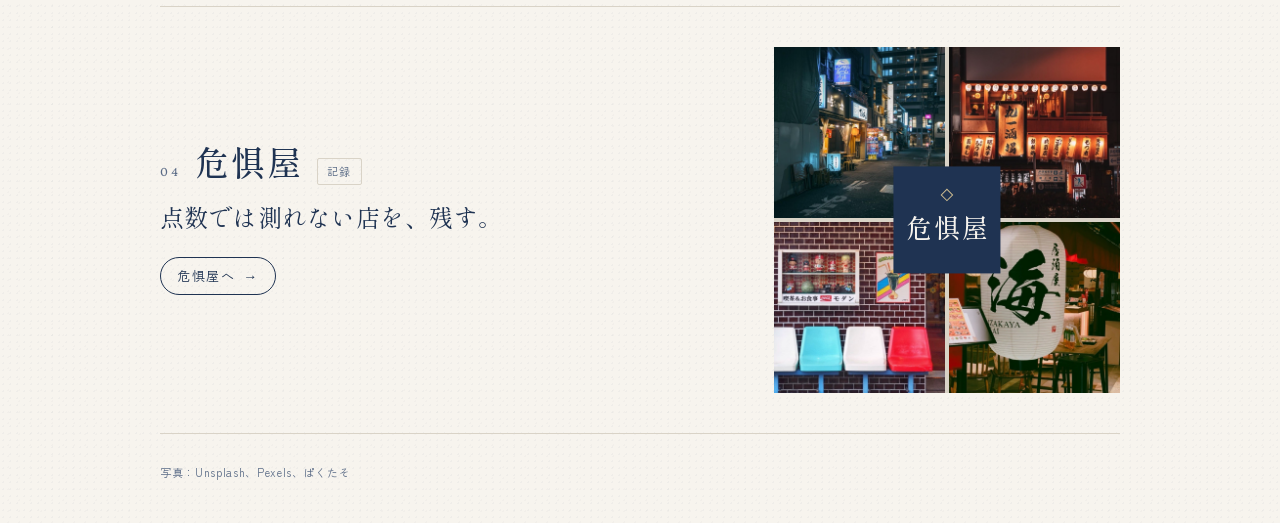
==== commit 1a9ea1b5: "copy: 5ページの文字を見直し（節名を日本語に・意見の文を削除・用語統一・初見で止まる箇所を修正） - 節名：How/Rules 等の英字＋ひらがな → 遊び方・選ぶ・札・時間・得点・進め方・対象" ====
--- a/index.html
+++ b/index.html
@@ -3,14 +3,14 @@
 <head>
 <meta charset="utf-8">
 <meta name="viewport" content="width=device-width,initial-scale=1,viewport-fit=cover">
-<meta name="description" content="東京を歩いて遊ぶ個人プロジェクト。ORI・NORI・違和看・危惧屋。">
+<meta name="description" content="東京を歩いて遊ぶ4つの企画。ORI・NORI・違和看・危惧屋">
 <meta name="theme-color" content="#1F3352">
 <title>Tokyo On Foot</title>
 <link rel="canonical" href="https://tokyo-on-foot.vercel.app/">
 <meta property="og:type" content="website">
 <meta property="og:site_name" content="Tokyo On Foot">
 <meta property="og:title" content="Tokyo On Foot">
-<meta property="og:description" content="東京を歩いて遊ぶ個人プロジェクト。ORI・NORI・違和看・危惧屋。">
+<meta property="og:description" content="東京を歩いて遊ぶ4つの企画。ORI・NORI・違和看・危惧屋">
 <meta property="og:url" content="https://tokyo-on-foot.vercel.app/">
 <meta property="og:image" content="https://tokyo-on-foot.vercel.app/img/og.jpg">
 <meta property="og:image:width" content="1200">
@@ -18,7 +18,7 @@
 <meta property="og:locale" content="ja_JP">
 <meta name="twitter:card" content="summary_large_image">
 <meta name="twitter:title" content="Tokyo On Foot">
-<meta name="twitter:description" content="東京を歩いて遊ぶ個人プロジェクト。ORI・NORI・違和看・危惧屋。">
+<meta name="twitter:description" content="東京を歩いて遊ぶ4つの企画。ORI・NORI・違和看・危惧屋">
 <meta name="twitter:image" content="https://tokyo-on-foot.vercel.app/img/og.jpg">
 <!-- Google Search Console（omata.yusuke1990）の所有権確認。削除すると所有権が失効する -->
 <meta name="google-site-verification" content="P_S2p-J6Ag8WuvjddkhI0sOs8suL32TVV9LaaMPso4o">
@@ -30,31 +30,29 @@
 <body>
 <div class="wrap">
 <header class="hero">
-  <div><h1>Tokyo<br>On Foot</h1></div>
-  <div class="vert">Walk · Ride · Find · Keep</div>
+  <div><h1>Tokyo<br>On Foot</h1><p>東京を歩いて遊ぶ、4つの企画。</p></div>
 </header>
 <section class="item" id="ori" aria-labelledby="ori-h">
-  <div class="head"><span class="num">01</span><h2 class="name" id="ori-h">ORI</h2><span class="tag">ひとりで</span></div>
+  <div class="head"><span class="num">01</span><h2 class="name" id="ori-h">ORI</h2><span class="tag">ひとり</span></div>
   <div class="pic"><img src="img/ori-1.jpg" alt=""><img src="img/ori-2.jpg" alt=""><img src="img/ori-3.jpg" alt=""><img src="img/ori-4.jpg" alt=""><div class="card"><i></i><b>ORI</b></div></div>
-  <div class="txt"><p class="sub">降りて、歩く。</p><div class="body"><div><a class="btn line" href="ori.html">詳しく</a></div></div></div>
+  <div class="txt"><p class="sub">降りて、歩く。</p><div class="body"><div><a class="btn go2" href="ori.html">ORI へ</a></div></div></div>
 </section>
 <section class="item" id="nori" aria-labelledby="nori-h">
-  <div class="head"><span class="num">02</span><h2 class="name" id="nori-h">NORI</h2><span class="tag">仲間と</span></div>
+  <div class="head"><span class="num">02</span><h2 class="name" id="nori-h">NORI</h2><span class="tag">対戦</span></div>
   <div class="pic"><img src="img/nori-1.jpg" alt=""><img src="img/nori-2.jpg" alt=""><img src="img/nori-3.jpg" alt=""><img src="img/nori-4.jpg" alt=""><div class="card"><i></i><b>NORI</b></div></div>
-  <div class="txt"><p class="sub">乗って、そろえる。</p><div class="body"><div><a class="btn line" href="nori.html">詳しく</a></div></div></div>
+  <div class="txt"><p class="sub">乗って、そろえる。</p><div class="body"><div><a class="btn go2" href="nori.html">NORI へ</a></div></div></div>
 </section>
 <section class="item" id="iwakan" aria-labelledby="iwakan-h">
-  <div class="head"><span class="num">03</span><h2 class="name ja" id="iwakan-h">違和看</h2><span class="tag">みんなで</span></div>
+  <div class="head"><span class="num">03</span><h2 class="name ja" id="iwakan-h">違和看</h2><span class="tag">投稿</span></div>
   <div class="pic"><img src="img/iwakan-1.jpg" alt=""><img src="img/iwakan-2.jpg" alt=""><img src="img/iwakan-3.jpg" alt=""><img src="img/iwakan-4.jpg" alt=""><div class="card"><i></i><b class="ja">違和看</b></div></div>
-  <div class="txt"><p class="sub">街の違和感。</p><div class="body"><div><a class="btn line" href="iwakan.html">詳しく</a></div></div></div>
+  <div class="txt"><p class="sub">街のへんな看板。</p><div class="body"><div><a class="btn go2" href="iwakan.html">違和看へ</a></div></div></div>
 </section>
 <section class="item" id="kiguya" aria-labelledby="kiguya-h">
-  <div class="head"><span class="num">04</span><h2 class="name ja" id="kiguya-h">危惧屋</h2><span class="tag">ひとりで</span></div>
+  <div class="head"><span class="num">04</span><h2 class="name ja" id="kiguya-h">危惧屋</h2><span class="tag">記録</span></div>
   <div class="pic"><img src="img/kiguya-1.jpg" alt=""><img src="img/kiguya-2.jpg" alt=""><img src="img/kiguya-3.jpg" alt=""><img src="img/kiguya-4.jpg" alt=""><div class="card"><i></i><b class="ja">危惧屋</b></div></div>
-  <div class="txt"><p class="sub">点数のない店。</p><div class="body"><div><a class="btn line" href="kiguya.html">詳しく</a></div></div></div>
+  <div class="txt"><p class="sub">点数では測れない店を、残す。</p><div class="body"><div><a class="btn go2" href="kiguya.html">危惧屋へ</a></div></div></div>
 </section>
 <footer>
-  <p>駅の位置：「国土数値情報（鉄道データ）」（国土交通省）を加工して作成</p>
   <p>写真：Unsplash、Pexels、ぱくたそ</p>
 </footer>
 </div>
--- a/style.css
+++ b/style.css
@@ -26,7 +26,7 @@
 /* hero */
 .hero{display:grid;grid-template-columns:minmax(0,1fr) auto;align-items:end;gap:24px;padding-block:24px 56px}
 .hero h1{margin:0;font-family:var(--en);font-weight:200;font-size:clamp(44px,9vw,88px);letter-spacing:.06em;line-height:.95;text-wrap:balance}
-.hero p{margin:10px 0 0;font-family:var(--ja);font-size:15px;letter-spacing:.2em;color:var(--sub)}
+.hero p{margin:14px 0 0;font-family:var(--ja);font-size:clamp(17px,2.6vw,22px);letter-spacing:.12em;color:var(--fg)}
 .vert{writing-mode:vertical-rl;font-family:var(--en);font-weight:300;font-size:13px;letter-spacing:.3em;color:var(--sub);padding-bottom:6px}
 /* list */
 .item{border-top:1px solid var(--rule);padding-block:40px;display:grid;grid-template-columns:minmax(0,1fr) minmax(260px,36%);grid-template-rows:1fr auto auto 1fr;gap:0 48px;align-items:center}
@@ -55,6 +55,8 @@
 button:focus-visible,.btn:focus-visible,#home:focus-visible{outline:2px solid var(--gold);outline-offset:2px}
 .btn.line{background:none;border-color:var(--fg)}
 .btn.line::after{content:"\2197";font-family:var(--en);font-size:14px}
+.btn.go2{background:none;border-color:var(--fg)}
+.btn.go2::after{content:"\2192";font-family:var(--en);font-size:14px}
 .go{background:var(--fg);color:var(--bg);border-color:var(--fg);font-weight:700;letter-spacing:.3em;padding:11px 24px}
 #home{font-family:var(--go);font-size:15px;letter-spacing:.06em;padding:8px 14px;border:1px solid var(--rule);border-radius:100px;background:transparent;color:var(--fg);min-width:0;width:160px}
 #home[aria-invalid="true"]{border-color:#A3362B}
@@ -100,7 +102,7 @@
 .shero .sub{font-size:clamp(22px,3.4vw,30px);margin-top:18px}
 .sec{border-top:1px solid var(--rule);padding-block:36px;display:grid;grid-template-columns:minmax(0,220px) minmax(0,1fr);gap:16px 48px;align-items:start}
 .sec h2{margin:0;font-family:var(--en);font-weight:300;font-size:26px;letter-spacing:.06em;line-height:1.1}
-.sec h2 small{display:block;font-family:var(--ja);font-size:13px;letter-spacing:.14em;color:var(--sub);margin-top:6px}
+.sec h2{font-family:var(--ja);font-weight:500;font-size:22px;letter-spacing:.14em}
 .flow{display:grid;grid-template-columns:repeat(3,minmax(0,1fr));gap:12px}
 .flow div{border-top:1px solid var(--rule);padding-top:10px;font-size:14px;letter-spacing:.06em;line-height:1.6}
 .flow b{display:block;font-family:var(--en);font-weight:400;font-size:12px;letter-spacing:.22em;color:var(--gold);margin-bottom:4px}
